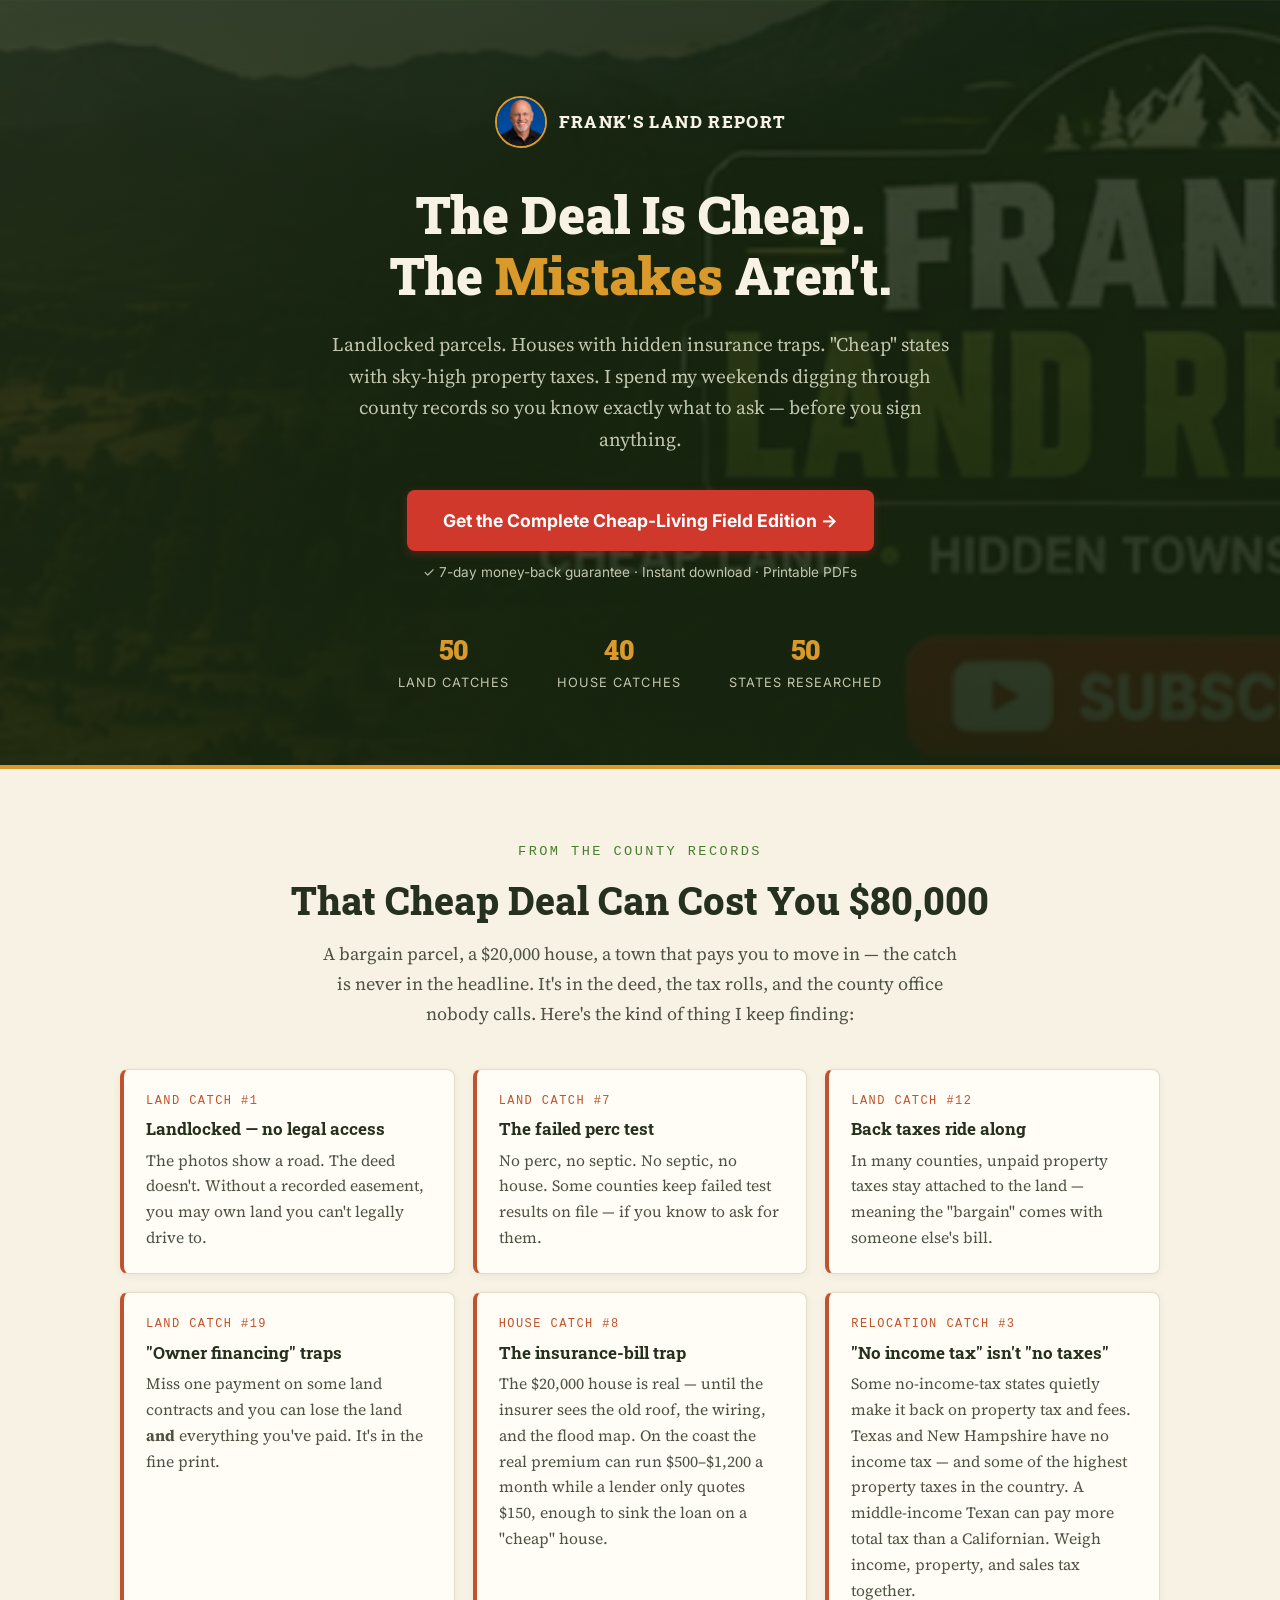
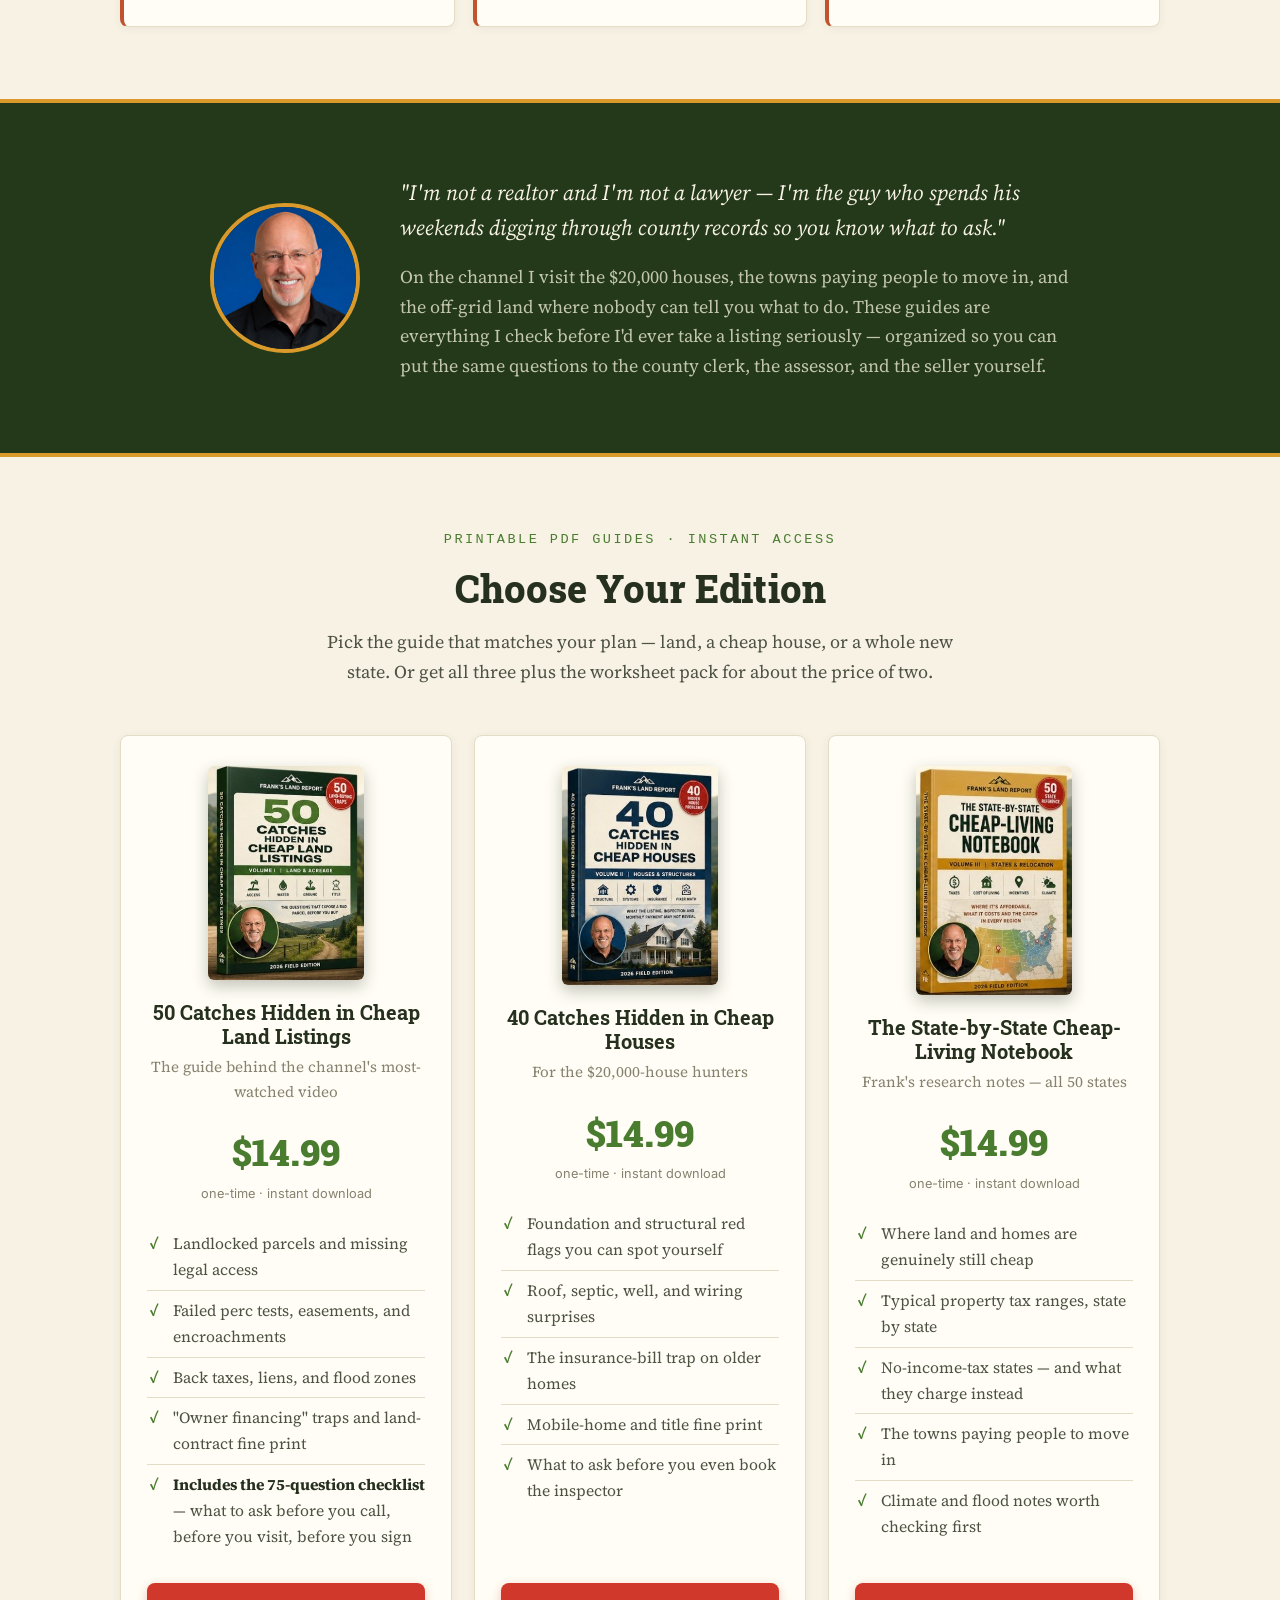
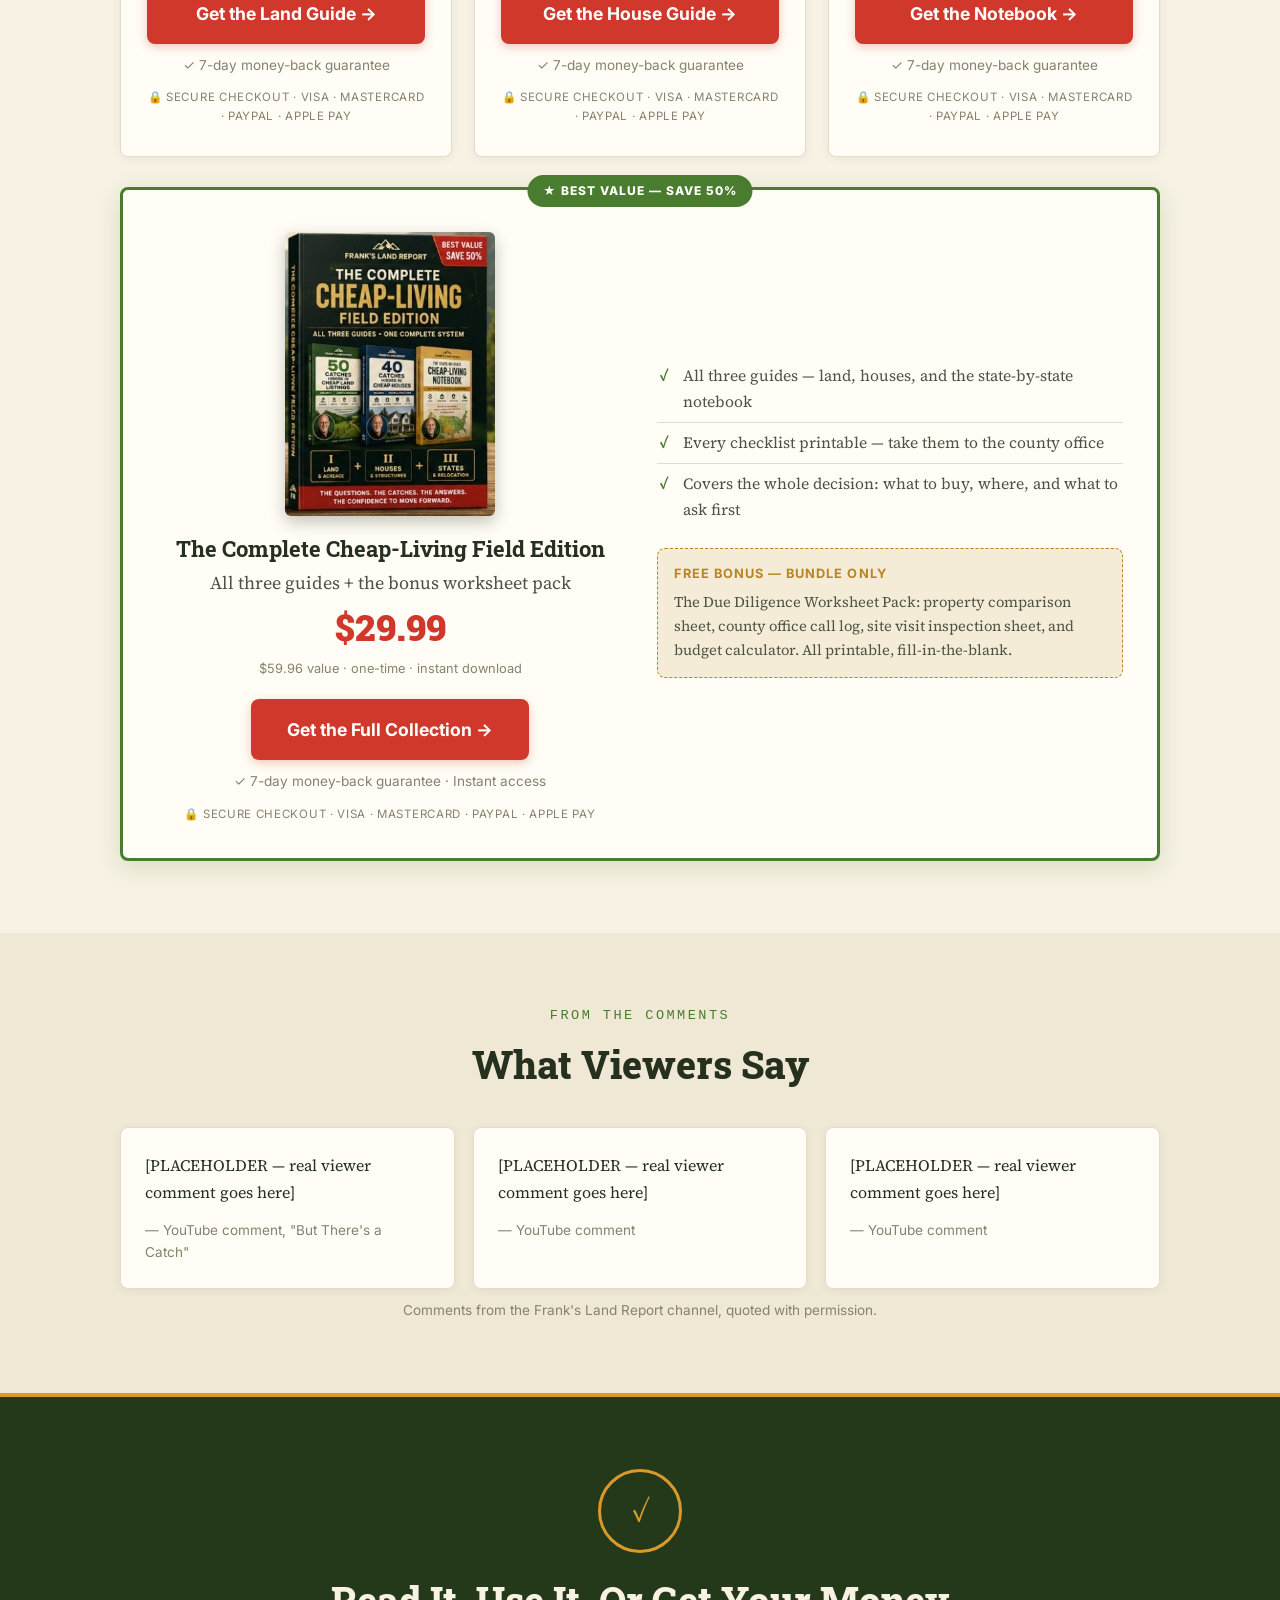
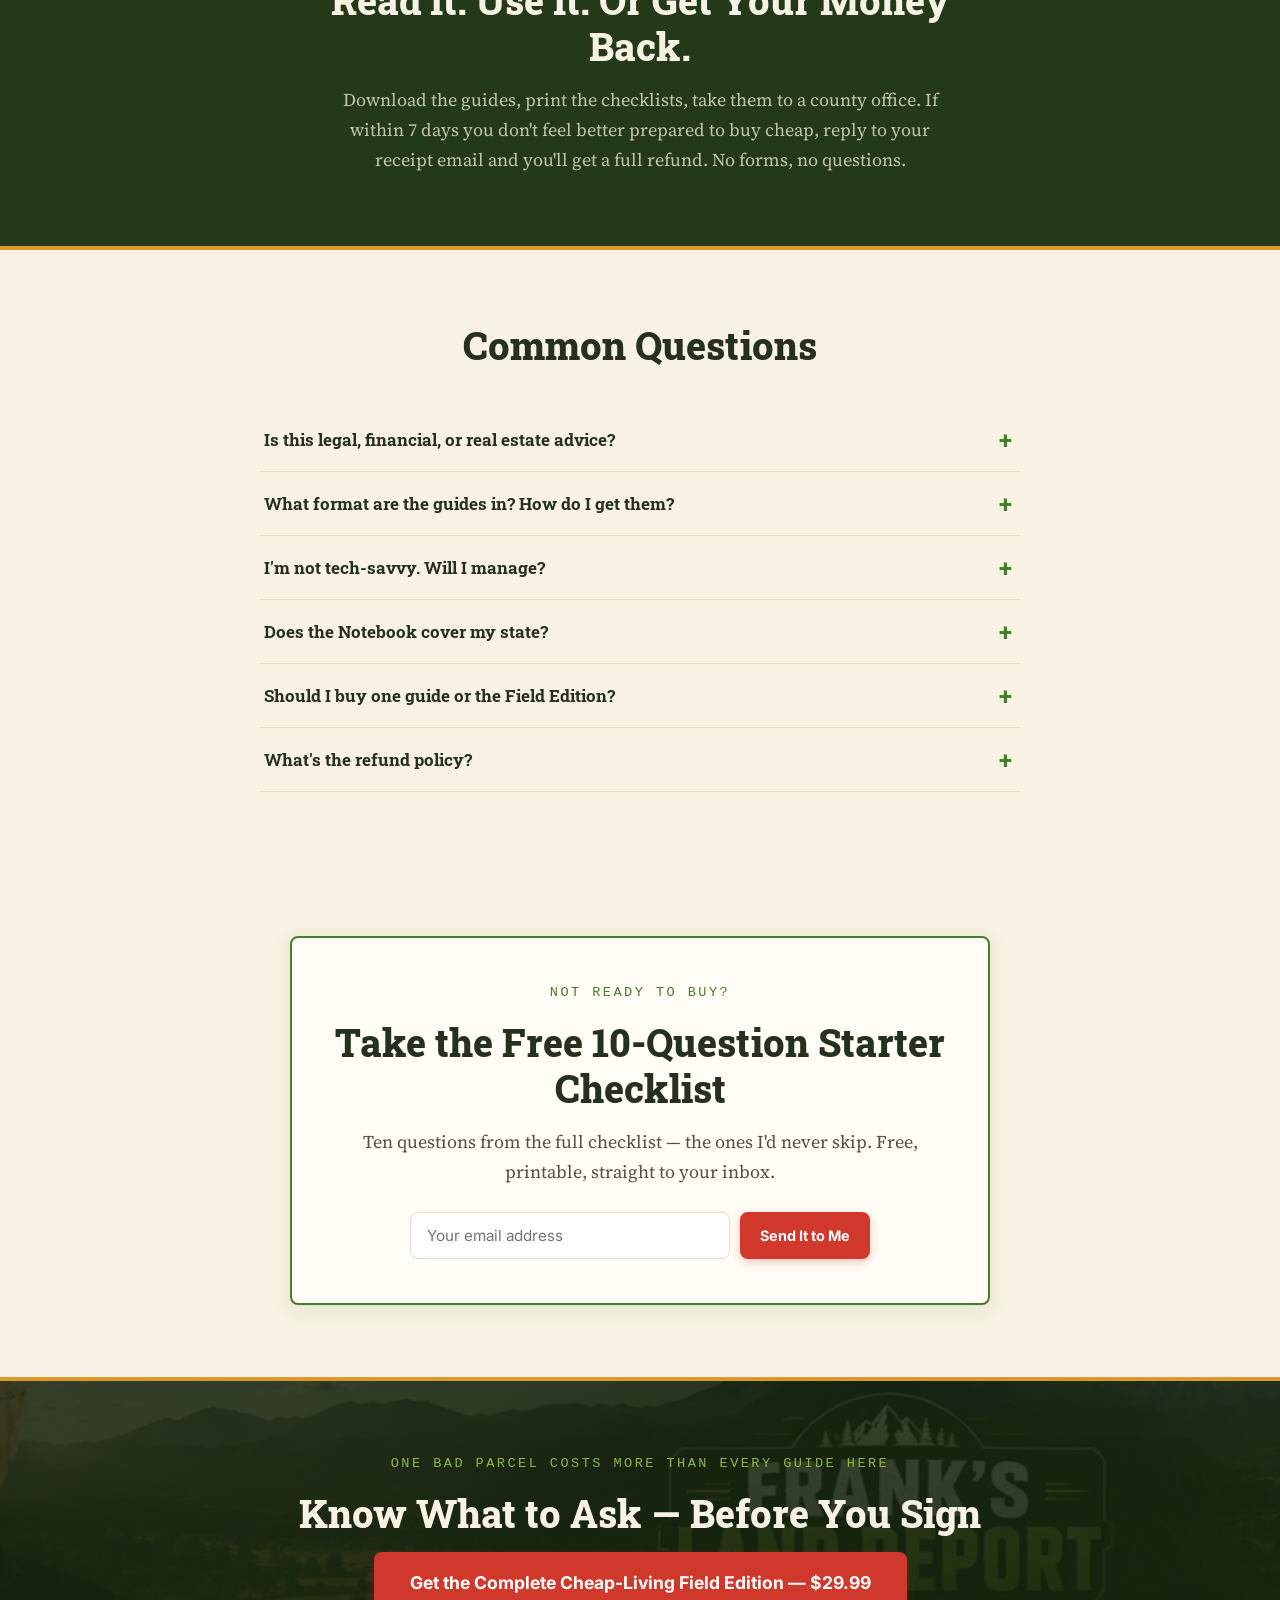
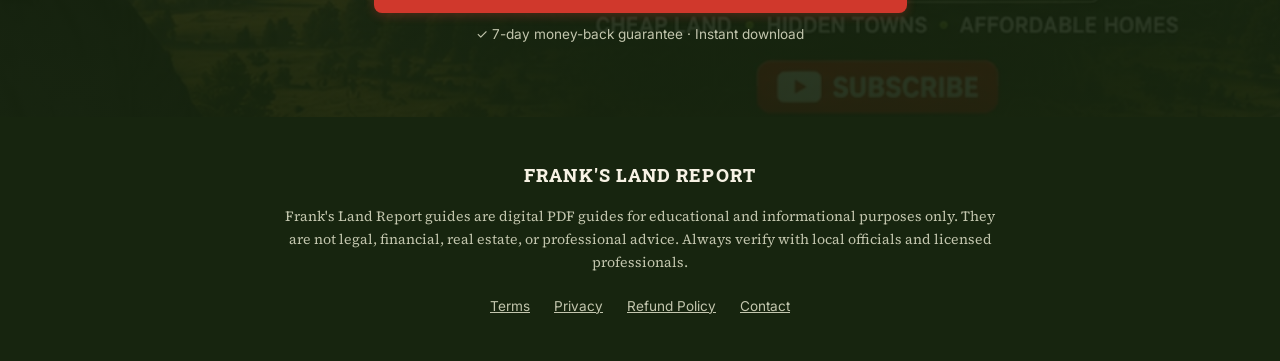
==== index.html @ f6ef0ee5 "Rename bundle to The Complete Cheap-Living Field Edition Matches the updated cover art and the Gumro" ====
<!DOCTYPE html>
<html lang="en">
<head>
  <meta charset="UTF-8">
  <meta name="viewport" content="width=device-width, initial-scale=1.0">
  <title>The Complete Cheap-Living Field Edition — Frank's Land Report</title>
  <meta name="description" content="50 land catches, 40 house catches, and a state-by-state cheap-living notebook — everything Frank digs out of county records so you know what to ask before you buy cheap.">
  <link rel="preconnect" href="https://fonts.googleapis.com">
  <link rel="preconnect" href="https://fonts.gstatic.com" crossorigin>
  <link href="https://fonts.googleapis.com/css2?family=Roboto+Slab:wght@700;800;900&family=Source+Serif+4:ital,wght@0,400;0,600;1,400&family=Inter:wght@400;700;800&display=swap" rel="stylesheet">
  <link rel="stylesheet" href="css/styles.css">
</head>
<body>

  <!-- Launch-promo strip. Hidden until a REAL deadline is set in js/main.js
       (PROMO_ENDS_AT). One fixed deadline for everyone, tied to an actual
       Gumroad discount — never a fake per-visitor timer. -->
  <div class="promo-strip" id="promo-strip" hidden>
    ⏳ Launch pricing ends in <strong id="promo-timer">--:--:--</strong>
  </div>

  <!-- Sticky bar (appears on scroll) -->
  <div class="topbar" id="topbar">
    <div class="topbar-inner">
      <a class="topbar-brand" href="#top">FRANK'S LAND REPORT</a>
      <a class="btn btn-cta btn-small" href="#pricing">Get the Field Edition — <span class="topbar-price">$29.99</span></a>
    </div>
  </div>

  <!-- ============================ HERO ============================ -->
  <header class="hero dark-section" id="top">
    <div class="container">
      <div class="hero-brand">
        <div class="avatar"><img src="assets/avatar.jpg" alt="Frank"></div>
        <div class="hero-brand-name">FRANK'S LAND REPORT</div>
      </div>

      <h1>The Deal Is Cheap.<br>The <em>Mistakes</em> Aren't.</h1>

      <p class="hero-sub">
        Landlocked parcels. Houses with hidden insurance traps. "Cheap" states
        with sky-high property taxes. I spend my weekends digging through county
        records so you know exactly what to ask — before you sign anything.
      </p>

      <a class="btn btn-cta" href="#pricing">Get the Complete Cheap-Living Field Edition →</a>
      <div class="guarantee-note">✓ 7-day money-back guarantee · Instant download · Printable PDFs</div>

      <div class="stats-bar">
        <div class="stat">
          <div class="stat-num">50</div>
          <div class="stat-label">Land catches</div>
        </div>
        <div class="stat">
          <div class="stat-num">40</div>
          <div class="stat-label">House catches</div>
        </div>
        <div class="stat">
          <div class="stat-num">50</div>
          <div class="stat-label">States researched</div>
        </div>
      </div>
    </div>
  </header>

  <!-- ============================ THE CATCHES ============================ -->
  <section id="catches">
    <div class="container center">
      <div class="eyebrow">From the county records</div>
      <h2 class="section-title">That Cheap Deal Can Cost You $80,000</h2>
      <p class="section-sub">
        A bargain parcel, a $20,000 house, a town that pays you to move in —
        the catch is never in the headline. It's in the deed, the tax rolls,
        and the county office nobody calls. Here's the kind of thing I keep finding:
      </p>

      <div class="catches-grid">
        <div class="catch-card">
          <span class="catch-tag">Land catch #1</span>
          <h3>Landlocked — no legal access</h3>
          <p>The photos show a road. The deed doesn't. Without a recorded easement, you may own land you can't legally drive to.</p>
        </div>
        <div class="catch-card">
          <span class="catch-tag">Land catch #7</span>
          <h3>The failed perc test</h3>
          <p>No perc, no septic. No septic, no house. Some counties keep failed test results on file — if you know to ask for them.</p>
        </div>
        <div class="catch-card">
          <span class="catch-tag">Land catch #12</span>
          <h3>Back taxes ride along</h3>
          <p>In many counties, unpaid property taxes stay attached to the land — meaning the "bargain" comes with someone else's bill.</p>
        </div>
        <div class="catch-card">
          <span class="catch-tag">Land catch #19</span>
          <h3>"Owner financing" traps</h3>
          <p>Miss one payment on some land contracts and you can lose the land <strong>and</strong> everything you've paid. It's in the fine print.</p>
        </div>
        <div class="catch-card">
          <span class="catch-tag">House catch #8</span>
          <h3>The insurance-bill trap</h3>
          <p>The $20,000 house is real — until the insurer sees the old roof, the wiring, and the flood map. On the coast the real premium can run $500–$1,200 a month while a lender only quotes $150, enough to sink the loan on a "cheap" house.</p>
        </div>
        <div class="catch-card">
          <span class="catch-tag">Relocation catch #3</span>
          <h3>"No income tax" isn't "no taxes"</h3>
          <p>Some no-income-tax states quietly make it back on property tax and fees. Texas and New Hampshire have no income tax — and some of the highest property taxes in the country. A middle-income Texan can pay more total tax than a Californian. Weigh income, property, and sales tax together.</p>
        </div>
      </div>
    </div>
  </section>

  <!-- ============================ MEET FRANK ============================ -->
  <section class="frank dark-section">
    <div class="container">
      <div class="frank-inner">
        <div class="avatar frank-avatar"><img src="assets/avatar.jpg" alt="Frank"></div>
        <div>
          <p class="frank-quote">
            "I'm not a realtor and I'm not a lawyer — I'm the guy who spends
            his weekends digging through county records so you know what to ask."
          </p>
          <p class="frank-text">
            On the channel I visit the $20,000 houses, the towns paying people to move in,
            and the off-grid land where nobody can tell you what to do. These guides are
            everything I check before I'd ever take a listing seriously — organized so
            you can put the same questions to the county clerk, the assessor, and the
            seller yourself.
          </p>
        </div>
      </div>
    </div>
  </section>

  <!-- ============================ PRICING ============================ -->
  <section id="pricing">
    <div class="container center">
      <div class="eyebrow">Printable PDF guides · Instant access</div>
      <h2 class="section-title">Choose Your Edition</h2>
      <p class="section-sub">Pick the guide that matches your plan — land, a cheap house, or a whole new state. Or get all three plus the worksheet pack for about the price of two.</p>

      <div class="pricing-grid">

        <!-- Card 1 — land -->
        <div class="price-card">
          <img class="cover-img" src="assets/covers/land.jpg" alt="50 Catches Hidden in Cheap Land Listings — book cover">
          <h3>50 Catches Hidden in Cheap Land Listings</h3>
          <p class="card-sub">The guide behind the channel's most-watched video</p>
          <div class="price-line">
            <span class="price">$14.99</span>
            <span class="price-note">one-time · instant download</span>
          </div>
          <ul class="feature-list">
            <li>Landlocked parcels and missing legal access</li>
            <li>Failed perc tests, easements, and encroachments</li>
            <li>Back taxes, liens, and flood zones</li>
            <li>"Owner financing" traps and land-contract fine print</li>
            <li><strong>Includes the 75-question checklist</strong> — what to ask before you call, before you visit, before you sign</li>
          </ul>
          <a class="btn btn-cta" href="https://rickscontentforge.gumroad.com/l/cheap-land-catches" data-checkout="land">Get the Land Guide →</a>
          <div class="guarantee-note">✓ 7-day money-back guarantee</div>
          <div class="payment-row">🔒 SECURE CHECKOUT · VISA · MASTERCARD · PAYPAL · APPLE PAY</div>
        </div>

        <!-- Card 2 — houses -->
        <div class="price-card">
          <img class="cover-img" src="assets/covers/houses.jpg" alt="40 Catches Hidden in Cheap Houses — book cover">
          <h3>40 Catches Hidden in Cheap Houses</h3>
          <p class="card-sub">For the $20,000-house hunters</p>
          <div class="price-line">
            <span class="price">$14.99</span>
            <span class="price-note">one-time · instant download</span>
          </div>
          <ul class="feature-list">
            <li>Foundation and structural red flags you can spot yourself</li>
            <li>Roof, septic, well, and wiring surprises</li>
            <li>The insurance-bill trap on older homes</li>
            <li>Mobile-home and title fine print</li>
            <li>What to ask before you even book the inspector</li>
          </ul>
          <a class="btn btn-cta" href="https://rickscontentforge.gumroad.com/l/cheap-house-catches" data-checkout="houses">Get the House Guide →</a>
          <div class="guarantee-note">✓ 7-day money-back guarantee</div>
          <div class="payment-row">🔒 SECURE CHECKOUT · VISA · MASTERCARD · PAYPAL · APPLE PAY</div>
        </div>

        <!-- Card 3 — notebook -->
        <div class="price-card">
          <img class="cover-img" src="assets/covers/notebook.jpg" alt="The State-by-State Cheap-Living Notebook — book cover">
          <h3>The State-by-State Cheap-Living Notebook</h3>
          <p class="card-sub">Frank's research notes — all 50 states</p>
          <div class="price-line">
            <span class="price">$14.99</span>
            <span class="price-note">one-time · instant download</span>
          </div>
          <ul class="feature-list">
            <li>Where land and homes are genuinely still cheap</li>
            <li>Typical property tax ranges, state by state</li>
            <li>No-income-tax states — and what they charge instead</li>
            <li>The towns paying people to move in</li>
            <li>Climate and flood notes worth checking first</li>
          </ul>
          <a class="btn btn-cta" href="https://rickscontentforge.gumroad.com/l/cheap-living-notebook" data-checkout="notebook">Get the Notebook →</a>
          <div class="guarantee-note">✓ 7-day money-back guarantee</div>
          <div class="payment-row">🔒 SECURE CHECKOUT · VISA · MASTERCARD · PAYPAL · APPLE PAY</div>
        </div>

      </div>

      <!-- Bundle — wide featured card -->
      <div class="bundle-card">
        <div class="featured-badge">★ Best value — save 50%</div>
        <div class="bundle-cols">
          <div class="bundle-left">
            <img class="cover-img cover-img-bundle" src="assets/covers/bundle.jpg" alt="The Complete Cheap-Living Field Edition — all three guides in one edition">
            <h3>The Complete Cheap-Living Field Edition</h3>
            <p class="card-sub">All three guides + the bonus worksheet pack</p>
            <div class="price-line">
              <span class="price">$29.99</span>
              <span class="price-note">$59.96 value · one-time · instant download</span>
            </div>
            <a class="btn btn-cta" href="https://rickscontentforge.gumroad.com/l/cheap-living-collection" data-checkout="bundle">Get the Full Collection →</a>
            <div class="guarantee-note">✓ 7-day money-back guarantee · Instant access</div>
            <div class="payment-row">🔒 SECURE CHECKOUT · VISA · MASTERCARD · PAYPAL · APPLE PAY</div>
          </div>
          <div class="bundle-right">
            <ul class="feature-list">
              <li>All three guides — land, houses, and the state-by-state notebook</li>
              <li>Every checklist printable — take them to the county office</li>
              <li>Covers the whole decision: what to buy, where, and what to ask first</li>
            </ul>
            <div class="bonus-box">
              <strong>Free bonus — bundle only</strong>
              The Due Diligence Worksheet Pack: property comparison sheet, county
              office call log, site visit inspection sheet, and budget calculator.
              All printable, fill-in-the-blank.
            </div>
          </div>
        </div>
      </div>
    </div>
  </section>

  <!-- ============================ PROOF ============================ -->
  <section class="proof" id="proof">
    <div class="container center">
      <div class="eyebrow">From the comments</div>
      <h2 class="section-title">What Viewers Say</h2>
      <!-- TODO: replace all three quotes with REAL viewer comments (client to approve).
           Do not invent testimonials — placeholders below are visibly marked. -->
      <div class="quotes-grid">
        <div class="quote-card">
          <p>[PLACEHOLDER — real viewer comment goes here]</p>
          <div class="quote-attr">— YouTube comment, "But There's a Catch"</div>
        </div>
        <div class="quote-card">
          <p>[PLACEHOLDER — real viewer comment goes here]</p>
          <div class="quote-attr">— YouTube comment</div>
        </div>
        <div class="quote-card">
          <p>[PLACEHOLDER — real viewer comment goes here]</p>
          <div class="quote-attr">— YouTube comment</div>
        </div>
      </div>
      <p class="proof-note">Comments from the Frank's Land Report channel, quoted with permission.</p>
    </div>
  </section>

  <!-- ============================ GUARANTEE ============================ -->
  <section class="guarantee dark-section">
    <div class="container">
      <div class="guarantee-inner">
        <div class="guarantee-seal">✓</div>
        <h2 class="section-title">Read It. Use It. Or Get Your Money Back.</h2>
        <p class="section-sub" style="margin: 0 auto;">
          Download the guides, print the checklists, take them to a county office.
          If within 7 days you don't feel better prepared to buy cheap,
          reply to your receipt email and you'll get a full refund. No forms, no questions.
        </p>
      </div>
    </div>
  </section>

  <!-- ============================ FAQ ============================ -->
  <section id="faq">
    <div class="container center">
      <h2 class="section-title">Common Questions</h2>

      <div class="faq-list">
        <div class="faq-item">
          <button class="faq-q">Is this legal, financial, or real estate advice?</button>
          <div class="faq-a">No. These are educational guides — questions, checklists, and compiled research. They exist to help you ask better questions of the professionals and officials who can actually advise you: county clerks, assessors, licensed agents, and attorneys.</div>
        </div>
        <div class="faq-item">
          <button class="faq-q">What format are the guides in? How do I get them?</button>
          <div class="faq-a">Digital PDF files, delivered instantly after checkout. Every checklist and worksheet is designed to print cleanly on regular letter paper — no special software needed beyond a free PDF reader.</div>
        </div>
        <div class="faq-item">
          <button class="faq-q">I'm not tech-savvy. Will I manage?</button>
          <div class="faq-a">If you can open an email, you can use these. You'll get a download link right after purchase; click it, save the files, print what you need. And if anything goes wrong, email support and a human will sort it out.</div>
        </div>
        <div class="faq-item">
          <button class="faq-q">Does the Notebook cover my state?</button>
          <div class="faq-a">The State-by-State Cheap-Living Notebook covers all 50 states — where land and homes are genuinely still cheap, typical property tax ranges, which states have no state income tax (and what they charge instead), towns with relocation incentives, and climate and flood considerations worth checking.</div>
        </div>
        <div class="faq-item">
          <button class="faq-q">Should I buy one guide or the Field Edition?</button>
          <div class="faq-a">If only one topic applies to you — say you're strictly land, or strictly houses — start with that guide. If you're actually planning a move or a purchase this year, the Field Edition costs about the same as two single guides and adds the third guide plus the worksheet pack, which isn't sold separately.</div>
        </div>
        <div class="faq-item">
          <button class="faq-q">What's the refund policy?</button>
          <div class="faq-a">7 days, full refund, no questions. Reply to your receipt email and it's done.</div>
        </div>
      </div>
    </div>
  </section>

  <!-- ============================ EMAIL CAPTURE ============================ -->
  <section>
    <div class="container">
      <div class="email-capture">
        <div class="eyebrow">Not ready to buy?</div>
        <h2 class="section-title">Take the Free 10-Question Starter Checklist</h2>
        <p class="section-sub" style="margin: 0 auto;">
          Ten questions from the full checklist — the ones I'd never skip.
          Free, printable, straight to your inbox.
        </p>
        <!-- TODO: wire to email service (Kit / MailerLite) -->
        <form class="email-form" action="#" method="post">
          <input type="email" name="email" placeholder="Your email address" required>
          <button class="btn btn-cta btn-small" type="submit">Send It to Me</button>
        </form>
      </div>
    </div>
  </section>

  <!-- ============================ FINAL CTA ============================ -->
  <section class="final-cta dark-section">
    <div class="container">
      <div class="eyebrow">One bad parcel costs more than every guide here</div>
      <h2 class="section-title">Know What to Ask — Before You Sign</h2>
      <a class="btn btn-cta" href="#pricing">Get the Complete Cheap-Living Field Edition — $29.99</a>
      <div class="guarantee-note">✓ 7-day money-back guarantee · Instant download</div>
    </div>
  </section>

  <!-- ============================ FOOTER ============================ -->
  <footer>
    <div class="container">
      <div class="footer-brand">FRANK'S LAND REPORT</div>
      <p class="disclaimer">
        Frank's Land Report guides are digital PDF guides for educational and
        informational purposes only. They are not legal, financial, real estate,
        or professional advice. Always verify with local officials and licensed
        professionals.
      </p>
      <div class="footer-links">
        <a href="terms.html">Terms</a>
        <a href="privacy.html">Privacy</a>
        <a href="refund.html">Refund Policy</a>
        <!-- TODO: real support email -->
        <a href="mailto:support@example.com">Contact</a>
      </div>
    </div>
  </footer>

  <!-- ============================ EXIT-INTENT (lead magnet) ============================ -->
  <div class="modal-overlay" id="exit-modal">
    <div class="modal">
      <button class="modal-close" data-close>&times;</button>
      <div class="eyebrow">Before you go</div>
      <h3>Grab the Free 10-Question Starter Checklist</h3>
      <p>The ten questions I'd never skip on any cheap parcel — free, printable, in your inbox in a minute.</p>
      <!-- TODO: wire to email service -->
      <form class="email-form" action="#" method="post">
        <input type="email" name="email" placeholder="Your email address" required>
        <button class="btn btn-cta btn-small" type="submit">Send It</button>
      </form>
      <button class="modal-dismiss" data-close>No thanks, I'll keep browsing</button>
    </div>
  </div>

  <script src="js/main.js"></script>
</body>
</html>
---- css/styles.css ----
/* ==========================================================================
   THEME — the single re-skin point for a new niche.
   Palette derived from the Frank's Land Report YouTube branding:
   dark forest-green badge, cream text, golden-hour amber, red subscribe CTA.
   To adapt to another channel: change the variables below + swap assets/.
   ========================================================================== */
:root {
  /* Light sections */
  --bg-page: #f7f2e4;         /* warm cream body */
  --bg-card: #fffdf5;         /* cards on cream */
  --text-dark: #26301f;       /* near-black green — headings on light */
  --text-body: #4d5243;       /* body text on light */
  --text-soft: #85826f;       /* muted on light */

  /* Dark sections (hero, Frank, guarantee, footer) */
  --bg-deep: #17250f;         /* darkest forest green */
  --bg-forest: #24391a;       /* badge green */
  --bg-forest-card: #2e4722;
  --text-cream: #f7f2e4;
  --text-cream-muted: #c3c6ae;

  /* Brand accents */
  --green: #4a7c2f;           /* primary brand green */
  --green-leaf: #8db943;      /* bright leafy green from the logo */
  --gold: #d99a2b;            /* golden-hour amber — prices, highlights */
  --gold-soft: #b98424;

  /* Action colors */
  --cta: #d0382c;             /* subscribe-button red */
  --cta-hover: #b52c21;
  --text-on-cta: #ffffff;
  --alert: #c0532e;           /* rust — "catch" highlights */

  /* Borders */
  --border-light: #e3dcc6;
  --border-forest: #3c5530;

  /* Fonts */
  --font-display: 'Roboto Slab', Georgia, serif;
  --font-body: 'Source Serif 4', Georgia, serif;
  --font-ui: 'Inter', Arial, sans-serif;
  --font-record: 'Courier New', monospace; /* "county record" flavor accents */

  --radius: 8px;
  --maxw: 1080px;
}

/* ==========================================================================
   Base
   ========================================================================== */
* { margin: 0; padding: 0; box-sizing: border-box; }

html { scroll-behavior: smooth; }

body {
  background: var(--bg-page);
  color: var(--text-body);
  font-family: var(--font-body);
  font-size: 1.125rem;
  line-height: 1.65;
}

img { max-width: 100%; display: block; }

h1, h2, h3 { font-family: var(--font-display); line-height: 1.2; color: var(--text-dark); }

a { color: var(--green); }

.container { max-width: var(--maxw); margin: 0 auto; padding: 0 20px; }

section { padding: 72px 0; }

.eyebrow {
  font-family: var(--font-record);
  font-size: 0.85rem;
  letter-spacing: 0.18em;
  text-transform: uppercase;
  color: var(--green);
  margin-bottom: 14px;
}

.section-title {
  font-size: clamp(1.7rem, 4vw, 2.4rem);
  font-weight: 800;
  margin-bottom: 16px;
}

.section-sub { color: var(--text-body); max-width: 640px; }

.center { text-align: center; }
.center .section-sub { margin: 0 auto; }

/* Dark sections share these overrides */
.dark-section h1, .dark-section h2, .dark-section h3 { color: var(--text-cream); }
.dark-section { color: var(--text-cream-muted); }
.dark-section .eyebrow { color: var(--green-leaf); }
.dark-section .section-sub { color: var(--text-cream-muted); }

/* ==========================================================================
   Buttons
   ========================================================================== */
.btn {
  display: inline-block;
  font-family: var(--font-ui);
  font-weight: 700;
  text-decoration: none;
  text-align: center;
  border-radius: var(--radius);
  cursor: pointer;
  border: none;
  transition: background 0.15s ease, transform 0.15s ease;
}

.btn-cta {
  background: var(--cta);
  color: var(--text-on-cta);
  font-size: 1.1rem;
  padding: 16px 36px;
  box-shadow: 0 3px 10px rgba(208, 56, 44, 0.28);
}
.btn-cta:hover { background: var(--cta-hover); transform: translateY(-1px); }

.btn-small { font-size: 0.9rem; padding: 10px 20px; }

.guarantee-note {
  font-family: var(--font-ui);
  font-size: 0.85rem;
  color: var(--text-soft);
  margin-top: 10px;
}
.dark-section .guarantee-note { color: var(--text-cream-muted); }

/* ==========================================================================
   Launch-promo strip (hidden unless a real deadline is configured in main.js)
   ========================================================================== */
.promo-strip {
  background: var(--gold);
  color: var(--bg-deep);
  font-family: var(--font-ui);
  font-weight: 700;
  font-size: 0.95rem;
  text-align: center;
  padding: 10px 16px;
}

/* ==========================================================================
   Sticky top bar
   ========================================================================== */
.topbar {
  position: fixed;
  top: 0; left: 0; right: 0;
  z-index: 100;
  background: rgba(23, 37, 15, 0.95);
  backdrop-filter: blur(6px);
  border-bottom: 1px solid var(--border-forest);
  transform: translateY(-100%);
  transition: transform 0.25s ease;
}
.topbar.visible { transform: translateY(0); }

.topbar-inner {
  max-width: var(--maxw);
  margin: 0 auto;
  padding: 10px 20px;
  display: flex;
  align-items: center;
  justify-content: space-between;
  gap: 16px;
}

.topbar-brand {
  font-family: var(--font-display);
  font-weight: 800;
  font-size: 1rem;
  letter-spacing: 0.04em;
  color: var(--text-cream);
  text-decoration: none;
  white-space: nowrap;
}

.topbar-price { color: #ffd98a; font-weight: 800; }

/* ==========================================================================
   Hero — channel banner landscape behind a forest-green overlay
   ========================================================================== */
.hero {
  background:
    linear-gradient(rgba(23, 37, 15, 0.82), rgba(23, 37, 15, 0.92)),
    url('../assets/banner.jpg') center 30% / cover no-repeat;
  border-bottom: 4px solid var(--gold);
  padding: 96px 0 72px;
  text-align: center;
}

.hero-brand {
  display: flex;
  align-items: center;
  justify-content: center;
  gap: 12px;
  margin-bottom: 36px;
}

.avatar {
  width: 52px; height: 52px;
  border-radius: 50%;
  border: 2px solid var(--gold);
  background: var(--bg-forest);
  display: flex;
  align-items: center;
  justify-content: center;
  font-family: var(--font-display);
  font-weight: 900;
  font-size: 1.4rem;
  color: var(--gold);
  overflow: hidden;
}
.avatar img { width: 100%; height: 100%; object-fit: cover; }

.hero-brand-name {
  font-family: var(--font-display);
  font-weight: 800;
  letter-spacing: 0.08em;
  font-size: 1.05rem;
  color: var(--text-cream);
}

.hero h1 {
  font-size: clamp(2rem, 5.5vw, 3.2rem);
  font-weight: 900;
  max-width: 820px;
  margin: 0 auto 22px;
}

.hero h1 em { font-style: normal; color: var(--gold); }

.hero-sub {
  font-size: 1.2rem;
  max-width: 640px;
  margin: 0 auto 34px;
}

.stats-bar {
  display: flex;
  justify-content: center;
  gap: 48px;
  margin: 44px auto 0;
  flex-wrap: wrap;
}

.stat { text-align: center; }
.stat-num {
  font-family: var(--font-display);
  font-weight: 900;
  font-size: 1.7rem;
  color: var(--gold);
}
.stat-label {
  font-family: var(--font-ui);
  font-size: 0.8rem;
  text-transform: uppercase;
  letter-spacing: 0.08em;
  color: var(--text-cream-muted);
}

/* ==========================================================================
   Catches (problem section) — light
   ========================================================================== */
.catches-grid {
  display: grid;
  grid-template-columns: repeat(auto-fit, minmax(280px, 1fr));
  gap: 18px;
  margin-top: 40px;
  text-align: left;
}

.catch-card {
  background: var(--bg-card);
  border: 1px solid var(--border-light);
  border-left: 4px solid var(--alert);
  border-radius: var(--radius);
  padding: 22px;
  box-shadow: 0 2px 8px rgba(60, 55, 35, 0.06);
}

.catch-card h3 { font-size: 1.05rem; margin-bottom: 8px; }

.catch-card p { font-size: 0.98rem; color: var(--text-body); }

.catch-tag {
  font-family: var(--font-record);
  font-size: 0.75rem;
  letter-spacing: 0.12em;
  color: var(--alert);
  text-transform: uppercase;
  display: block;
  margin-bottom: 8px;
}

/* ==========================================================================
   Meet Frank — forest green band
   ========================================================================== */
.frank {
  background: var(--bg-forest);
  border-top: 4px solid var(--gold);
  border-bottom: 4px solid var(--gold);
}

.frank-inner {
  display: flex;
  gap: 40px;
  align-items: center;
  max-width: 860px;
  margin: 0 auto;
}

.frank-avatar {
  flex-shrink: 0;
  width: 150px; height: 150px;
  font-size: 3.4rem;
  border-width: 4px;
}

.frank-quote {
  font-size: 1.35rem;
  font-style: italic;
  color: var(--text-cream);
  margin-bottom: 16px;
}

.frank-text { color: var(--text-cream-muted); }

/* ==========================================================================
   Pricing — light
   ========================================================================== */
.pricing-grid {
  display: grid;
  grid-template-columns: repeat(auto-fit, minmax(300px, 1fr));
  gap: 22px;
  margin-top: 48px;
  align-items: stretch;
  text-align: left;
}

.price-card {
  background: var(--bg-card);
  border: 1px solid var(--border-light);
  border-radius: var(--radius);
  padding: 30px 26px;
  display: flex;
  flex-direction: column;
  text-align: center;
  box-shadow: 0 2px 10px rgba(60, 55, 35, 0.07);
}

.price-card.featured {
  border: 3px solid var(--green);
  position: relative;
  box-shadow: 0 6px 24px rgba(74, 124, 47, 0.18);
}

.featured-badge {
  position: absolute;
  top: -15px; left: 50%;
  transform: translateX(-50%);
  background: var(--green);
  color: #fff;
  font-family: var(--font-ui);
  font-weight: 800;
  font-size: 0.75rem;
  letter-spacing: 0.08em;
  text-transform: uppercase;
  padding: 6px 16px;
  border-radius: 99px;
  white-space: nowrap;
}

.bundle-card {
  margin-top: 30px;
  background: var(--bg-card);
  border: 3px solid var(--green);
  border-radius: var(--radius);
  padding: 42px 34px 34px;
  position: relative;
  box-shadow: 0 6px 24px rgba(74, 124, 47, 0.18);
  text-align: center;
}

.bundle-cols {
  display: grid;
  grid-template-columns: 1fr 1fr;
  gap: 34px;
  align-items: center;
}

.bundle-right { text-align: left; }

.bundle-card .price { color: var(--cta); }
.bundle-card .feature-list { margin-bottom: 18px; }
.bundle-card h3 { font-size: 1.35rem; margin-bottom: 6px; }

@media (max-width: 820px) {
  .bundle-cols { grid-template-columns: 1fr; }
}

.cover-img {
  width: 156px;
  margin: 0 auto 20px;
  border-radius: 6px;
  box-shadow: 0 6px 16px rgba(38, 48, 31, 0.28);
  display: block;
}

.cover-img-bundle { width: 210px; }

/* CSS mock covers — fallback for niches that don't have cover art yet */
.book-cover {
  width: 92px;
  height: 122px;
  margin: 0 auto 20px;
  border-radius: 4px;
  background: linear-gradient(160deg, var(--bg-forest), var(--bg-deep));
  border-left: 5px solid var(--gold);
  display: flex;
  flex-direction: column;
  align-items: center;
  justify-content: center;
  gap: 6px;
  font-family: var(--font-display);
  color: var(--gold);
  text-align: center;
  padding: 8px;
}
.book-cover .vol { font-size: 1.5rem; font-weight: 900; }
.book-cover .vol-label { font-family: var(--font-record); font-size: 0.6rem; letter-spacing: 0.1em; text-transform: uppercase; color: var(--text-cream-muted); }

.book-stack { display: flex; justify-content: center; gap: 8px; margin-bottom: 20px; }
.book-stack .book-cover { width: 66px; height: 92px; margin: 0; }
.book-stack .vol { font-size: 1.1rem; }

.price-card h3 { font-size: 1.25rem; margin-bottom: 6px; }

.price-card .card-sub {
  font-size: 0.95rem;
  color: var(--text-soft);
  margin-bottom: 18px;
}

.price-line { margin-bottom: 20px; }
.price {
  font-family: var(--font-display);
  font-weight: 900;
  font-size: 2.3rem;
  color: var(--green);
}
.price-card.featured .price { color: var(--cta); }
.price-note {
  font-family: var(--font-ui);
  font-size: 0.8rem;
  color: var(--text-soft);
  display: block;
}

.feature-list { list-style: none; margin-bottom: 26px; flex-grow: 1; text-align: left; }
.feature-list li {
  font-size: 0.98rem;
  color: var(--text-body);
  padding: 7px 0 7px 26px;
  position: relative;
  border-bottom: 1px solid var(--border-light);
}
.feature-list li:last-child { border-bottom: none; }
.feature-list li::before {
  content: "✓";
  position: absolute;
  left: 2px;
  color: var(--green);
  font-weight: 700;
}
.feature-list li.exclusive::before { content: "★"; color: var(--gold); }
.feature-list li strong { color: var(--text-dark); }

.bonus-box {
  background: #f4ecd7;
  border: 1px dashed var(--gold-soft);
  border-radius: var(--radius);
  padding: 14px 16px;
  margin-bottom: 22px;
  font-size: 0.92rem;
  color: var(--text-body);
  text-align: left;
}
.bonus-box strong { color: var(--gold-soft); display: block; font-family: var(--font-ui); font-size: 0.8rem; letter-spacing: 0.08em; text-transform: uppercase; margin-bottom: 6px; }

.payment-row {
  margin-top: 12px;
  font-family: var(--font-ui);
  font-size: 0.72rem;
  letter-spacing: 0.06em;
  color: var(--text-soft);
}

/* ==========================================================================
   Proof / testimonials — light
   ========================================================================== */
.proof { background: #efe8d5; }

.proof-note {
  font-family: var(--font-ui);
  font-size: 0.85rem;
  color: var(--text-soft);
  margin-top: 10px;
}

.quotes-grid {
  display: grid;
  grid-template-columns: repeat(auto-fit, minmax(280px, 1fr));
  gap: 18px;
  margin-top: 40px;
  text-align: left;
}

.quote-card {
  background: var(--bg-card);
  border: 1px solid var(--border-light);
  border-radius: var(--radius);
  padding: 24px;
  box-shadow: 0 2px 8px rgba(60, 55, 35, 0.06);
}

.quote-card p { font-size: 1rem; color: var(--text-dark); margin-bottom: 14px; }

.quote-attr {
  font-family: var(--font-ui);
  font-size: 0.85rem;
  color: var(--text-soft);
}

/* ==========================================================================
   Guarantee — forest band
   ========================================================================== */
.guarantee {
  background: var(--bg-forest);
  border-top: 4px solid var(--gold);
  border-bottom: 4px solid var(--gold);
}

.guarantee-inner {
  max-width: 700px;
  margin: 0 auto;
  text-align: center;
}

.guarantee-seal {
  width: 84px; height: 84px;
  margin: 0 auto 24px;
  border-radius: 50%;
  border: 3px solid var(--gold);
  display: flex;
  align-items: center;
  justify-content: center;
  font-size: 2rem;
  color: var(--gold);
}

/* ==========================================================================
   FAQ — light
   ========================================================================== */
.faq-list { max-width: 760px; margin: 40px auto 0; text-align: left; }

.faq-item { border-bottom: 1px solid var(--border-light); }

.faq-q {
  width: 100%;
  background: none;
  border: none;
  color: var(--text-dark);
  font-family: var(--font-display);
  font-weight: 700;
  font-size: 1.08rem;
  text-align: left;
  padding: 20px 40px 20px 4px;
  cursor: pointer;
  position: relative;
}

.faq-q::after {
  content: "+";
  position: absolute;
  right: 8px;
  top: 50%;
  transform: translateY(-50%);
  font-size: 1.5rem;
  color: var(--green);
}

.faq-item.open .faq-q::after { content: "–"; }

.faq-a {
  display: none;
  padding: 0 4px 22px;
  color: var(--text-body);
  font-size: 1rem;
}

.faq-item.open .faq-a { display: block; }

/* ==========================================================================
   Email capture — light card
   ========================================================================== */
.email-capture {
  background: var(--bg-card);
  border: 2px solid var(--green);
  border-radius: var(--radius);
  max-width: 700px;
  margin: 0 auto;
  padding: 44px 36px;
  text-align: center;
  box-shadow: 0 4px 18px rgba(74, 124, 47, 0.12);
}

.email-form {
  display: flex;
  gap: 10px;
  max-width: 460px;
  margin: 26px auto 0;
}

.email-form input {
  flex-grow: 1;
  background: #fff;
  border: 1px solid var(--border-light);
  border-radius: var(--radius);
  color: var(--text-dark);
  font-family: var(--font-ui);
  font-size: 0.95rem;
  padding: 13px 16px;
}
.email-form input:focus { outline: 2px solid var(--green); }

/* ==========================================================================
   Final CTA — banner landscape again
   ========================================================================== */
.final-cta {
  background:
    linear-gradient(rgba(23, 37, 15, 0.85), rgba(23, 37, 15, 0.93)),
    url('../assets/banner.jpg') center 55% / cover no-repeat;
  border-top: 4px solid var(--gold);
  text-align: center;
}

/* ==========================================================================
   Footer — deep forest
   ========================================================================== */
footer {
  background: var(--bg-deep);
  padding: 44px 0;
  text-align: center;
  color: var(--text-cream-muted);
}

.footer-brand {
  font-family: var(--font-display);
  font-weight: 800;
  letter-spacing: 0.06em;
  margin-bottom: 14px;
  color: var(--text-cream);
}

.disclaimer {
  max-width: 720px;
  margin: 0 auto 20px;
  font-size: 0.88rem;
  color: var(--text-cream-muted);
}

.footer-links {
  font-family: var(--font-ui);
  font-size: 0.85rem;
}
.footer-links a { color: var(--text-cream-muted); margin: 0 10px; }

/* ==========================================================================
   Exit-intent modal (lead magnet)
   ========================================================================== */
.modal-overlay {
  position: fixed;
  inset: 0;
  background: rgba(20, 28, 12, 0.72);
  z-index: 200;
  display: none;
  align-items: center;
  justify-content: center;
  padding: 20px;
}
.modal-overlay.visible { display: flex; }

.modal {
  background: var(--bg-card);
  border: 2px solid var(--green);
  border-radius: var(--radius);
  max-width: 480px;
  padding: 40px 34px;
  text-align: center;
  position: relative;
}

.modal-close {
  position: absolute;
  top: 10px; right: 16px;
  background: none;
  border: none;
  color: var(--text-soft);
  font-size: 1.5rem;
  cursor: pointer;
}

.modal h3 { font-size: 1.4rem; margin-bottom: 12px; }
.modal p { color: var(--text-body); font-size: 1rem; }

.modal-dismiss {
  display: block;
  margin: 16px auto 0;
  background: none;
  border: none;
  color: var(--text-soft);
  font-family: var(--font-ui);
  font-size: 0.85rem;
  cursor: pointer;
  text-decoration: underline;
}

/* ==========================================================================
   Responsive
   ========================================================================== */
@media (max-width: 720px) {
  section { padding: 52px 0; }
  .hero { padding: 72px 0 52px; }
  .stats-bar { gap: 28px; }
  .frank-inner { flex-direction: column; text-align: center; }
  .email-form { flex-direction: column; }
}
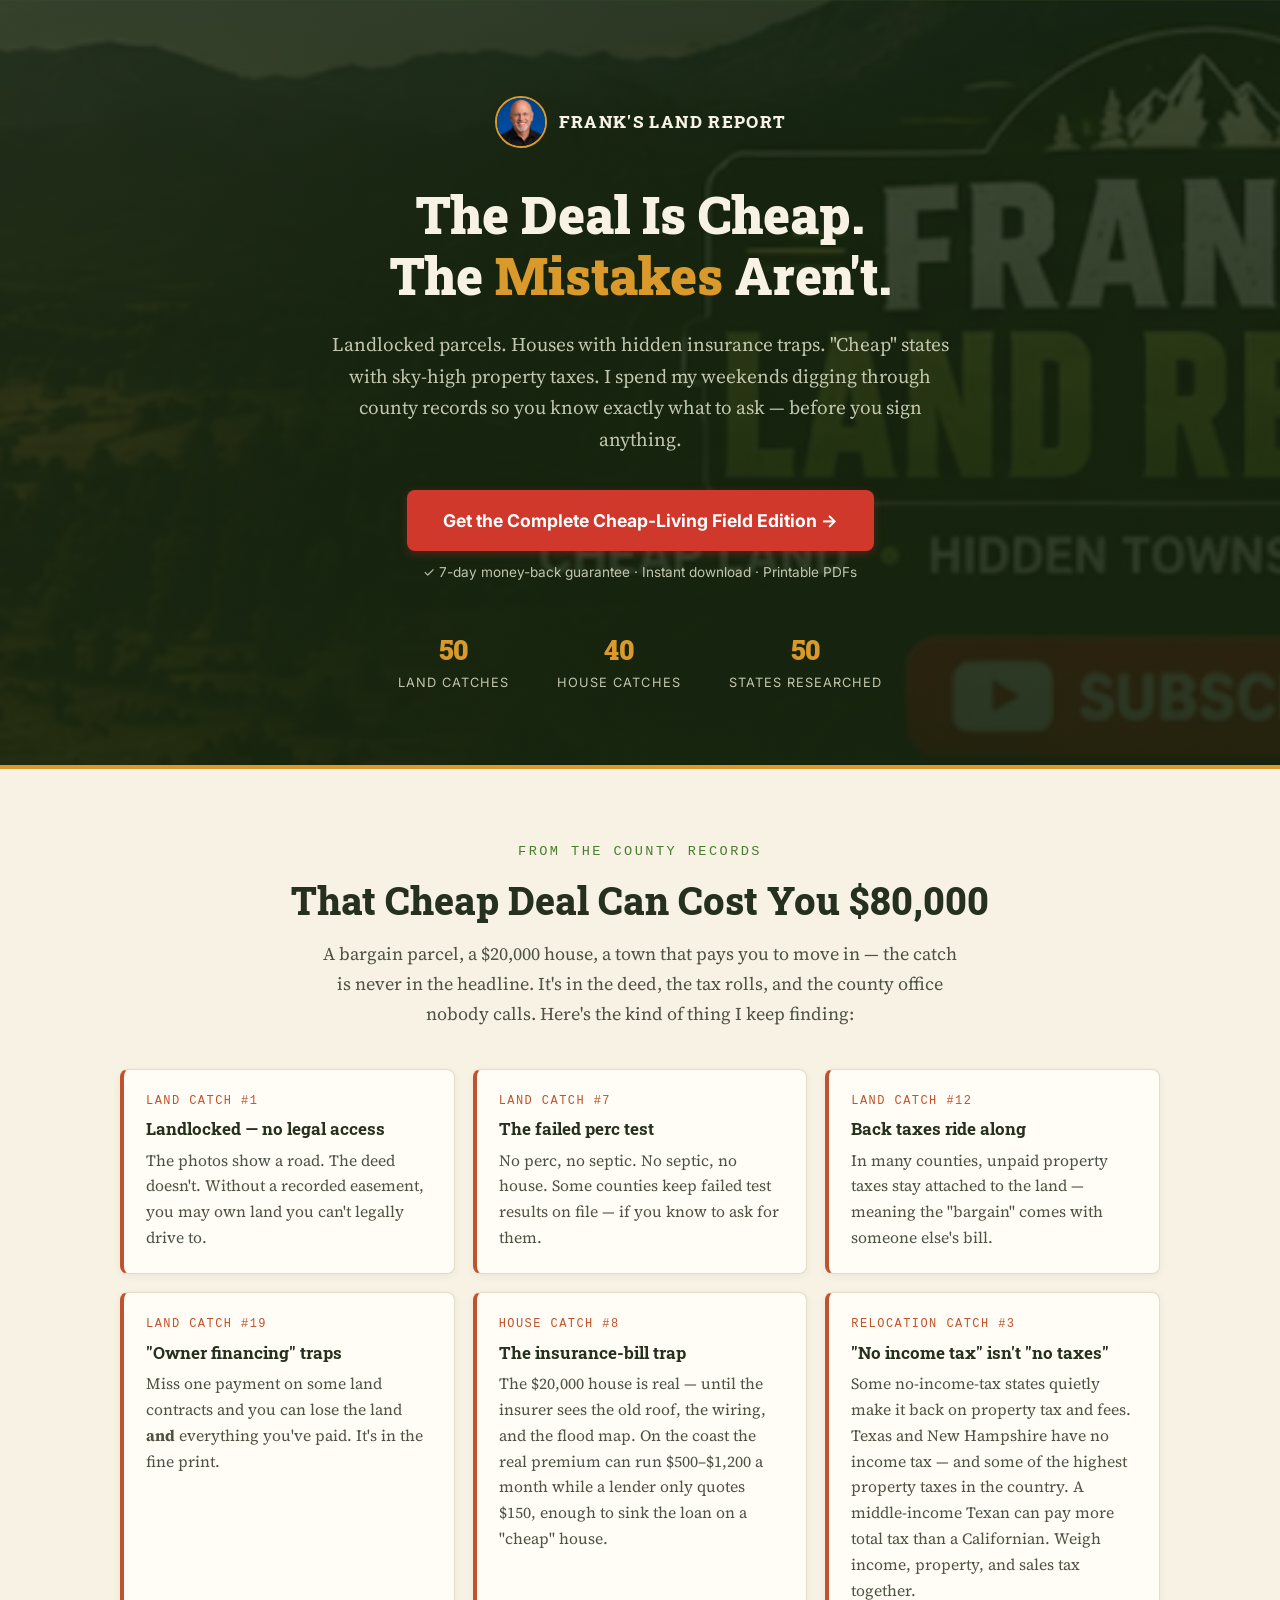
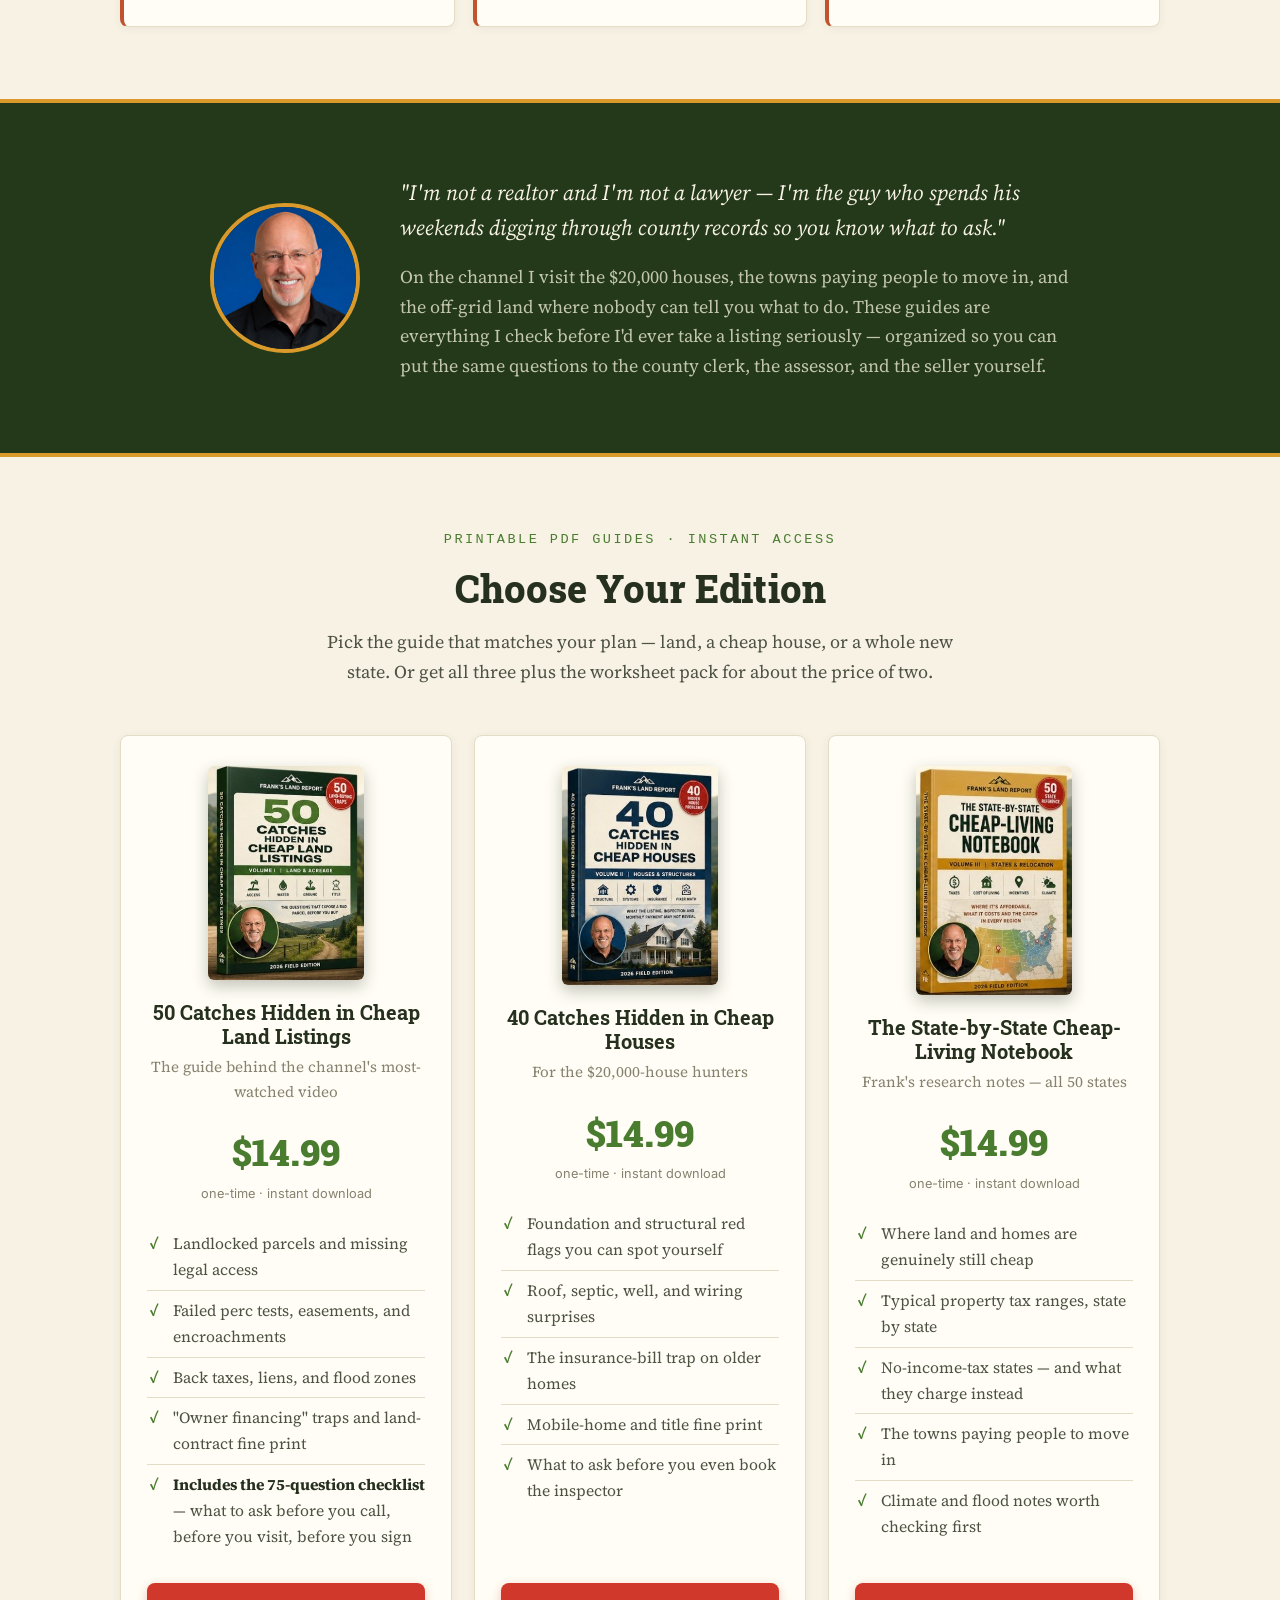
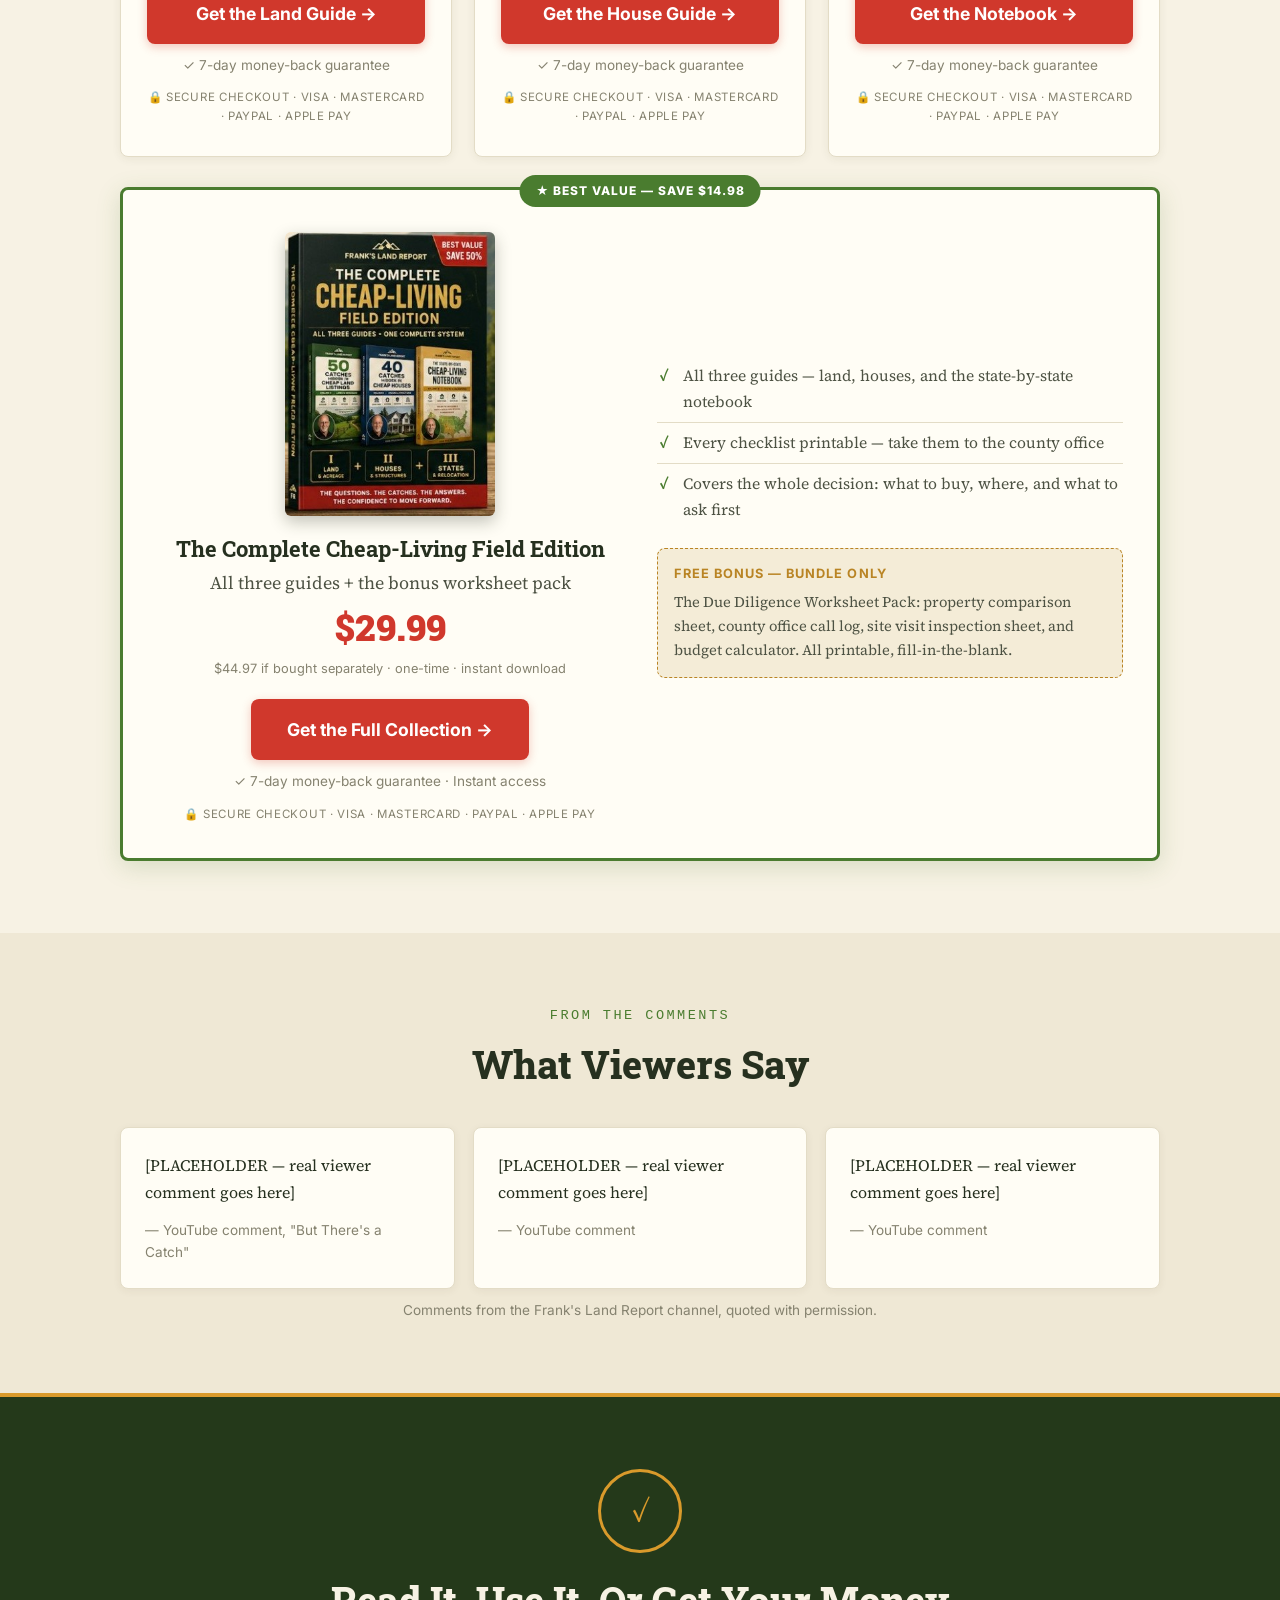
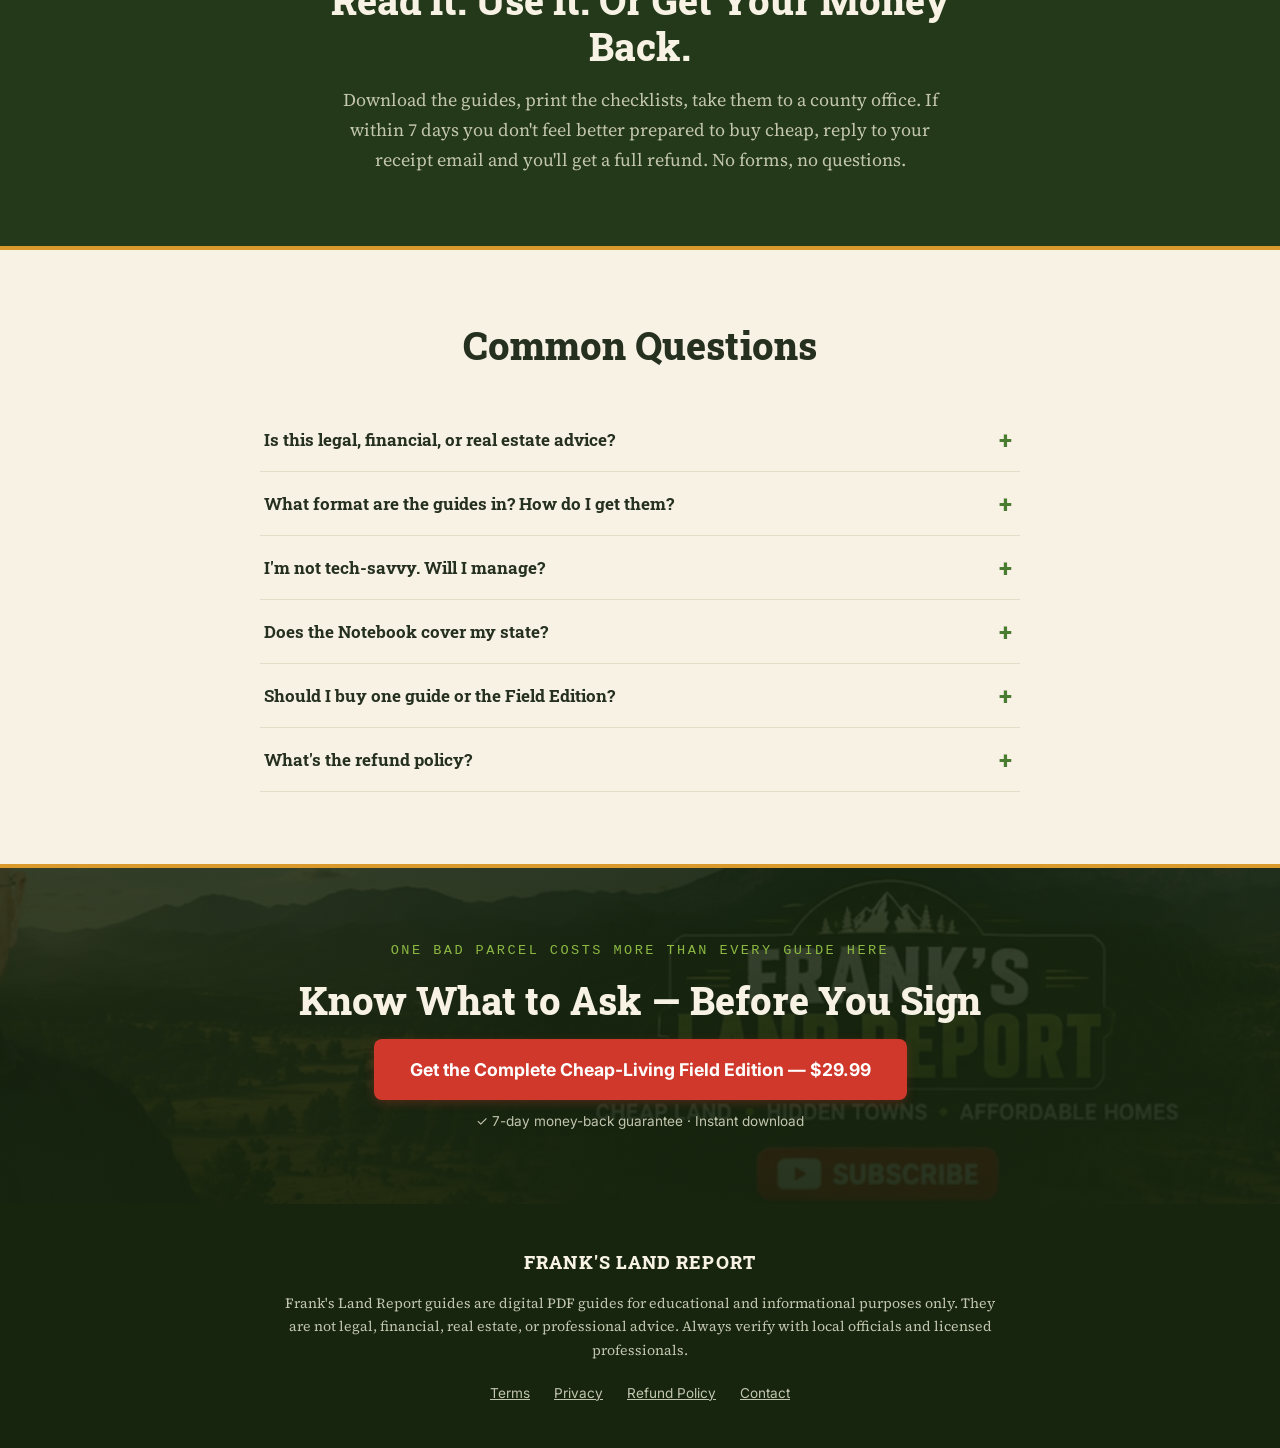
==== commit 64a54226: "Launch-promo pricing, honest value math, hide email capture for launch - Promo mode (PROMO_ENDS_AT):" ====
--- a/index.html
+++ b/index.html
@@ -23,7 +23,7 @@
   <div class="topbar" id="topbar">
     <div class="topbar-inner">
       <a class="topbar-brand" href="#top">FRANK'S LAND REPORT</a>
-      <a class="btn btn-cta btn-small" href="#pricing">Get the Field Edition — <span class="topbar-price">$29.99</span></a>
+      <a class="btn btn-cta btn-small" href="#pricing">Get the Field Edition — <span class="topbar-price bundle-price-text">$29.99</span></a>
     </div>
   </div>
 
@@ -207,15 +207,16 @@
 
       <!-- Bundle — wide featured card -->
       <div class="bundle-card">
-        <div class="featured-badge">★ Best value — save 50%</div>
+        <div class="featured-badge" id="bundle-badge">★ Best value — save $14.98</div>
         <div class="bundle-cols">
           <div class="bundle-left">
             <img class="cover-img cover-img-bundle" src="assets/covers/bundle.jpg" alt="The Complete Cheap-Living Field Edition — all three guides in one edition">
             <h3>The Complete Cheap-Living Field Edition</h3>
             <p class="card-sub">All three guides + the bonus worksheet pack</p>
             <div class="price-line">
-              <span class="price">$29.99</span>
-              <span class="price-note">$59.96 value · one-time · instant download</span>
+              <span class="price-old" id="bundle-price-old" hidden>$44.97</span>
+              <span class="price" id="bundle-price">$29.99</span>
+              <span class="price-note" id="bundle-price-note">$44.97 if bought separately · one-time · instant download</span>
             </div>
             <a class="btn btn-cta" href="https://rickscontentforge.gumroad.com/l/cheap-living-collection" data-checkout="bundle">Get the Full Collection →</a>
             <div class="guarantee-note">✓ 7-day money-back guarantee · Instant access</div>
@@ -313,8 +314,11 @@
     </div>
   </section>
 
-  <!-- ============================ EMAIL CAPTURE ============================ -->
-  <section>
+  <!-- ============================ EMAIL CAPTURE ============================
+       Hidden for launch (client decision 2026-07-27: email backend not ready).
+       To re-enable: remove the `hidden` attribute below and set
+       LEAD_MAGNET_ENABLED = true in js/main.js, then wire the form action. -->
+  <section hidden>
     <div class="container">
       <div class="email-capture">
         <div class="eyebrow">Not ready to buy?</div>
@@ -337,7 +341,7 @@
     <div class="container">
       <div class="eyebrow">One bad parcel costs more than every guide here</div>
       <h2 class="section-title">Know What to Ask — Before You Sign</h2>
-      <a class="btn btn-cta" href="#pricing">Get the Complete Cheap-Living Field Edition — $29.99</a>
+      <a class="btn btn-cta" href="#pricing">Get the Complete Cheap-Living Field Edition — <span class="bundle-price-text">$29.99</span></a>
       <div class="guarantee-note">✓ 7-day money-back guarantee · Instant download</div>
     </div>
   </section>
@@ -356,8 +360,7 @@
         <a href="terms.html">Terms</a>
         <a href="privacy.html">Privacy</a>
         <a href="refund.html">Refund Policy</a>
-        <!-- TODO: real support email -->
-        <a href="mailto:support@example.com">Contact</a>
+        <a href="mailto:support@frankslandreport.com">Contact</a>
       </div>
     </div>
   </footer>
--- a/css/styles.css
+++ b/css/styles.css
@@ -446,6 +446,14 @@
 }
 
 .price-line { margin-bottom: 20px; }
+.price-old {
+  font-family: var(--font-display);
+  font-weight: 700;
+  font-size: 1.35rem;
+  color: var(--text-soft);
+  text-decoration: line-through;
+  margin-right: 10px;
+}
 .price {
   font-family: var(--font-display);
   font-weight: 900;
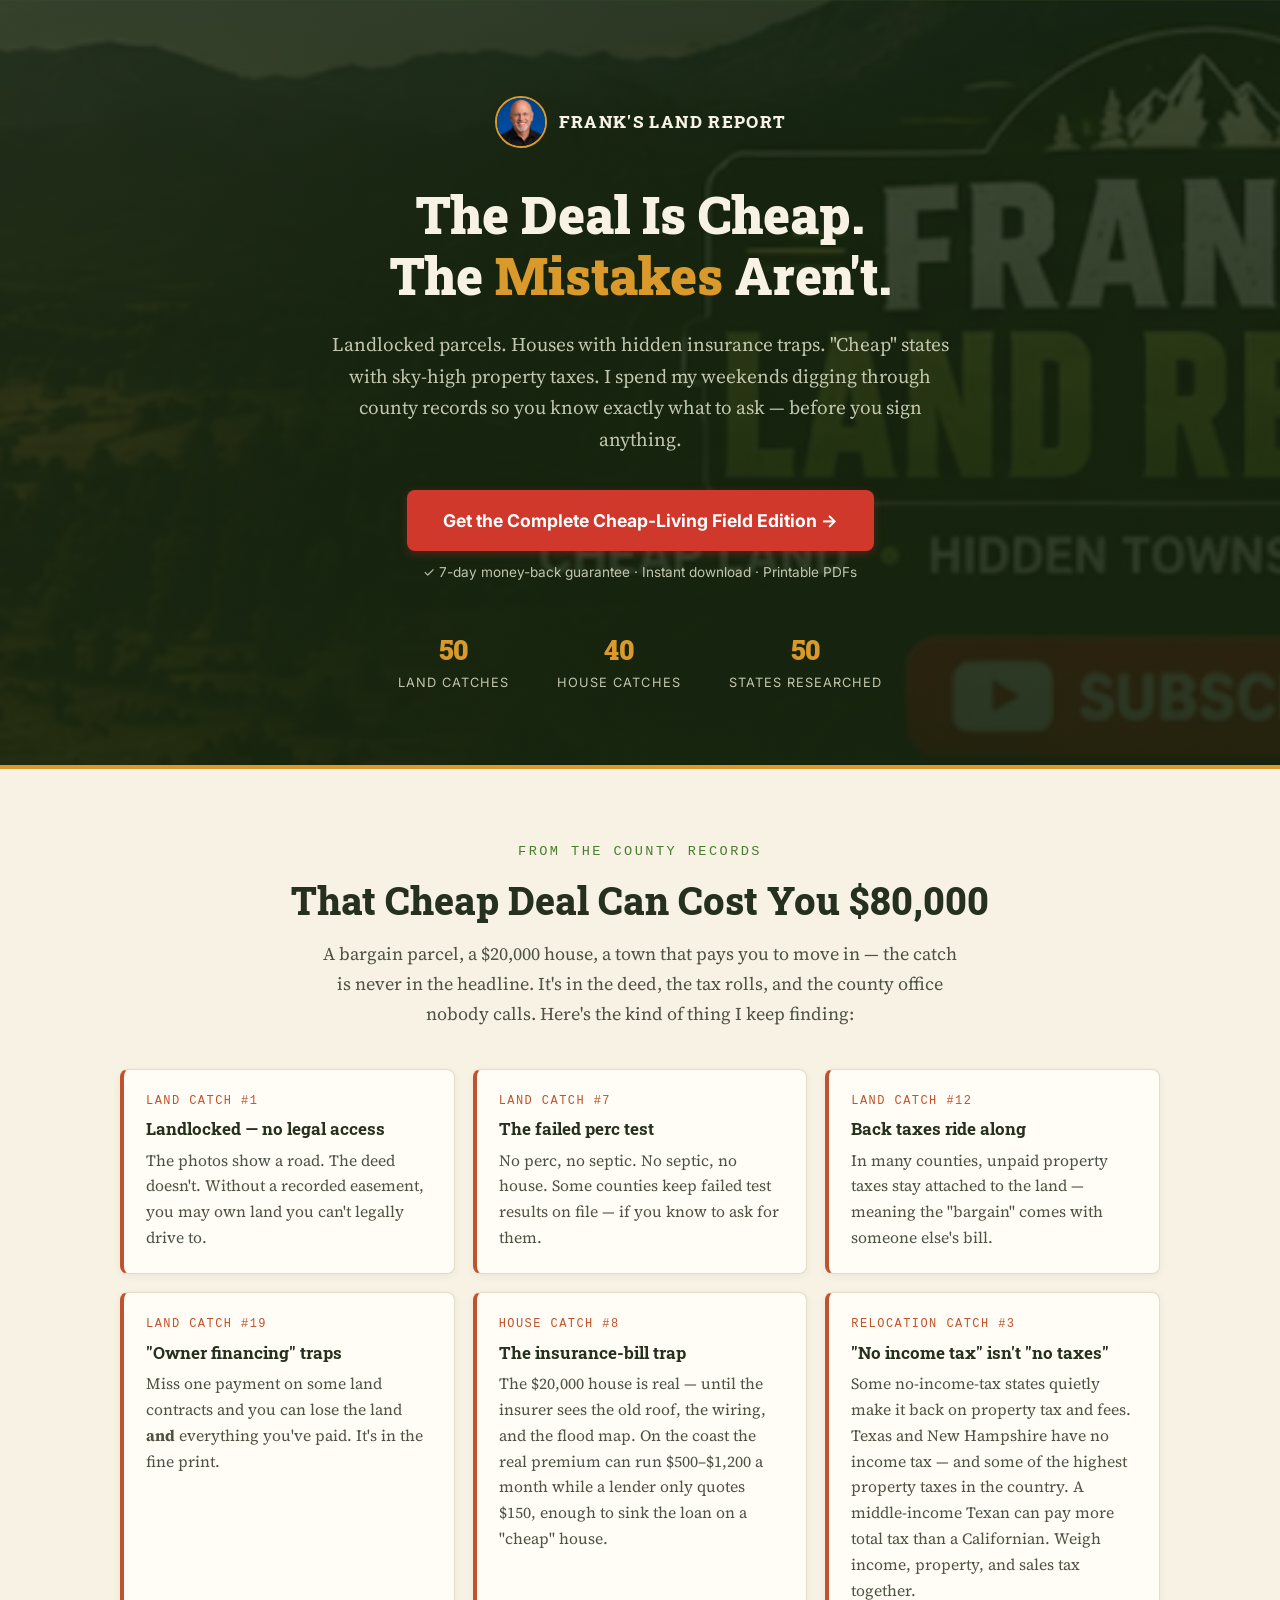
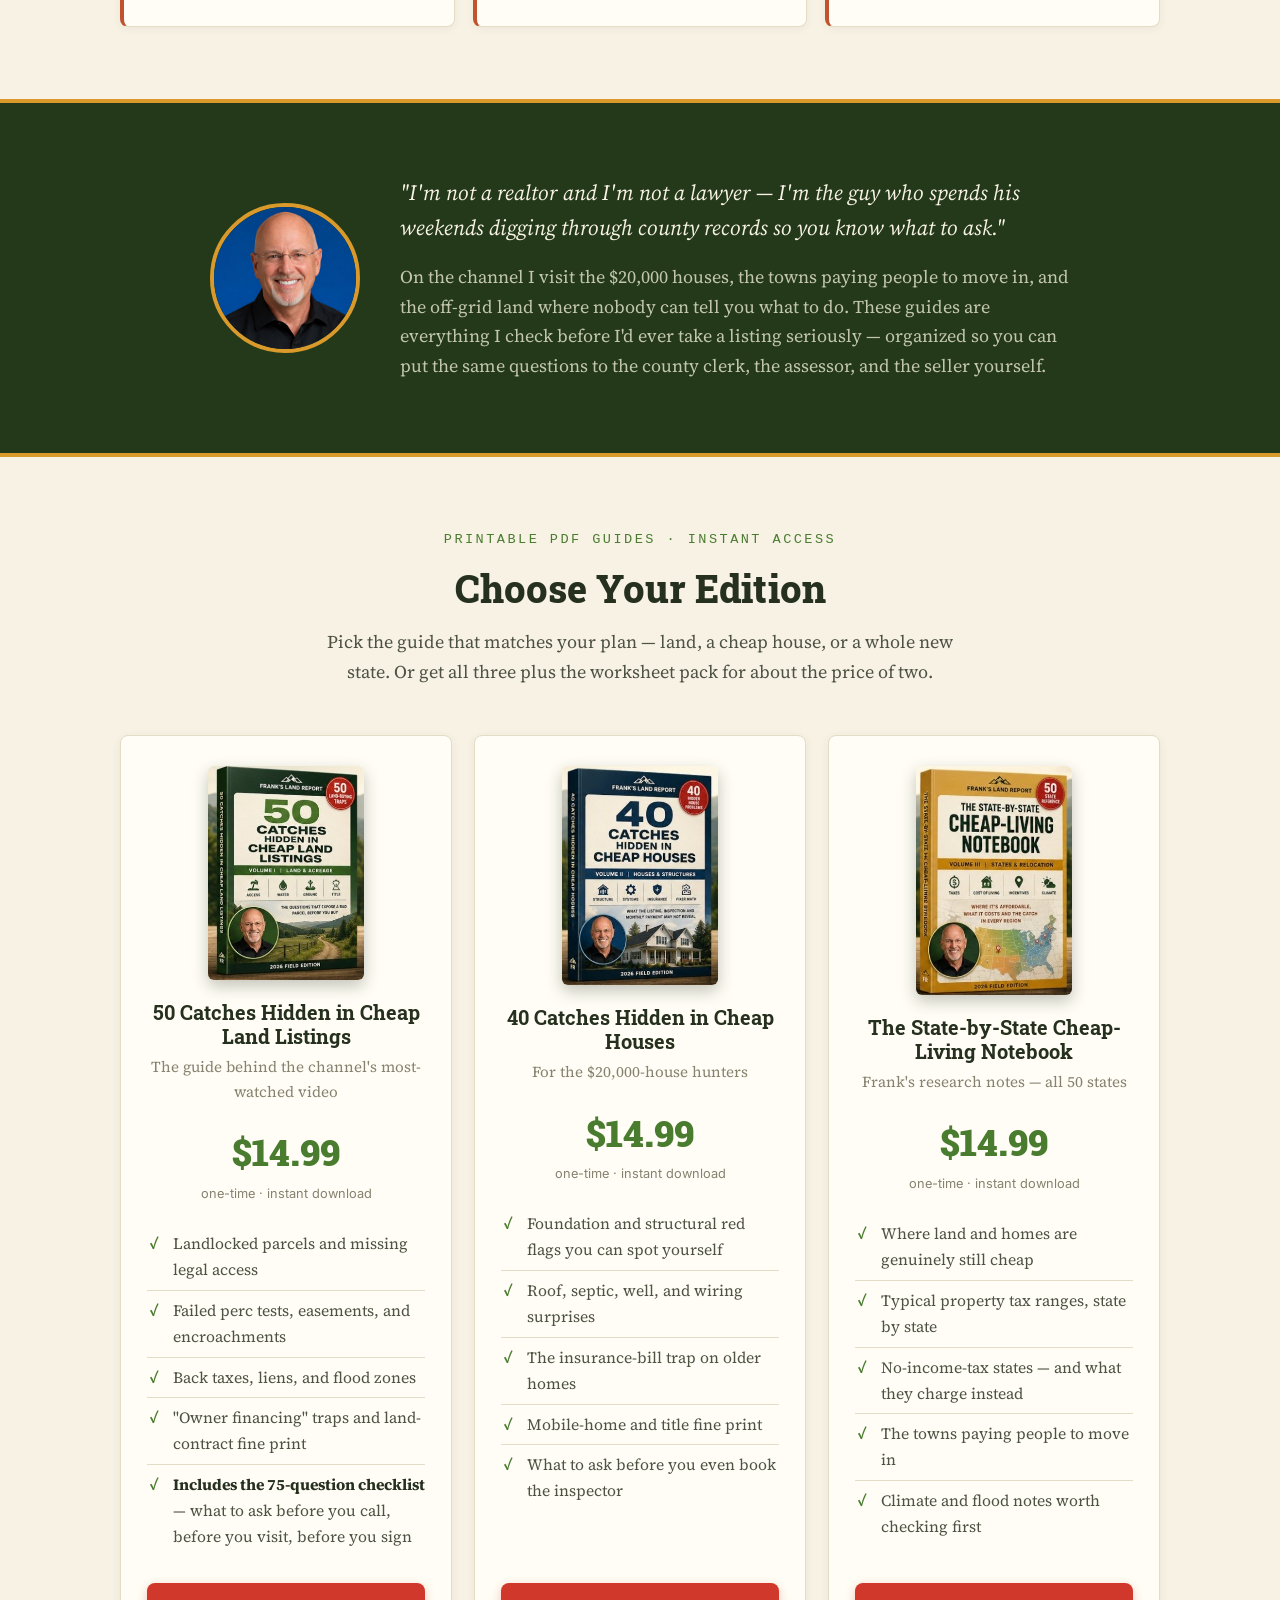
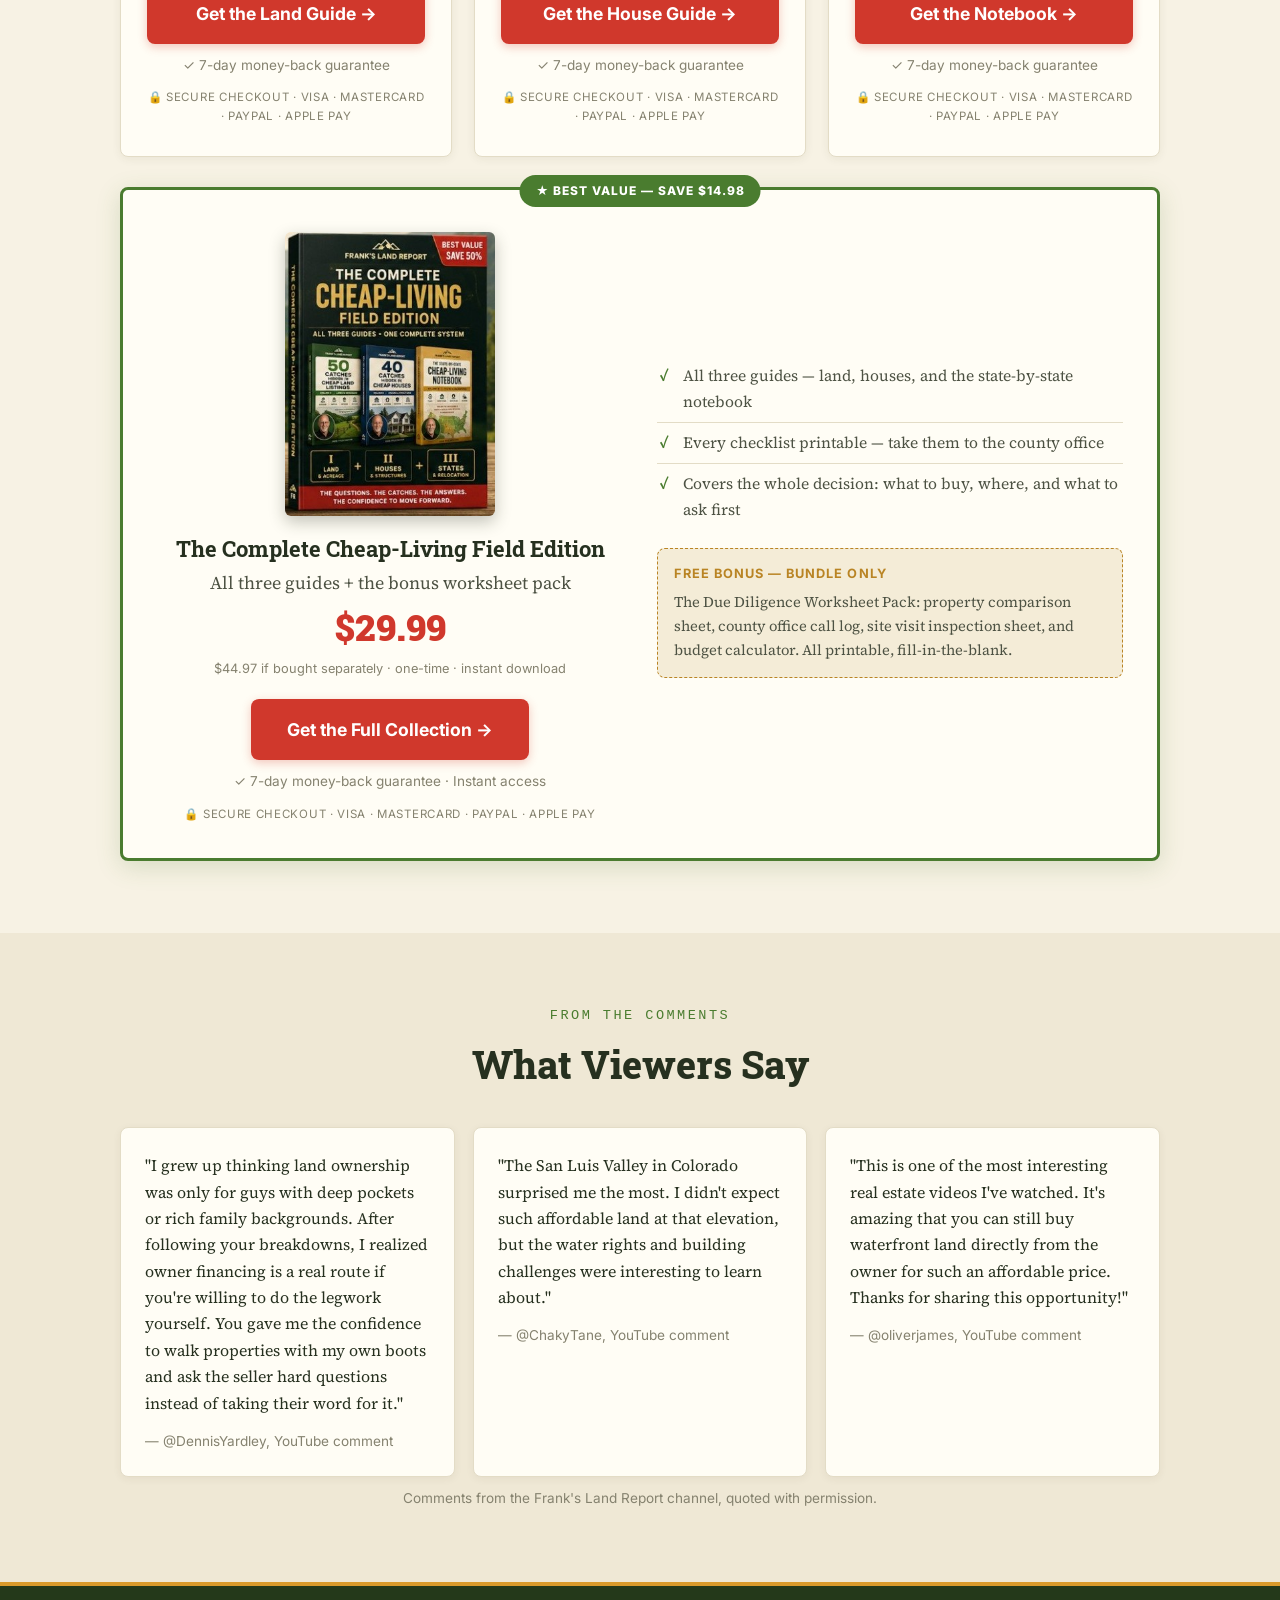
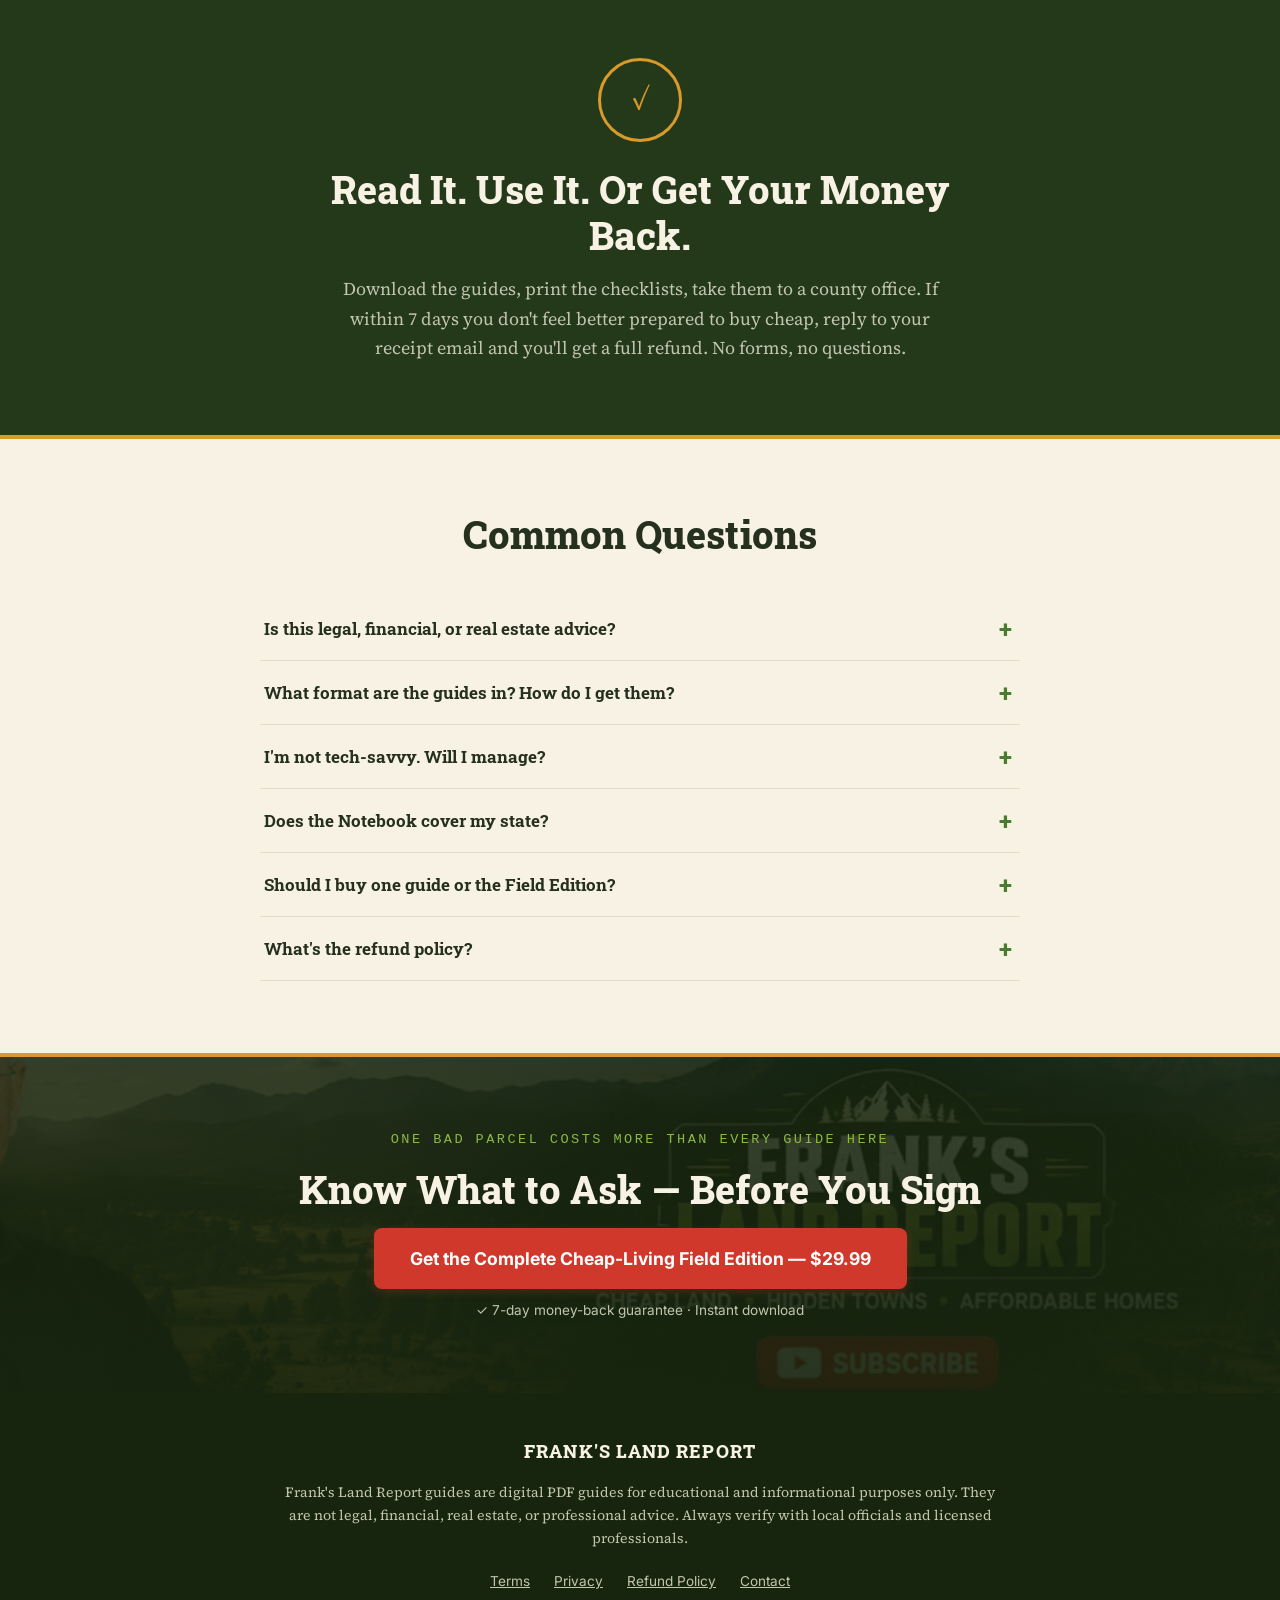
==== commit b96b552d: "Add real viewer quotes to the proof section (verbatim from client screenshots)" ====
--- a/index.html
+++ b/index.html
@@ -245,20 +245,19 @@
     <div class="container center">
       <div class="eyebrow">From the comments</div>
       <h2 class="section-title">What Viewers Say</h2>
-      <!-- TODO: replace all three quotes with REAL viewer comments (client to approve).
-           Do not invent testimonials — placeholders below are visibly marked. -->
+      <!-- Real viewer comments supplied by the client 2026-07-30 — quoted verbatim. -->
       <div class="quotes-grid">
         <div class="quote-card">
-          <p>[PLACEHOLDER — real viewer comment goes here]</p>
-          <div class="quote-attr">— YouTube comment, "But There's a Catch"</div>
+          <p>"I grew up thinking land ownership was only for guys with deep pockets or rich family backgrounds. After following your breakdowns, I realized owner financing is a real route if you're willing to do the legwork yourself. You gave me the confidence to walk properties with my own boots and ask the seller hard questions instead of taking their word for it."</p>
+          <div class="quote-attr">— @DennisYardley, YouTube comment</div>
         </div>
         <div class="quote-card">
-          <p>[PLACEHOLDER — real viewer comment goes here]</p>
-          <div class="quote-attr">— YouTube comment</div>
+          <p>"The San Luis Valley in Colorado surprised me the most. I didn't expect such affordable land at that elevation, but the water rights and building challenges were interesting to learn about."</p>
+          <div class="quote-attr">— @ChakyTane, YouTube comment</div>
         </div>
         <div class="quote-card">
-          <p>[PLACEHOLDER — real viewer comment goes here]</p>
-          <div class="quote-attr">— YouTube comment</div>
+          <p>"This is one of the most interesting real estate videos I've watched. It's amazing that you can still buy waterfront land directly from the owner for such an affordable price. Thanks for sharing this opportunity!"</p>
+          <div class="quote-attr">— @oliverjames, YouTube comment</div>
         </div>
       </div>
       <p class="proof-note">Comments from the Frank's Land Report channel, quoted with permission.</p>
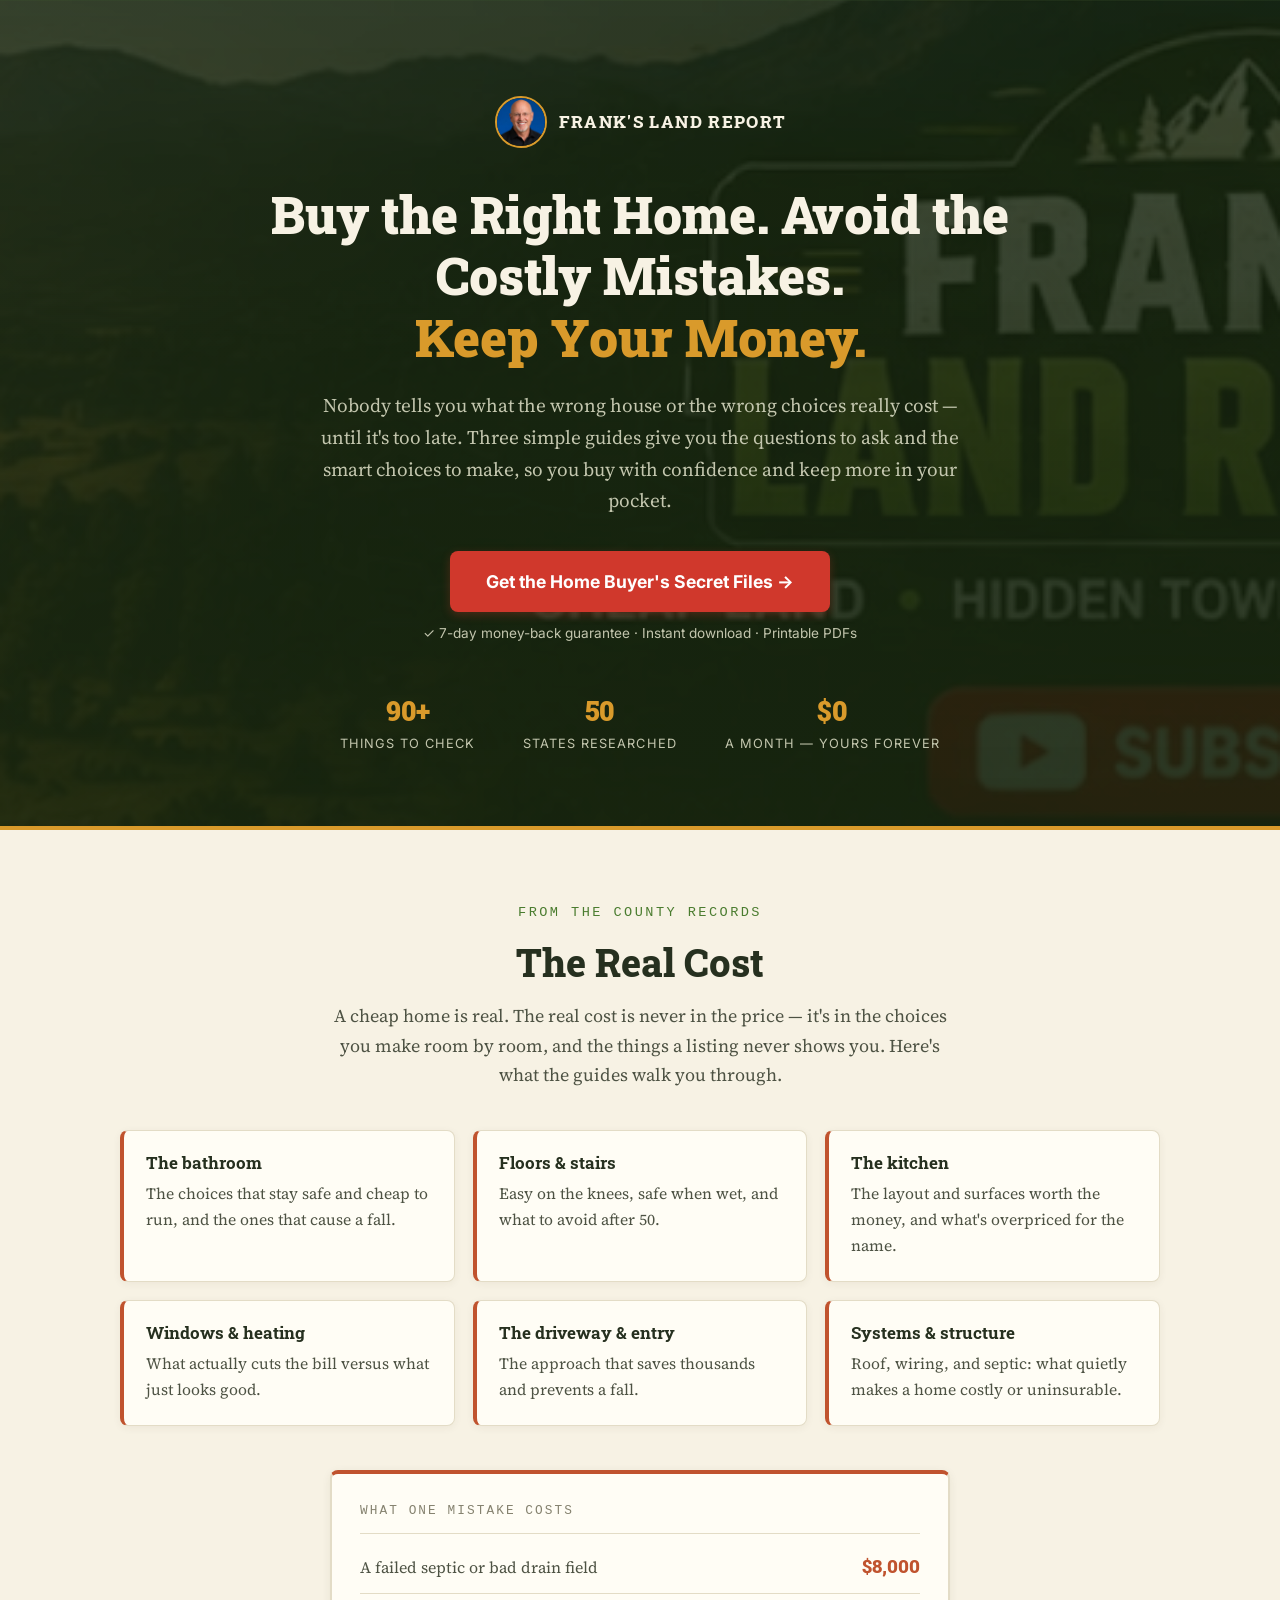
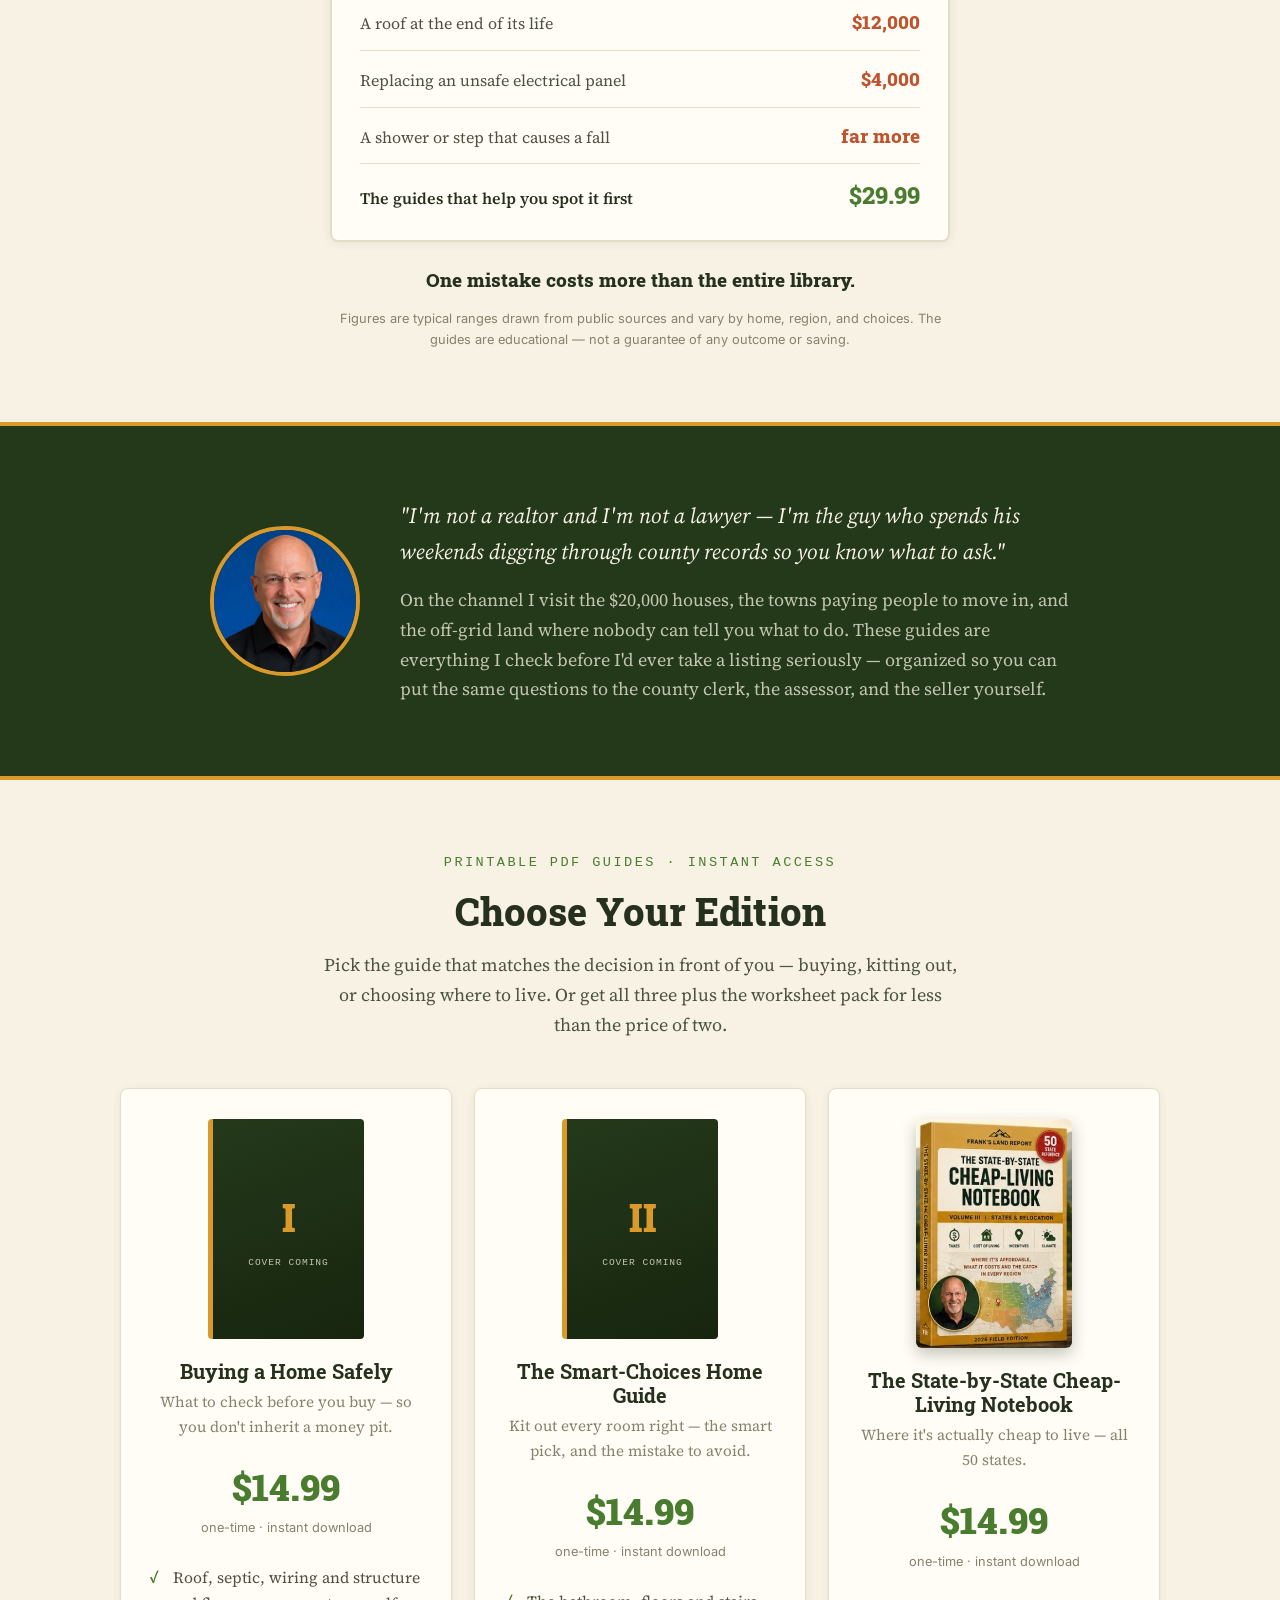
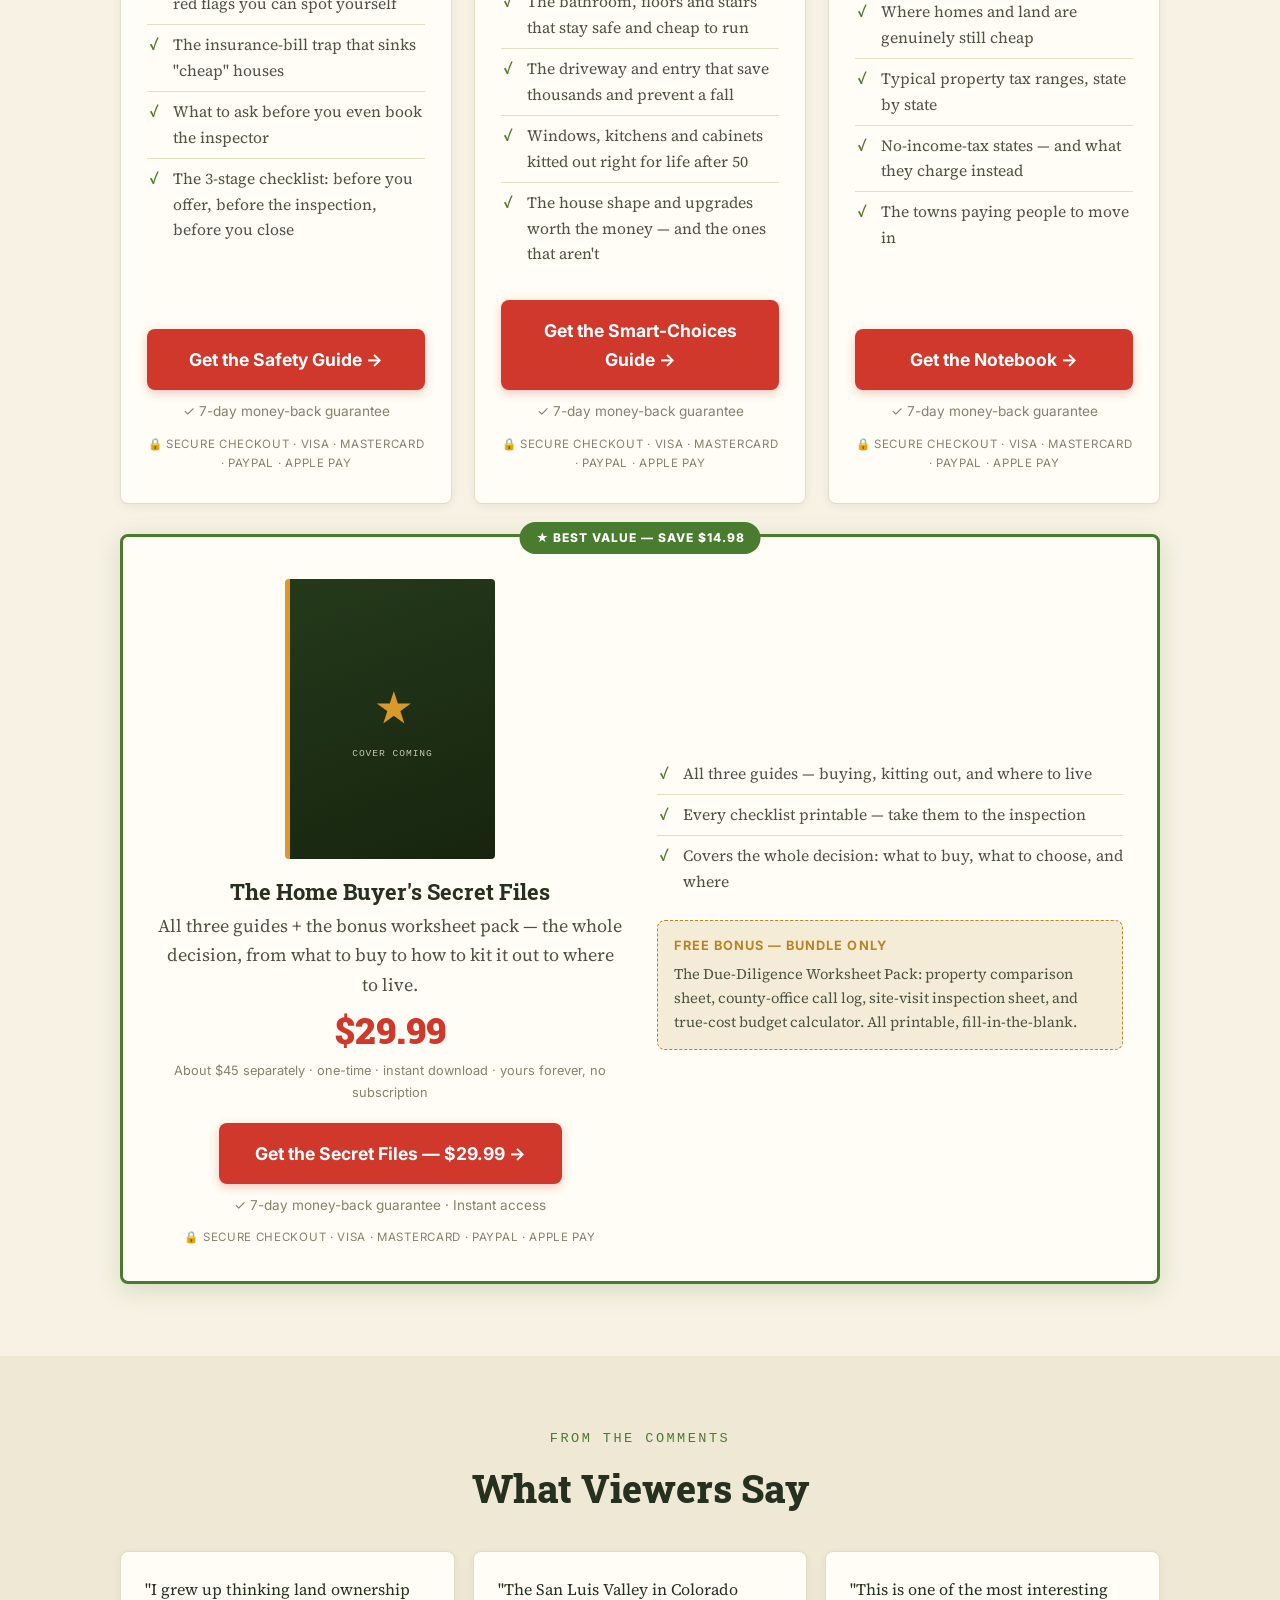
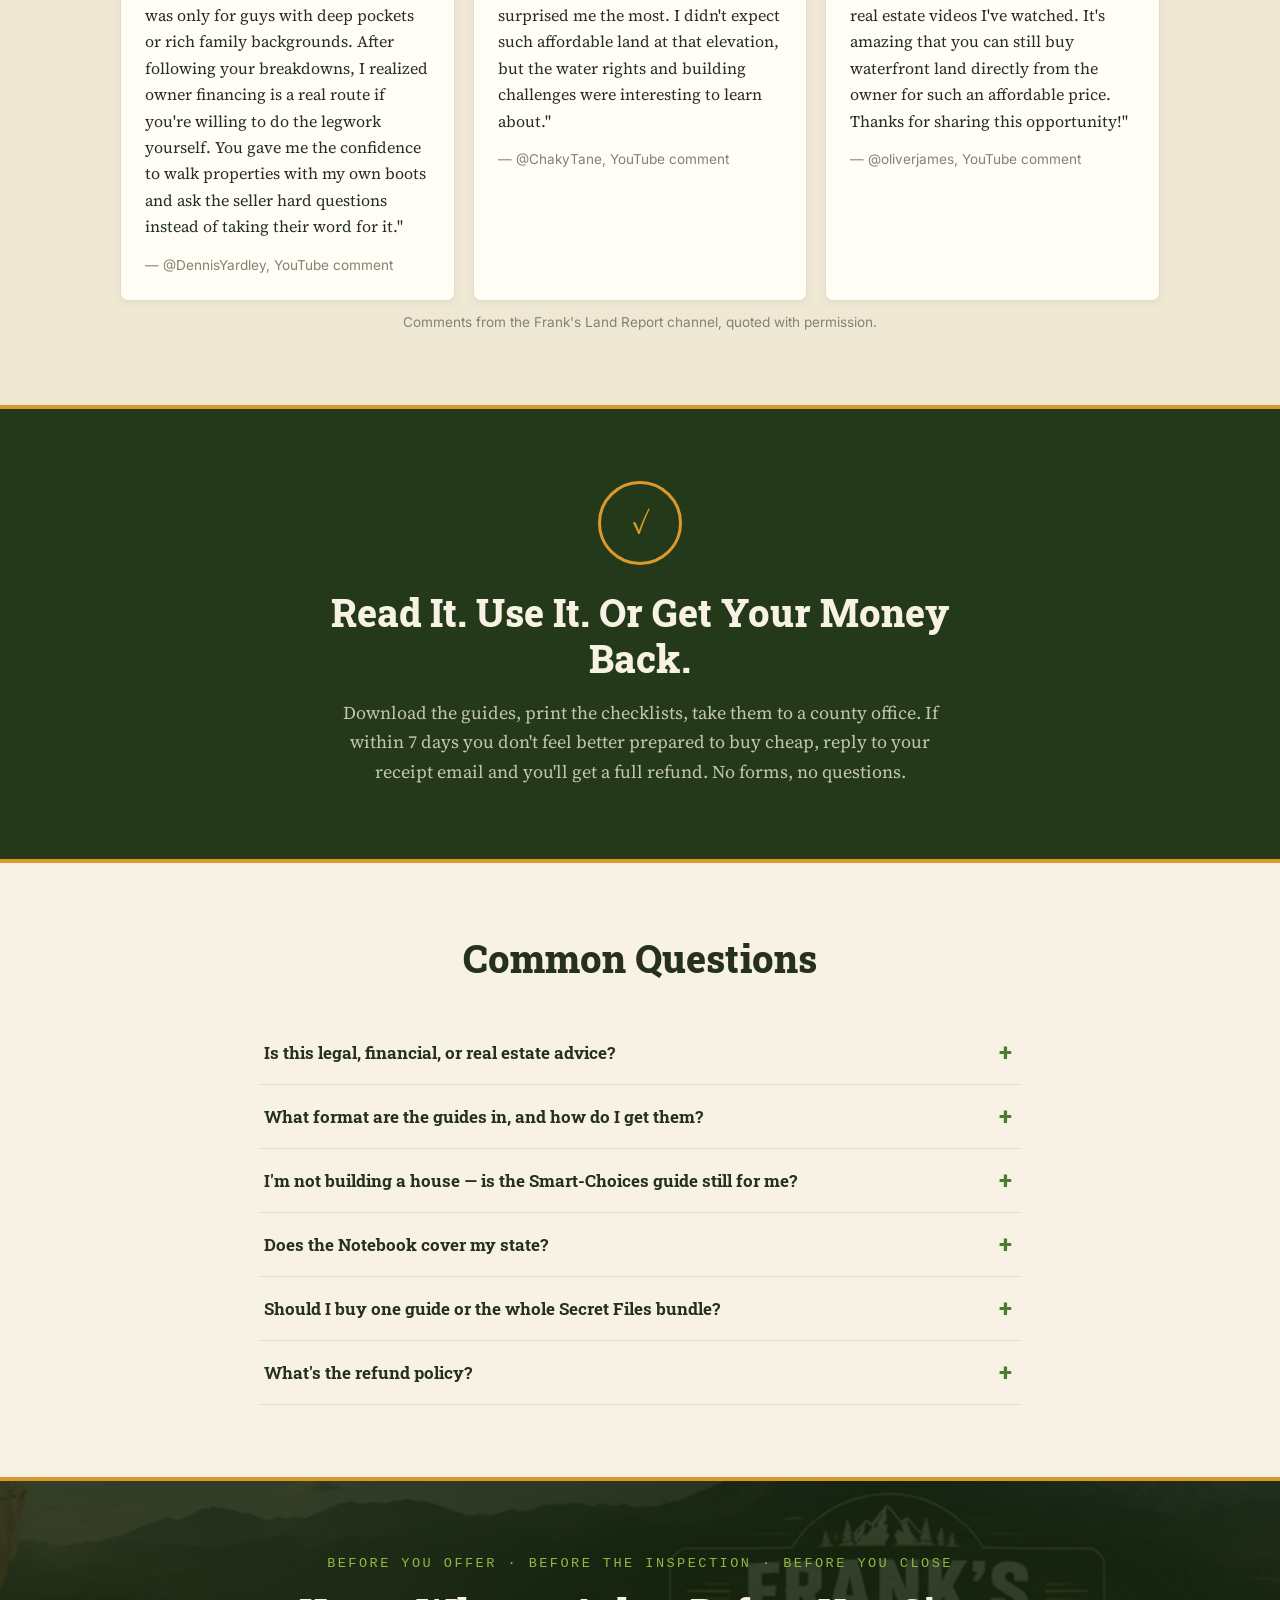
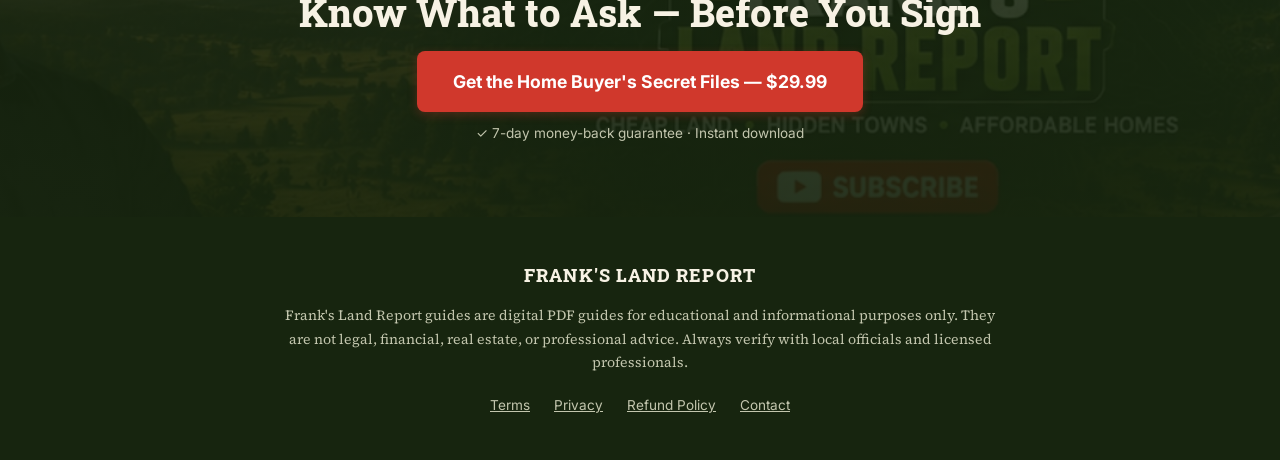
==== commit 53e01bd6: "Rebuild the page to the client's conversion brief (2026-09-02) The first version sold three copies i" ====
--- a/index.html
+++ b/index.html
@@ -3,8 +3,8 @@
 <head>
   <meta charset="UTF-8">
   <meta name="viewport" content="width=device-width, initial-scale=1.0">
-  <title>The Complete Cheap-Living Field Edition — Frank's Land Report</title>
-  <meta name="description" content="50 land catches, 40 house catches, and a state-by-state cheap-living notebook — everything Frank digs out of county records so you know what to ask before you buy cheap.">
+  <title>The Home Buyer's Secret Files — Frank's Land Report</title>
+  <meta name="description" content="Three printable field guides: what to check before you buy a home, how to kit out every room right, and where it's actually cheap to live in all 50 states.">
   <link rel="preconnect" href="https://fonts.googleapis.com">
   <link rel="preconnect" href="https://fonts.gstatic.com" crossorigin>
   <link href="https://fonts.googleapis.com/css2?family=Roboto+Slab:wght@700;800;900&family=Source+Serif+4:ital,wght@0,400;0,600;1,400&family=Inter:wght@400;700;800&display=swap" rel="stylesheet">
@@ -23,7 +23,7 @@
   <div class="topbar" id="topbar">
     <div class="topbar-inner">
       <a class="topbar-brand" href="#top">FRANK'S LAND REPORT</a>
-      <a class="btn btn-cta btn-small" href="#pricing">Get the Field Edition — <span class="topbar-price bundle-price-text">$29.99</span></a>
+      <a class="btn btn-cta btn-small" href="#pricing">Get the Secret Files — <span class="topbar-price bundle-price-text">$29.99</span></a>
     </div>
   </div>
 
@@ -35,29 +35,30 @@
         <div class="hero-brand-name">FRANK'S LAND REPORT</div>
       </div>
 
-      <h1>The Deal Is Cheap.<br>The <em>Mistakes</em> Aren't.</h1>
+      <h1>Buy the Right Home. Avoid the Costly Mistakes.<br><em>Keep Your Money.</em></h1>
 
       <p class="hero-sub">
-        Landlocked parcels. Houses with hidden insurance traps. "Cheap" states
-        with sky-high property taxes. I spend my weekends digging through county
-        records so you know exactly what to ask — before you sign anything.
+        Nobody tells you what the wrong house or the wrong choices really cost —
+        until it's too late. Three simple guides give you the questions to ask
+        and the smart choices to make, so you buy with confidence and keep more
+        in your pocket.
       </p>
 
-      <a class="btn btn-cta" href="#pricing">Get the Complete Cheap-Living Field Edition →</a>
+      <a class="btn btn-cta" href="#pricing">Get the Home Buyer's Secret Files →</a>
       <div class="guarantee-note">✓ 7-day money-back guarantee · Instant download · Printable PDFs</div>
 
       <div class="stats-bar">
         <div class="stat">
-          <div class="stat-num">50</div>
-          <div class="stat-label">Land catches</div>
-        </div>
-        <div class="stat">
-          <div class="stat-num">40</div>
-          <div class="stat-label">House catches</div>
+          <div class="stat-num">90+</div>
+          <div class="stat-label">Things to check</div>
         </div>
         <div class="stat">
           <div class="stat-num">50</div>
           <div class="stat-label">States researched</div>
+        </div>
+        <div class="stat">
+          <div class="stat-num">$0</div>
+          <div class="stat-label">A month — yours forever</div>
         </div>
       </div>
     </div>
@@ -67,45 +68,70 @@
   <section id="catches">
     <div class="container center">
       <div class="eyebrow">From the county records</div>
-      <h2 class="section-title">That Cheap Deal Can Cost You $80,000</h2>
+      <h2 class="section-title">The Real Cost</h2>
       <p class="section-sub">
-        A bargain parcel, a $20,000 house, a town that pays you to move in —
-        the catch is never in the headline. It's in the deed, the tax rolls,
-        and the county office nobody calls. Here's the kind of thing I keep finding:
+        A cheap home is real. The real cost is never in the price — it's in the
+        choices you make room by room, and the things a listing never shows you.
+        Here's what the guides walk you through.
       </p>
 
       <div class="catches-grid">
         <div class="catch-card">
-          <span class="catch-tag">Land catch #1</span>
-          <h3>Landlocked — no legal access</h3>
-          <p>The photos show a road. The deed doesn't. Without a recorded easement, you may own land you can't legally drive to.</p>
-        </div>
-        <div class="catch-card">
-          <span class="catch-tag">Land catch #7</span>
-          <h3>The failed perc test</h3>
-          <p>No perc, no septic. No septic, no house. Some counties keep failed test results on file — if you know to ask for them.</p>
-        </div>
-        <div class="catch-card">
-          <span class="catch-tag">Land catch #12</span>
-          <h3>Back taxes ride along</h3>
-          <p>In many counties, unpaid property taxes stay attached to the land — meaning the "bargain" comes with someone else's bill.</p>
-        </div>
-        <div class="catch-card">
-          <span class="catch-tag">Land catch #19</span>
-          <h3>"Owner financing" traps</h3>
-          <p>Miss one payment on some land contracts and you can lose the land <strong>and</strong> everything you've paid. It's in the fine print.</p>
-        </div>
-        <div class="catch-card">
-          <span class="catch-tag">House catch #8</span>
-          <h3>The insurance-bill trap</h3>
-          <p>The $20,000 house is real — until the insurer sees the old roof, the wiring, and the flood map. On the coast the real premium can run $500–$1,200 a month while a lender only quotes $150, enough to sink the loan on a "cheap" house.</p>
-        </div>
-        <div class="catch-card">
-          <span class="catch-tag">Relocation catch #3</span>
-          <h3>"No income tax" isn't "no taxes"</h3>
-          <p>Some no-income-tax states quietly make it back on property tax and fees. Texas and New Hampshire have no income tax — and some of the highest property taxes in the country. A middle-income Texan can pay more total tax than a Californian. Weigh income, property, and sales tax together.</p>
-        </div>
-      </div>
+          <h3>The bathroom</h3>
+          <p>The choices that stay safe and cheap to run, and the ones that cause a fall.</p>
+        </div>
+        <div class="catch-card">
+          <h3>Floors &amp; stairs</h3>
+          <p>Easy on the knees, safe when wet, and what to avoid after 50.</p>
+        </div>
+        <div class="catch-card">
+          <h3>The kitchen</h3>
+          <p>The layout and surfaces worth the money, and what's overpriced for the name.</p>
+        </div>
+        <div class="catch-card">
+          <h3>Windows &amp; heating</h3>
+          <p>What actually cuts the bill versus what just looks good.</p>
+        </div>
+        <div class="catch-card">
+          <h3>The driveway &amp; entry</h3>
+          <p>The approach that saves thousands and prevents a fall.</p>
+        </div>
+        <div class="catch-card">
+          <h3>Systems &amp; structure</h3>
+          <p>Roof, wiring, and septic: what quietly makes a home costly or uninsurable.</p>
+        </div>
+      </div>
+
+      <div class="cost-box">
+        <div class="cost-box-title">What one mistake costs</div>
+        <div class="cost-row">
+          <span class="cost-label">A failed septic or bad drain field</span>
+          <span class="cost-amount">$8,000</span>
+        </div>
+        <div class="cost-row">
+          <span class="cost-label">A roof at the end of its life</span>
+          <span class="cost-amount">$12,000</span>
+        </div>
+        <div class="cost-row">
+          <span class="cost-label">Replacing an unsafe electrical panel</span>
+          <span class="cost-amount">$4,000</span>
+        </div>
+        <div class="cost-row">
+          <span class="cost-label">A shower or step that causes a fall</span>
+          <span class="cost-amount">far more</span>
+        </div>
+        <div class="cost-row cost-row-total">
+          <span class="cost-label">The guides that help you spot it first</span>
+          <span class="cost-amount"><span class="bundle-price-text">$29.99</span></span>
+        </div>
+      </div>
+
+      <p class="cost-closing">One mistake costs more than the entire library.</p>
+      <p class="cost-smallprint">
+        Figures are typical ranges drawn from public sources and vary by home,
+        region, and choices. The guides are educational — not a guarantee of any
+        outcome or saving.
+      </p>
     </div>
   </section>
 
@@ -136,67 +162,78 @@
     <div class="container center">
       <div class="eyebrow">Printable PDF guides · Instant access</div>
       <h2 class="section-title">Choose Your Edition</h2>
-      <p class="section-sub">Pick the guide that matches your plan — land, a cheap house, or a whole new state. Or get all three plus the worksheet pack for about the price of two.</p>
-
+      <p class="section-sub">Pick the guide that matches the decision in front of you — buying, kitting out, or choosing where to live. Or get all three plus the worksheet pack for less than the price of two.</p>
+
+      <!-- COVER ART TODO (2026-09-02): the client is sending the new covers as
+           image files. The old artwork for the renamed products contradicts the
+           new titles, so those cards fall back to the CSS mock cover for now.
+           Only the notebook keeps its real cover (its title didn't change).
+           Drop safety.jpg, smart-choices.jpg and bundle.jpg into assets/covers/
+           and swap each .book-cover block back to an <img class="cover-img">. -->
       <div class="pricing-grid">
 
-        <!-- Card 1 — land -->
+        <!-- Card 1 — buying safely (was "40 Catches Hidden in Cheap Houses") -->
         <div class="price-card">
-          <img class="cover-img" src="assets/covers/land.jpg" alt="50 Catches Hidden in Cheap Land Listings — book cover">
-          <h3>50 Catches Hidden in Cheap Land Listings</h3>
-          <p class="card-sub">The guide behind the channel's most-watched video</p>
+          <div class="book-cover cover-placeholder">
+            <span class="vol">I</span>
+            <span class="vol-label">Cover coming</span>
+          </div>
+          <h3>Buying a Home Safely</h3>
+          <p class="card-sub">What to check before you buy — so you don't inherit a money pit.</p>
           <div class="price-line">
             <span class="price">$14.99</span>
             <span class="price-note">one-time · instant download</span>
           </div>
           <ul class="feature-list">
-            <li>Landlocked parcels and missing legal access</li>
-            <li>Failed perc tests, easements, and encroachments</li>
-            <li>Back taxes, liens, and flood zones</li>
-            <li>"Owner financing" traps and land-contract fine print</li>
-            <li><strong>Includes the 75-question checklist</strong> — what to ask before you call, before you visit, before you sign</li>
+            <li>Roof, septic, wiring and structure red flags you can spot yourself</li>
+            <li>The insurance-bill trap that sinks "cheap" houses</li>
+            <li>What to ask before you even book the inspector</li>
+            <li>The 3-stage checklist: before you offer, before the inspection, before you close</li>
           </ul>
-          <a class="btn btn-cta" href="https://rickscontentforge.gumroad.com/l/cheap-land-catches" data-checkout="land">Get the Land Guide →</a>
+          <a class="btn btn-cta" href="https://rickscontentforge.gumroad.com/l/cheap-house-catches" data-checkout="safety">Get the Safety Guide →</a>
           <div class="guarantee-note">✓ 7-day money-back guarantee</div>
           <div class="payment-row">🔒 SECURE CHECKOUT · VISA · MASTERCARD · PAYPAL · APPLE PAY</div>
         </div>
 
-        <!-- Card 2 — houses -->
+        <!-- Card 2 — smart choices (NEW product)
+             TODO before deploy: the client must create this product in Gumroad and
+             send the link. The href below is a placeholder and does nothing. -->
         <div class="price-card">
-          <img class="cover-img" src="assets/covers/houses.jpg" alt="40 Catches Hidden in Cheap Houses — book cover">
-          <h3>40 Catches Hidden in Cheap Houses</h3>
-          <p class="card-sub">For the $20,000-house hunters</p>
+          <div class="book-cover cover-placeholder">
+            <span class="vol">II</span>
+            <span class="vol-label">Cover coming</span>
+          </div>
+          <h3>The Smart-Choices Home Guide</h3>
+          <p class="card-sub">Kit out every room right — the smart pick, and the mistake to avoid.</p>
           <div class="price-line">
             <span class="price">$14.99</span>
             <span class="price-note">one-time · instant download</span>
           </div>
           <ul class="feature-list">
-            <li>Foundation and structural red flags you can spot yourself</li>
-            <li>Roof, septic, well, and wiring surprises</li>
-            <li>The insurance-bill trap on older homes</li>
-            <li>Mobile-home and title fine print</li>
-            <li>What to ask before you even book the inspector</li>
+            <li>The bathroom, floors and stairs that stay safe and cheap to run</li>
+            <li>The driveway and entry that save thousands and prevent a fall</li>
+            <li>Windows, kitchens and cabinets kitted out right for life after 50</li>
+            <li>The house shape and upgrades worth the money — and the ones that aren't</li>
           </ul>
-          <a class="btn btn-cta" href="https://rickscontentforge.gumroad.com/l/cheap-house-catches" data-checkout="houses">Get the House Guide →</a>
+          <a class="btn btn-cta" href="#" data-checkout="smart">Get the Smart-Choices Guide →</a>
           <div class="guarantee-note">✓ 7-day money-back guarantee</div>
           <div class="payment-row">🔒 SECURE CHECKOUT · VISA · MASTERCARD · PAYPAL · APPLE PAY</div>
         </div>
 
-        <!-- Card 3 — notebook -->
+        <!-- Card 3 — notebook (content unchanged) -->
         <div class="price-card">
           <img class="cover-img" src="assets/covers/notebook.jpg" alt="The State-by-State Cheap-Living Notebook — book cover">
           <h3>The State-by-State Cheap-Living Notebook</h3>
-          <p class="card-sub">Frank's research notes — all 50 states</p>
+          <p class="card-sub">Where it's actually cheap to live — all 50 states.</p>
           <div class="price-line">
             <span class="price">$14.99</span>
             <span class="price-note">one-time · instant download</span>
           </div>
           <ul class="feature-list">
-            <li>Where land and homes are genuinely still cheap</li>
+            <li>Where homes and land are genuinely still cheap</li>
             <li>Typical property tax ranges, state by state</li>
             <li>No-income-tax states — and what they charge instead</li>
             <li>The towns paying people to move in</li>
-            <li>Climate and flood notes worth checking first</li>
           </ul>
           <a class="btn btn-cta" href="https://rickscontentforge.gumroad.com/l/cheap-living-notebook" data-checkout="notebook">Get the Notebook →</a>
           <div class="guarantee-note">✓ 7-day money-back guarantee</div>
@@ -210,29 +247,32 @@
         <div class="featured-badge" id="bundle-badge">★ Best value — save $14.98</div>
         <div class="bundle-cols">
           <div class="bundle-left">
-            <img class="cover-img cover-img-bundle" src="assets/covers/bundle.jpg" alt="The Complete Cheap-Living Field Edition — all three guides in one edition">
-            <h3>The Complete Cheap-Living Field Edition</h3>
-            <p class="card-sub">All three guides + the bonus worksheet pack</p>
+            <div class="book-cover cover-placeholder cover-placeholder-bundle">
+              <span class="vol">★</span>
+              <span class="vol-label">Cover coming</span>
+            </div>
+            <h3>The Home Buyer's Secret Files</h3>
+            <p class="card-sub">All three guides + the bonus worksheet pack — the whole decision, from what to buy to how to kit it out to where to live.</p>
             <div class="price-line">
               <span class="price-old" id="bundle-price-old" hidden>$44.97</span>
               <span class="price" id="bundle-price">$29.99</span>
-              <span class="price-note" id="bundle-price-note">$44.97 if bought separately · one-time · instant download</span>
+              <span class="price-note" id="bundle-price-note">About $45 separately · one-time · instant download · yours forever, no subscription</span>
             </div>
-            <a class="btn btn-cta" href="https://rickscontentforge.gumroad.com/l/cheap-living-collection" data-checkout="bundle">Get the Full Collection →</a>
+            <a class="btn btn-cta" href="https://rickscontentforge.gumroad.com/l/cheap-living-collection" data-checkout="bundle">Get the Secret Files — <span class="bundle-price-text">$29.99</span> →</a>
             <div class="guarantee-note">✓ 7-day money-back guarantee · Instant access</div>
             <div class="payment-row">🔒 SECURE CHECKOUT · VISA · MASTERCARD · PAYPAL · APPLE PAY</div>
           </div>
           <div class="bundle-right">
             <ul class="feature-list">
-              <li>All three guides — land, houses, and the state-by-state notebook</li>
-              <li>Every checklist printable — take them to the county office</li>
-              <li>Covers the whole decision: what to buy, where, and what to ask first</li>
+              <li>All three guides — buying, kitting out, and where to live</li>
+              <li>Every checklist printable — take them to the inspection</li>
+              <li>Covers the whole decision: what to buy, what to choose, and where</li>
             </ul>
             <div class="bonus-box">
               <strong>Free bonus — bundle only</strong>
-              The Due Diligence Worksheet Pack: property comparison sheet, county
-              office call log, site visit inspection sheet, and budget calculator.
-              All printable, fill-in-the-blank.
+              The Due-Diligence Worksheet Pack: property comparison sheet,
+              county-office call log, site-visit inspection sheet, and true-cost
+              budget calculator. All printable, fill-in-the-blank.
             </div>
           </div>
         </div>
@@ -287,27 +327,27 @@
       <div class="faq-list">
         <div class="faq-item">
           <button class="faq-q">Is this legal, financial, or real estate advice?</button>
-          <div class="faq-a">No. These are educational guides — questions, checklists, and compiled research. They exist to help you ask better questions of the professionals and officials who can actually advise you: county clerks, assessors, licensed agents, and attorneys.</div>
-        </div>
-        <div class="faq-item">
-          <button class="faq-q">What format are the guides in? How do I get them?</button>
-          <div class="faq-a">Digital PDF files, delivered instantly after checkout. Every checklist and worksheet is designed to print cleanly on regular letter paper — no special software needed beyond a free PDF reader.</div>
-        </div>
-        <div class="faq-item">
-          <button class="faq-q">I'm not tech-savvy. Will I manage?</button>
-          <div class="faq-a">If you can open an email, you can use these. You'll get a download link right after purchase; click it, save the files, print what you need. And if anything goes wrong, email support and a human will sort it out.</div>
+          <div class="faq-a">No. These are educational field guides that gather the questions worth asking and the choices worth weighing. They don't replace a licensed inspector, agent, attorney, or contractor — always confirm the details for your own home with the right professional before you spend a dollar or sign anything.</div>
+        </div>
+        <div class="faq-item">
+          <button class="faq-q">What format are the guides in, and how do I get them?</button>
+          <div class="faq-a">Printable PDFs. The moment you pay, they land in your inbox as instant downloads — read them on any device or print them and take them with you. Nothing ships; nothing to wait for.</div>
+        </div>
+        <div class="faq-item">
+          <button class="faq-q">I'm not building a house — is the Smart-Choices guide still for me?</button>
+          <div class="faq-a">Yes. It's for anyone deciding what goes into a home, whether you're buying, renovating, or building. If you're choosing a bathroom, a floor, windows, or a kitchen — or just want to avoid an expensive or unsafe pick — it's written for you.</div>
         </div>
         <div class="faq-item">
           <button class="faq-q">Does the Notebook cover my state?</button>
-          <div class="faq-a">The State-by-State Cheap-Living Notebook covers all 50 states — where land and homes are genuinely still cheap, typical property tax ranges, which states have no state income tax (and what they charge instead), towns with relocation incentives, and climate and flood considerations worth checking.</div>
-        </div>
-        <div class="faq-item">
-          <button class="faq-q">Should I buy one guide or the Field Edition?</button>
-          <div class="faq-a">If only one topic applies to you — say you're strictly land, or strictly houses — start with that guide. If you're actually planning a move or a purchase this year, the Field Edition costs about the same as two single guides and adds the third guide plus the worksheet pack, which isn't sold separately.</div>
+          <div class="faq-a">Yes — all 50 states are in there, with the tax notes, cost-of-living angle, and the honest catch for each region, so you can check your own state against the rest before you commit.</div>
+        </div>
+        <div class="faq-item">
+          <button class="faq-q">Should I buy one guide or the whole Secret Files bundle?</button>
+          <div class="faq-a">If you've got one decision in front of you, a single guide does the job. If you're weighing a home from buying it to kitting it out to picking where to live, the bundle is every guide plus the printable worksheet pack for less than buying two separately — and it's yours forever.</div>
         </div>
         <div class="faq-item">
           <button class="faq-q">What's the refund policy?</button>
-          <div class="faq-a">7 days, full refund, no questions. Reply to your receipt email and it's done.</div>
+          <div class="faq-a">Read them, use them, take the checklists to a viewing. If within 7 days you don't feel better prepared, reply to your receipt email and you'll get a full refund. No forms, no questions.</div>
         </div>
       </div>
     </div>
@@ -338,9 +378,9 @@
   <!-- ============================ FINAL CTA ============================ -->
   <section class="final-cta dark-section">
     <div class="container">
-      <div class="eyebrow">One bad parcel costs more than every guide here</div>
+      <div class="eyebrow">Before you offer · Before the inspection · Before you close</div>
       <h2 class="section-title">Know What to Ask — Before You Sign</h2>
-      <a class="btn btn-cta" href="#pricing">Get the Complete Cheap-Living Field Edition — <span class="bundle-price-text">$29.99</span></a>
+      <a class="btn btn-cta" href="#pricing">Get the Home Buyer's Secret Files — <span class="bundle-price-text">$29.99</span></a>
       <div class="guarantee-note">✓ 7-day money-back guarantee · Instant download</div>
     </div>
   </section>
--- a/css/styles.css
+++ b/css/styles.css
@@ -296,6 +296,75 @@
   margin-bottom: 8px;
 }
 
+/* Itemised "what one mistake costs" box, under the cards */
+.cost-box {
+  max-width: 620px;
+  margin: 44px auto 0;
+  background: var(--bg-card);
+  border: 2px solid var(--border-light);
+  border-top: 4px solid var(--alert);
+  border-radius: var(--radius);
+  padding: 26px 28px 20px;
+  text-align: left;
+  box-shadow: 0 2px 10px rgba(60, 55, 35, 0.07);
+}
+
+.cost-box-title {
+  font-family: var(--font-record);
+  font-size: 0.8rem;
+  letter-spacing: 0.16em;
+  text-transform: uppercase;
+  color: var(--text-soft);
+  padding-bottom: 12px;
+  margin-bottom: 4px;
+  border-bottom: 1px solid var(--border-light);
+}
+
+.cost-row {
+  display: flex;
+  align-items: baseline;
+  justify-content: space-between;
+  gap: 18px;
+  padding: 12px 0;
+  border-bottom: 1px solid var(--border-light);
+}
+
+.cost-label { font-size: 1rem; color: var(--text-body); }
+
+.cost-amount {
+  font-family: var(--font-display);
+  font-weight: 800;
+  font-size: 1.2rem;
+  color: var(--alert);
+  white-space: nowrap;
+}
+
+.cost-row-total { border-bottom: none; padding-bottom: 4px; }
+.cost-row-total .cost-label { color: var(--text-dark); font-weight: 600; }
+.cost-row-total .cost-amount { color: var(--green); font-size: 1.5rem; }
+
+.cost-closing {
+  font-family: var(--font-display);
+  font-weight: 800;
+  font-size: 1.2rem;
+  color: var(--text-dark);
+  max-width: 620px;
+  margin: 22px auto 0;
+}
+
+.cost-smallprint {
+  font-family: var(--font-ui);
+  font-size: 0.8rem;
+  color: var(--text-soft);
+  max-width: 620px;
+  margin: 12px auto 0;
+}
+
+@media (max-width: 480px) {
+  .cost-row { flex-direction: column; gap: 2px; }
+  .cost-amount { align-self: flex-start; }
+}
+
 /* ==========================================================================
    Meet Frank — forest green band
    ========================================================================== */
@@ -432,6 +501,11 @@
 }
 .book-cover .vol { font-size: 1.5rem; font-weight: 900; }
 .book-cover .vol-label { font-family: var(--font-record); font-size: 0.6rem; letter-spacing: 0.1em; text-transform: uppercase; color: var(--text-cream-muted); }
+
+/* Same footprint as .cover-img, for a product whose art hasn't arrived yet */
+.book-cover.cover-placeholder { width: 156px; height: 220px; }
+.book-cover.cover-placeholder .vol { font-size: 2.4rem; }
+.book-cover.cover-placeholder-bundle { width: 210px; height: 280px; }
 
 .book-stack { display: flex; justify-content: center; gap: 8px; margin-bottom: 20px; }
 .book-stack .book-cover { width: 66px; height: 92px; margin: 0; }
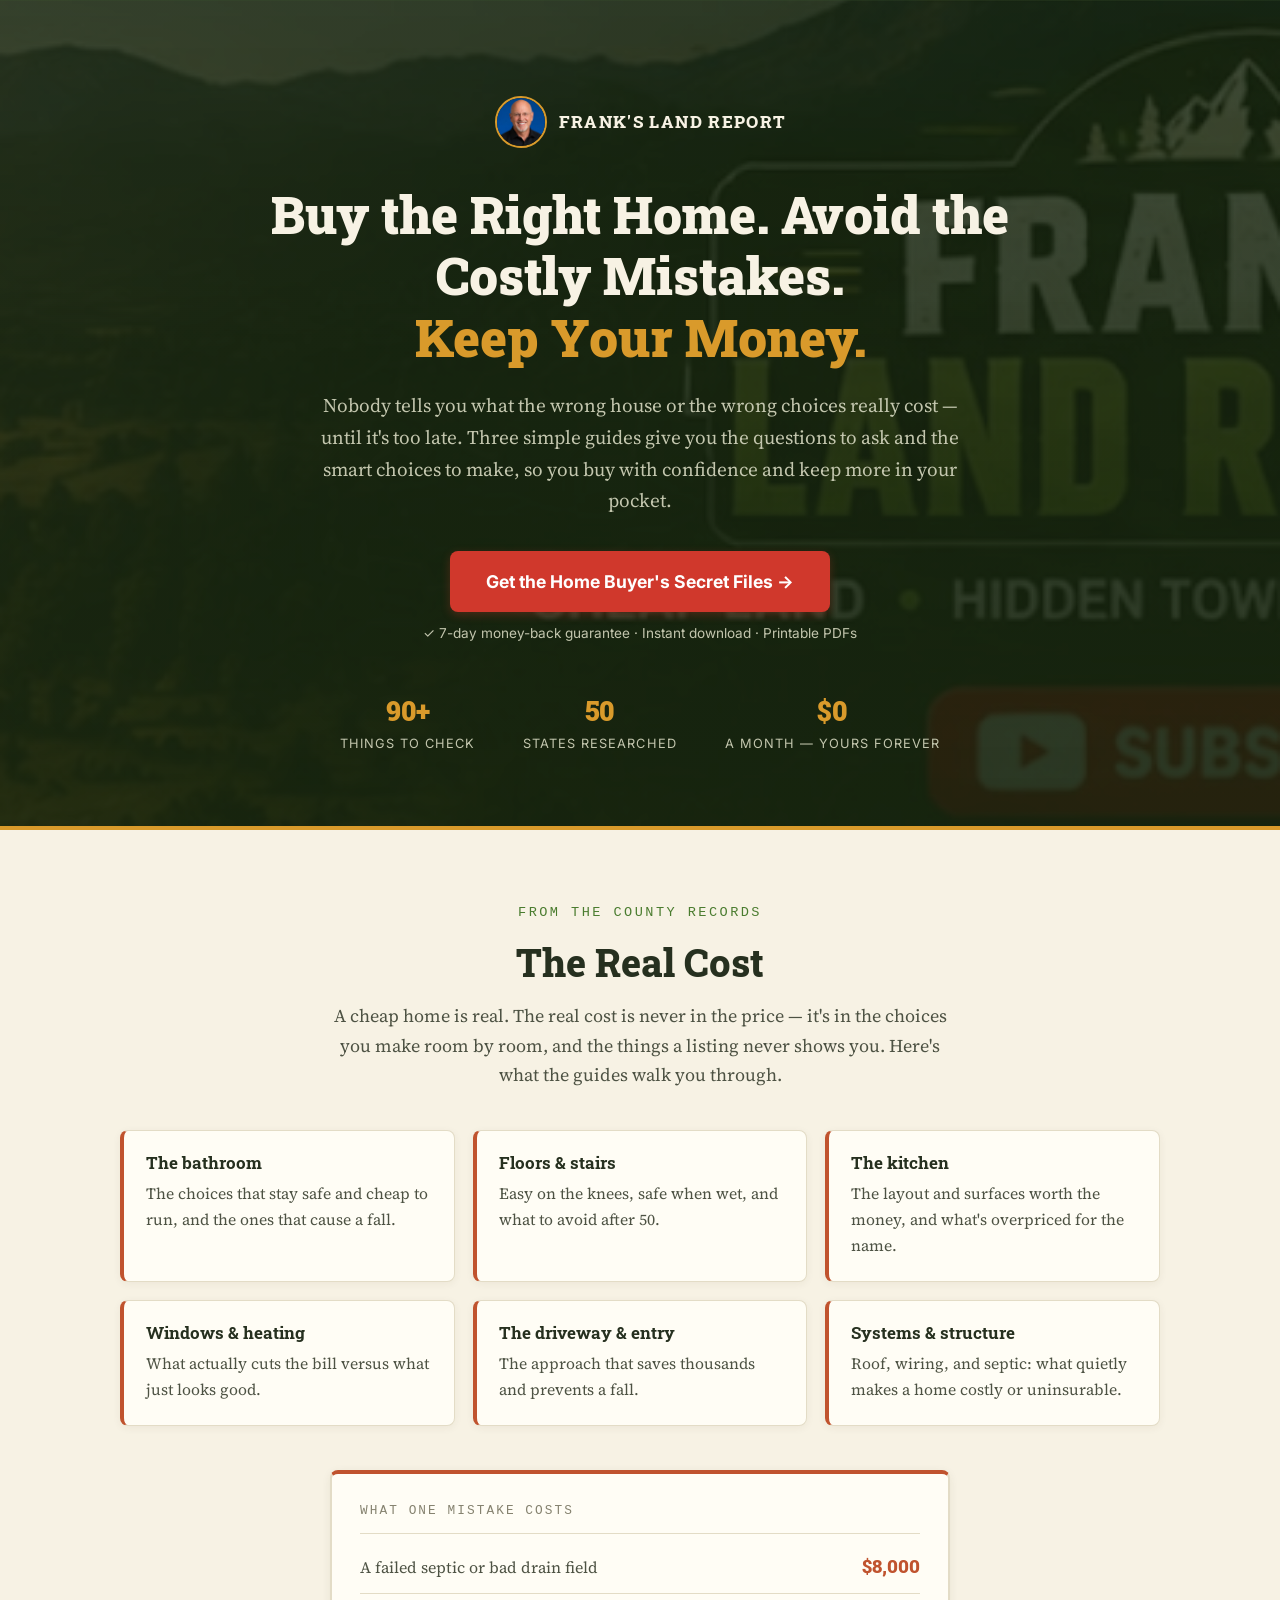
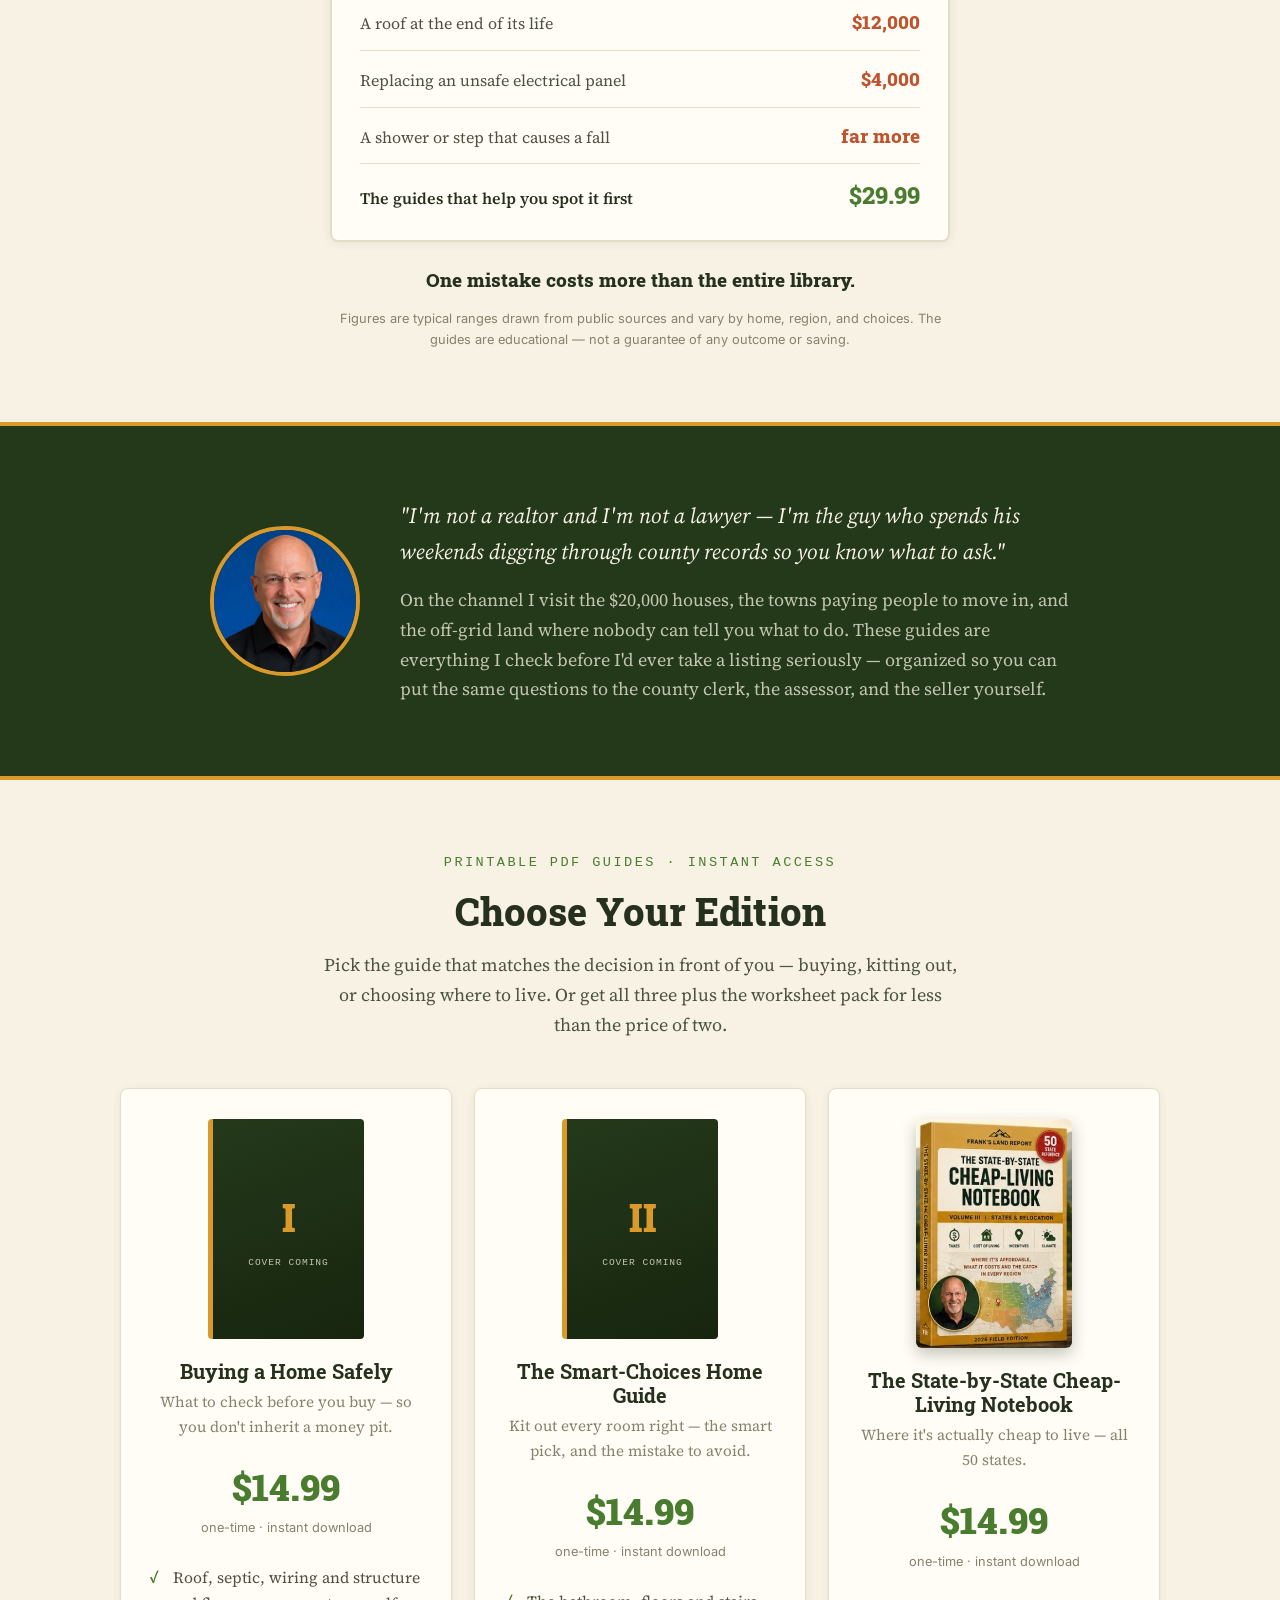
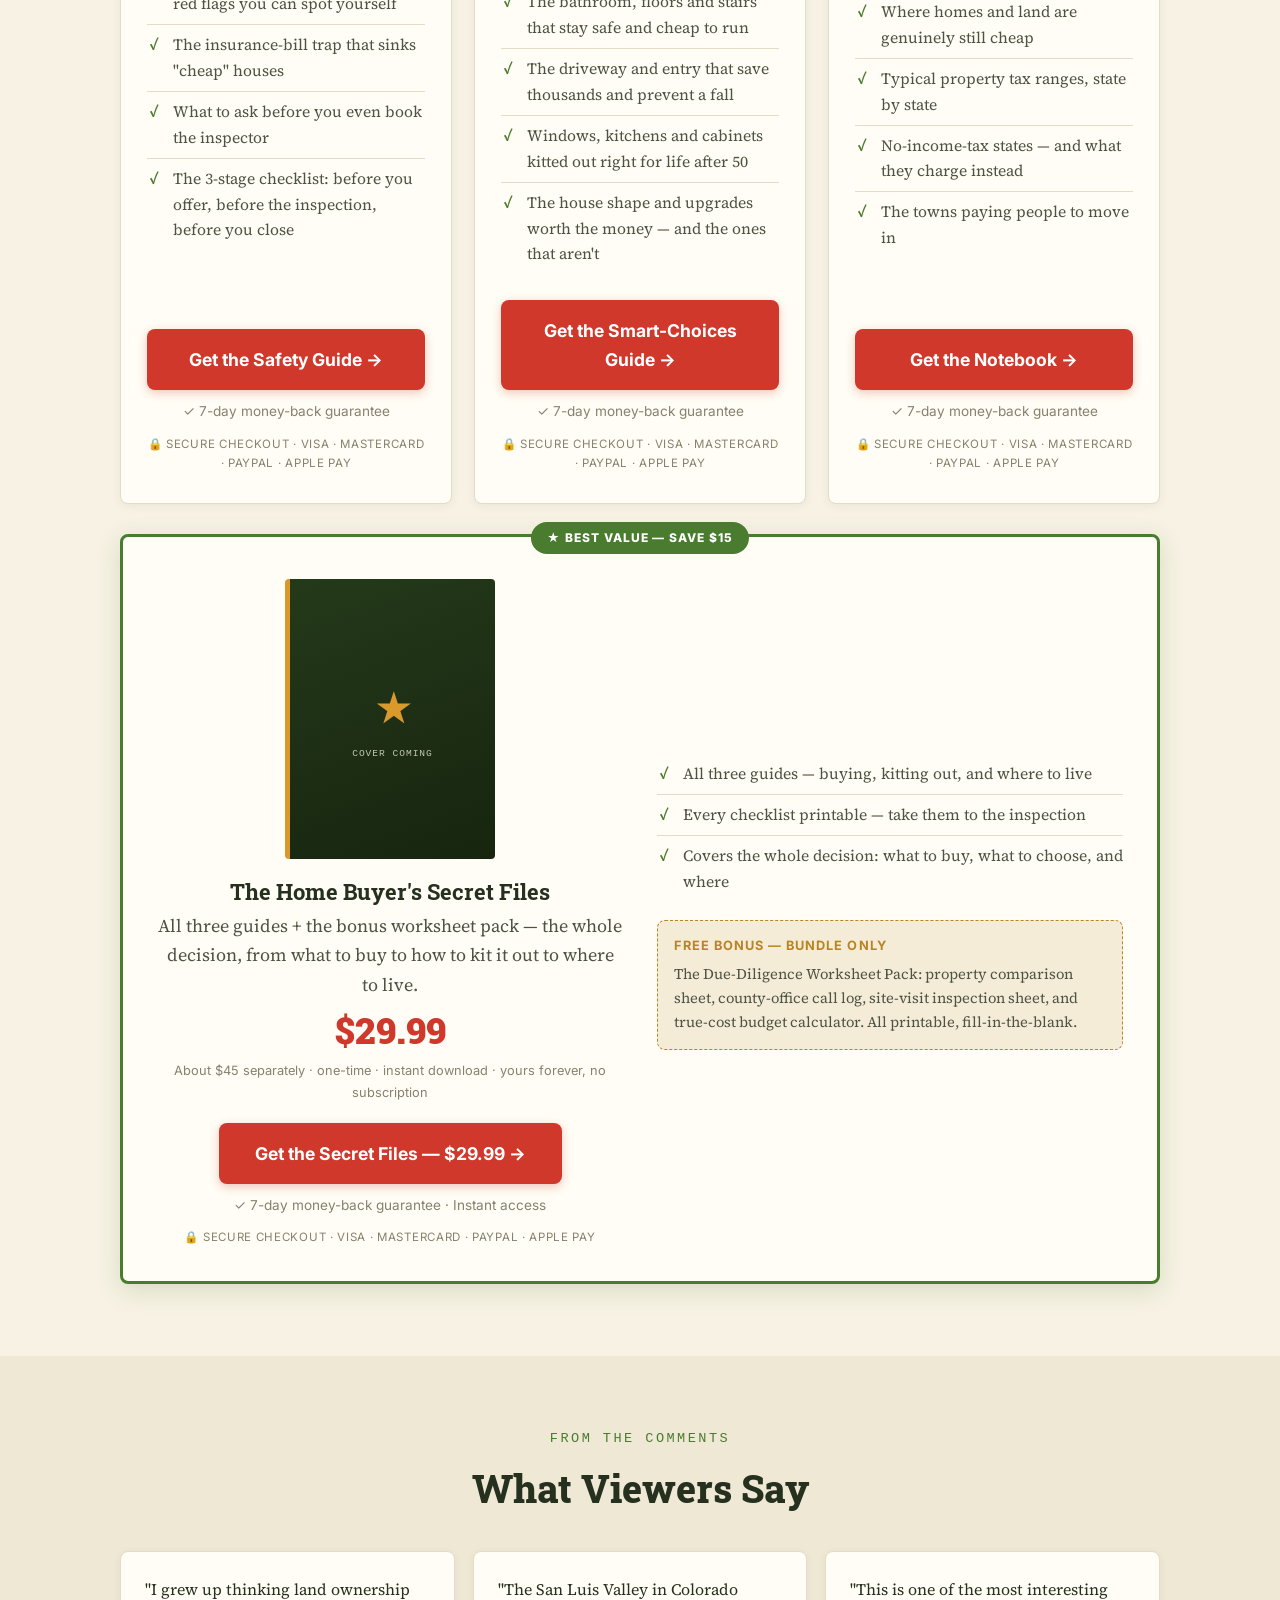
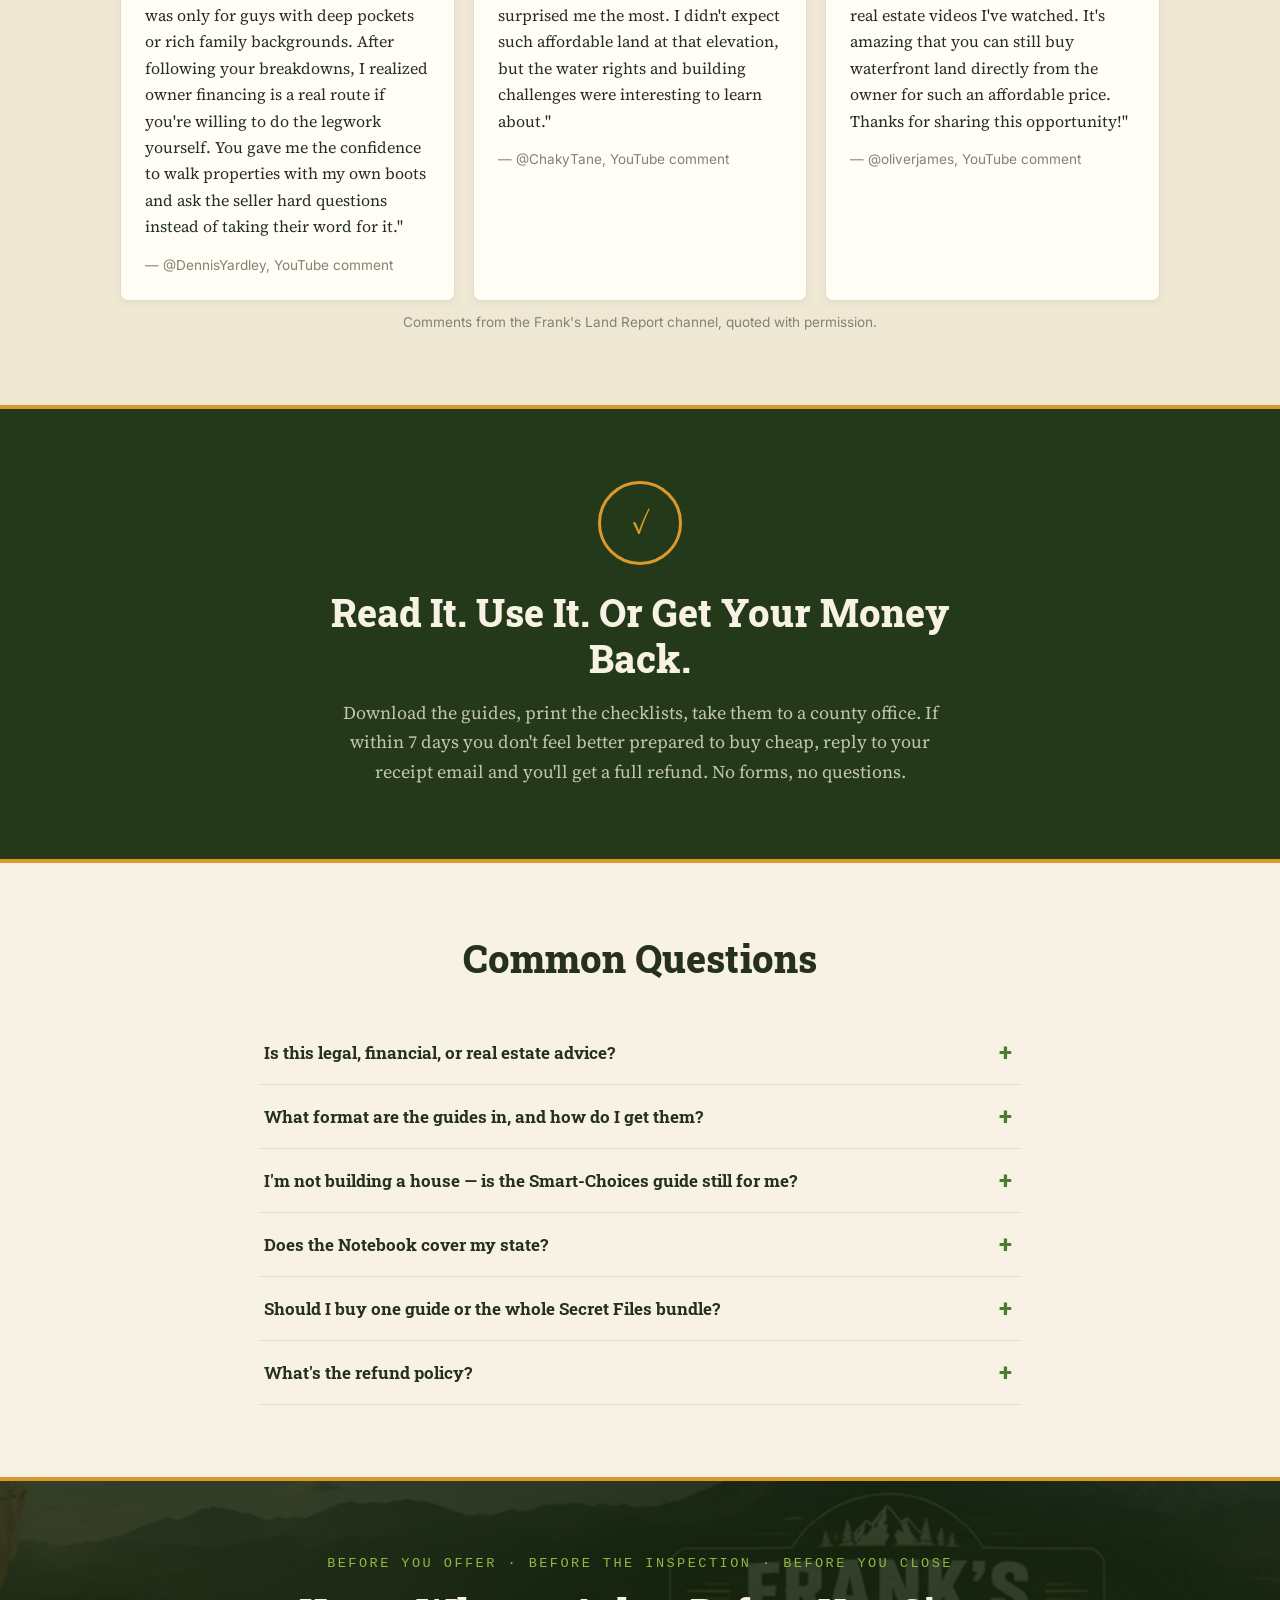
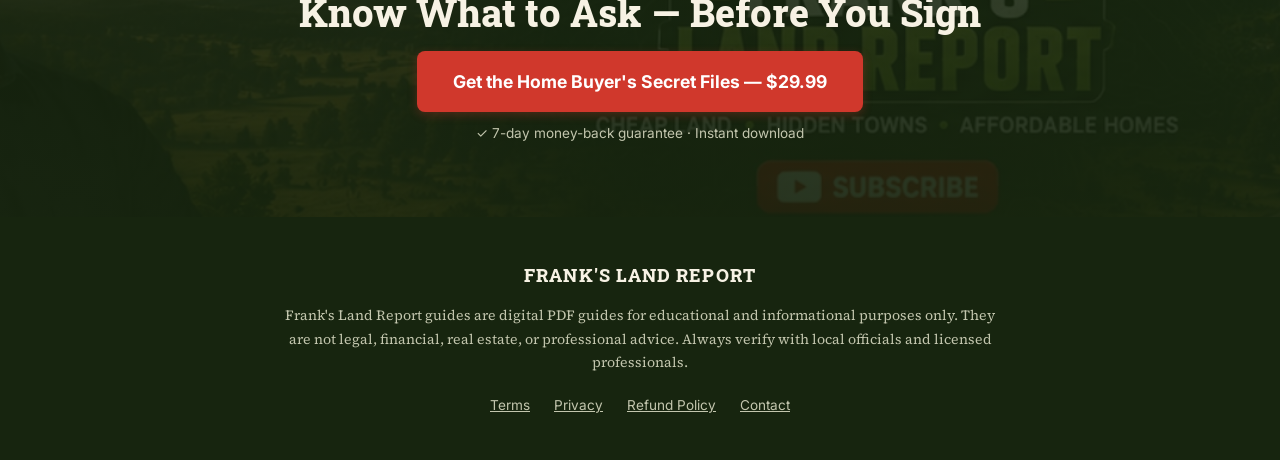
==== commit a14ef1e5: "Bundle badge reads 'save $15' (client kept the pricing as it is)" ====
--- a/index.html
+++ b/index.html
@@ -244,7 +244,7 @@
 
       <!-- Bundle — wide featured card -->
       <div class="bundle-card">
-        <div class="featured-badge" id="bundle-badge">★ Best value — save $14.98</div>
+        <div class="featured-badge" id="bundle-badge">★ Best value — save $15</div>
         <div class="bundle-cols">
           <div class="bundle-left">
             <div class="book-cover cover-placeholder cover-placeholder-bundle">
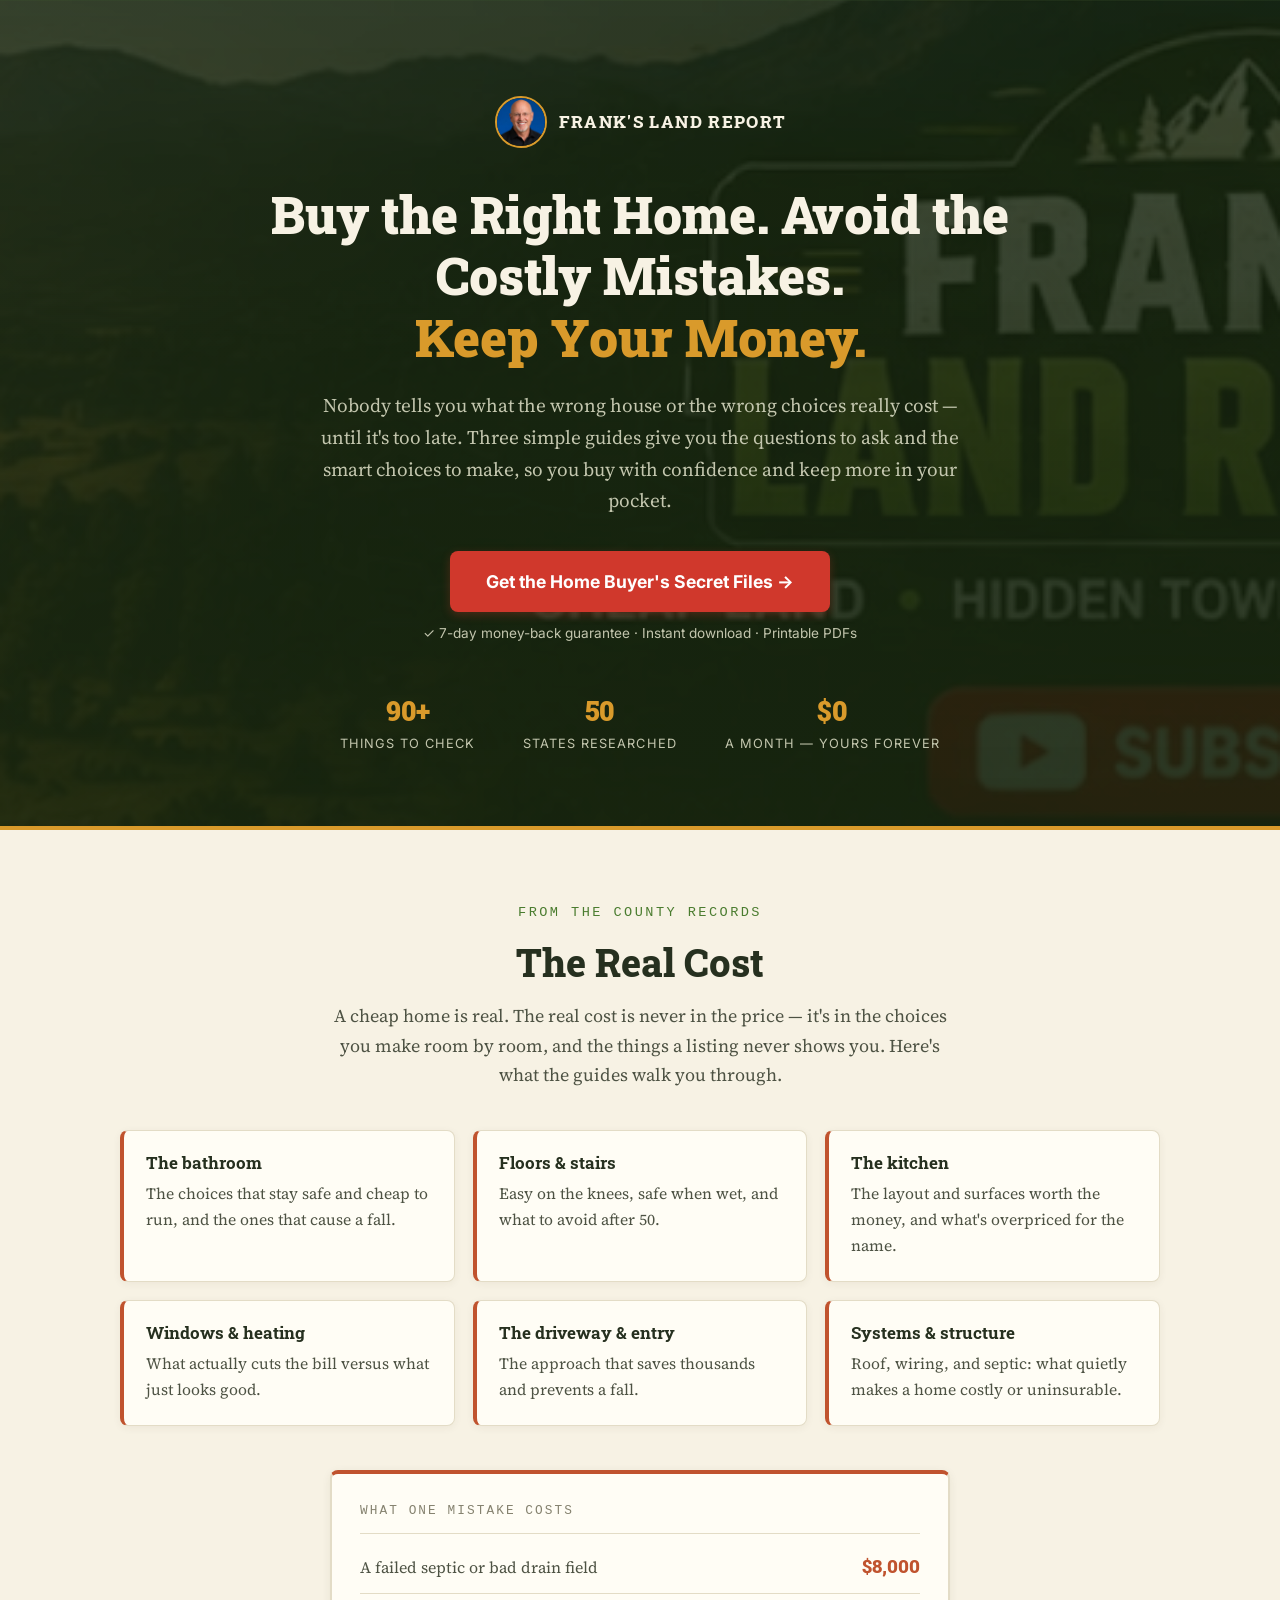
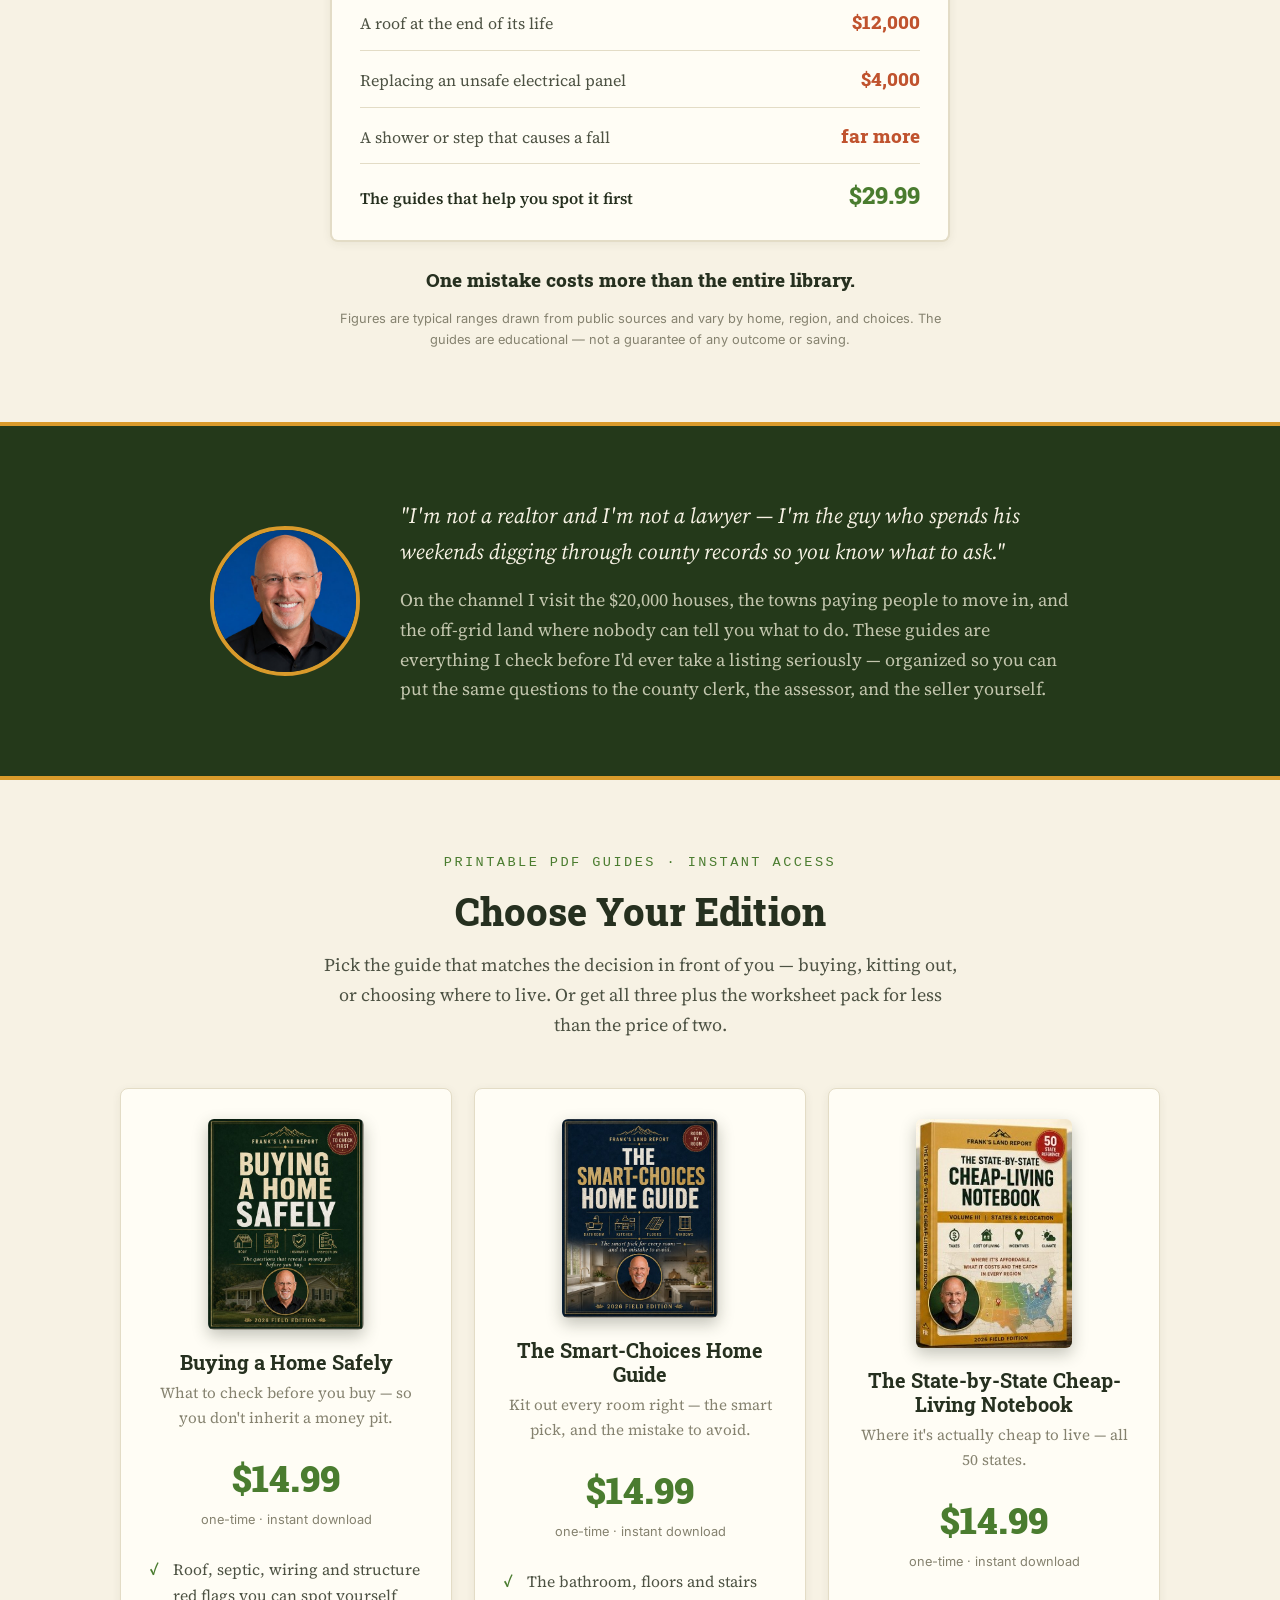
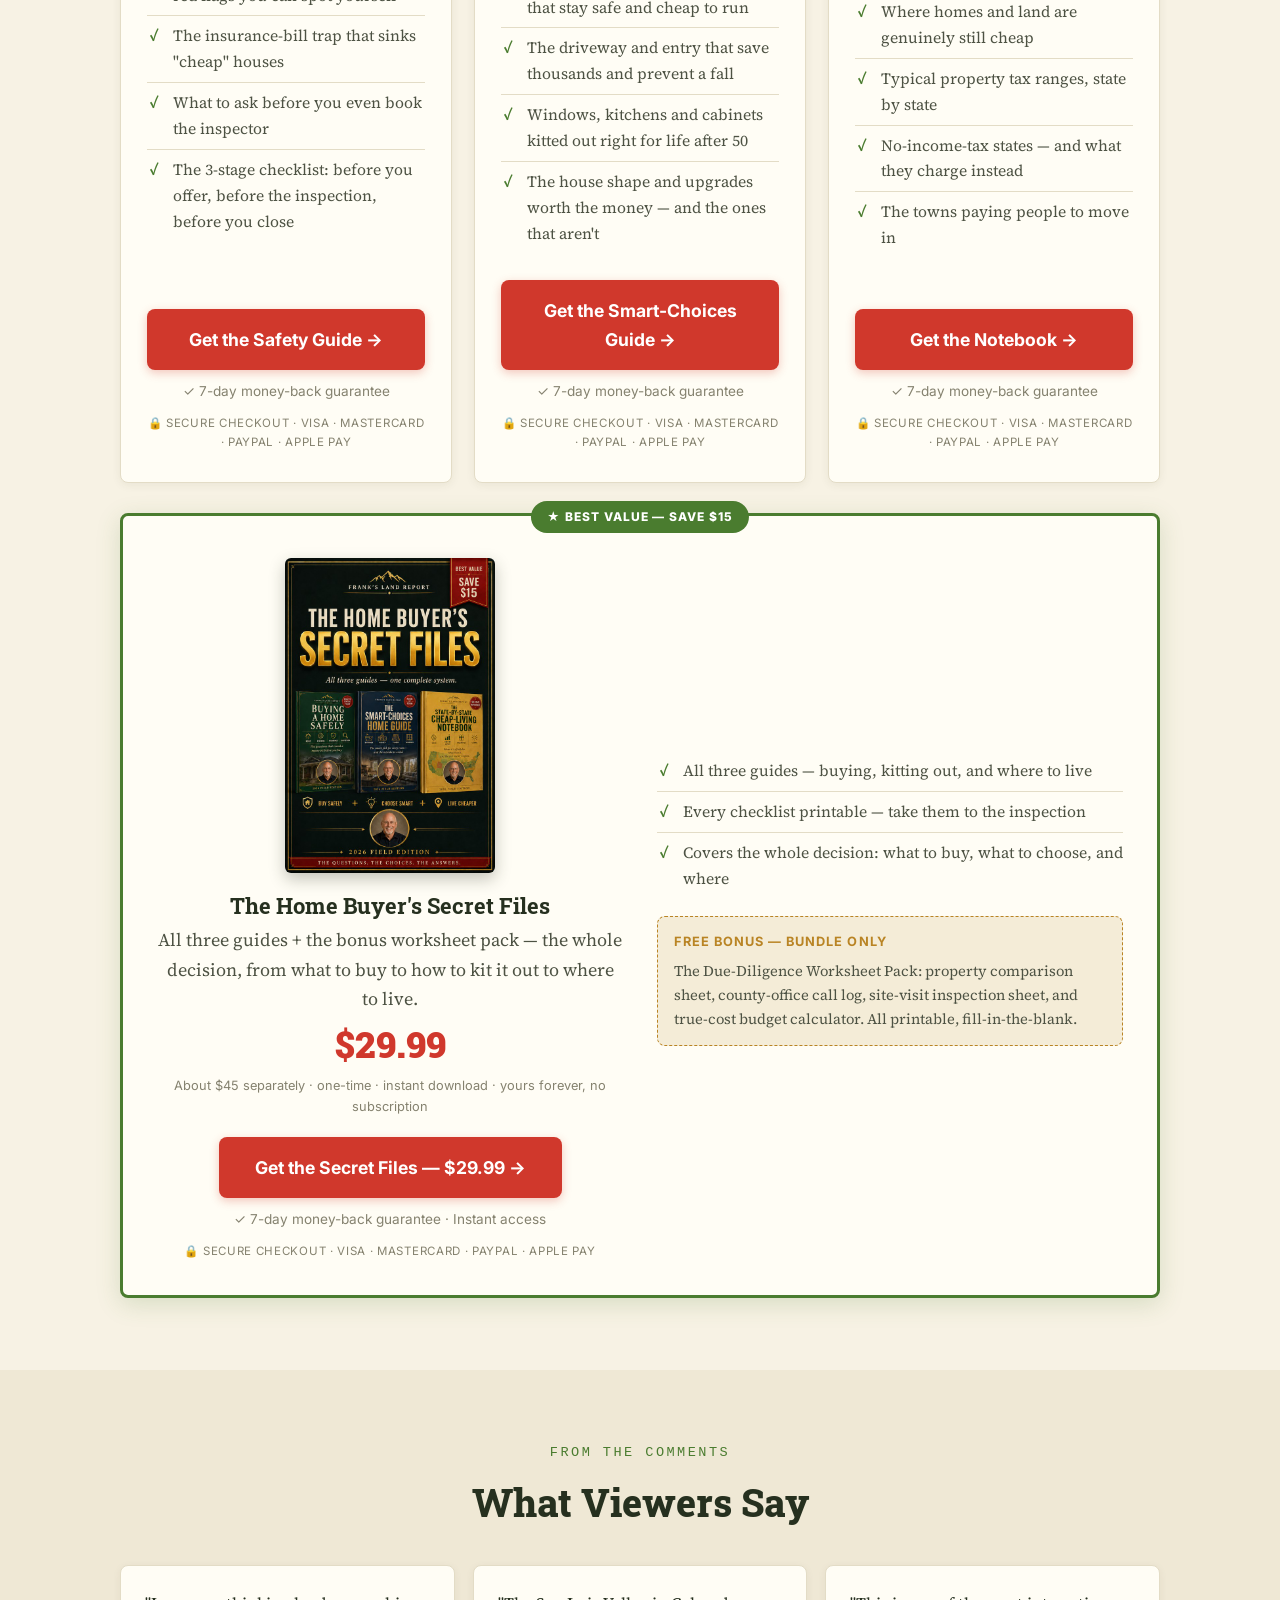
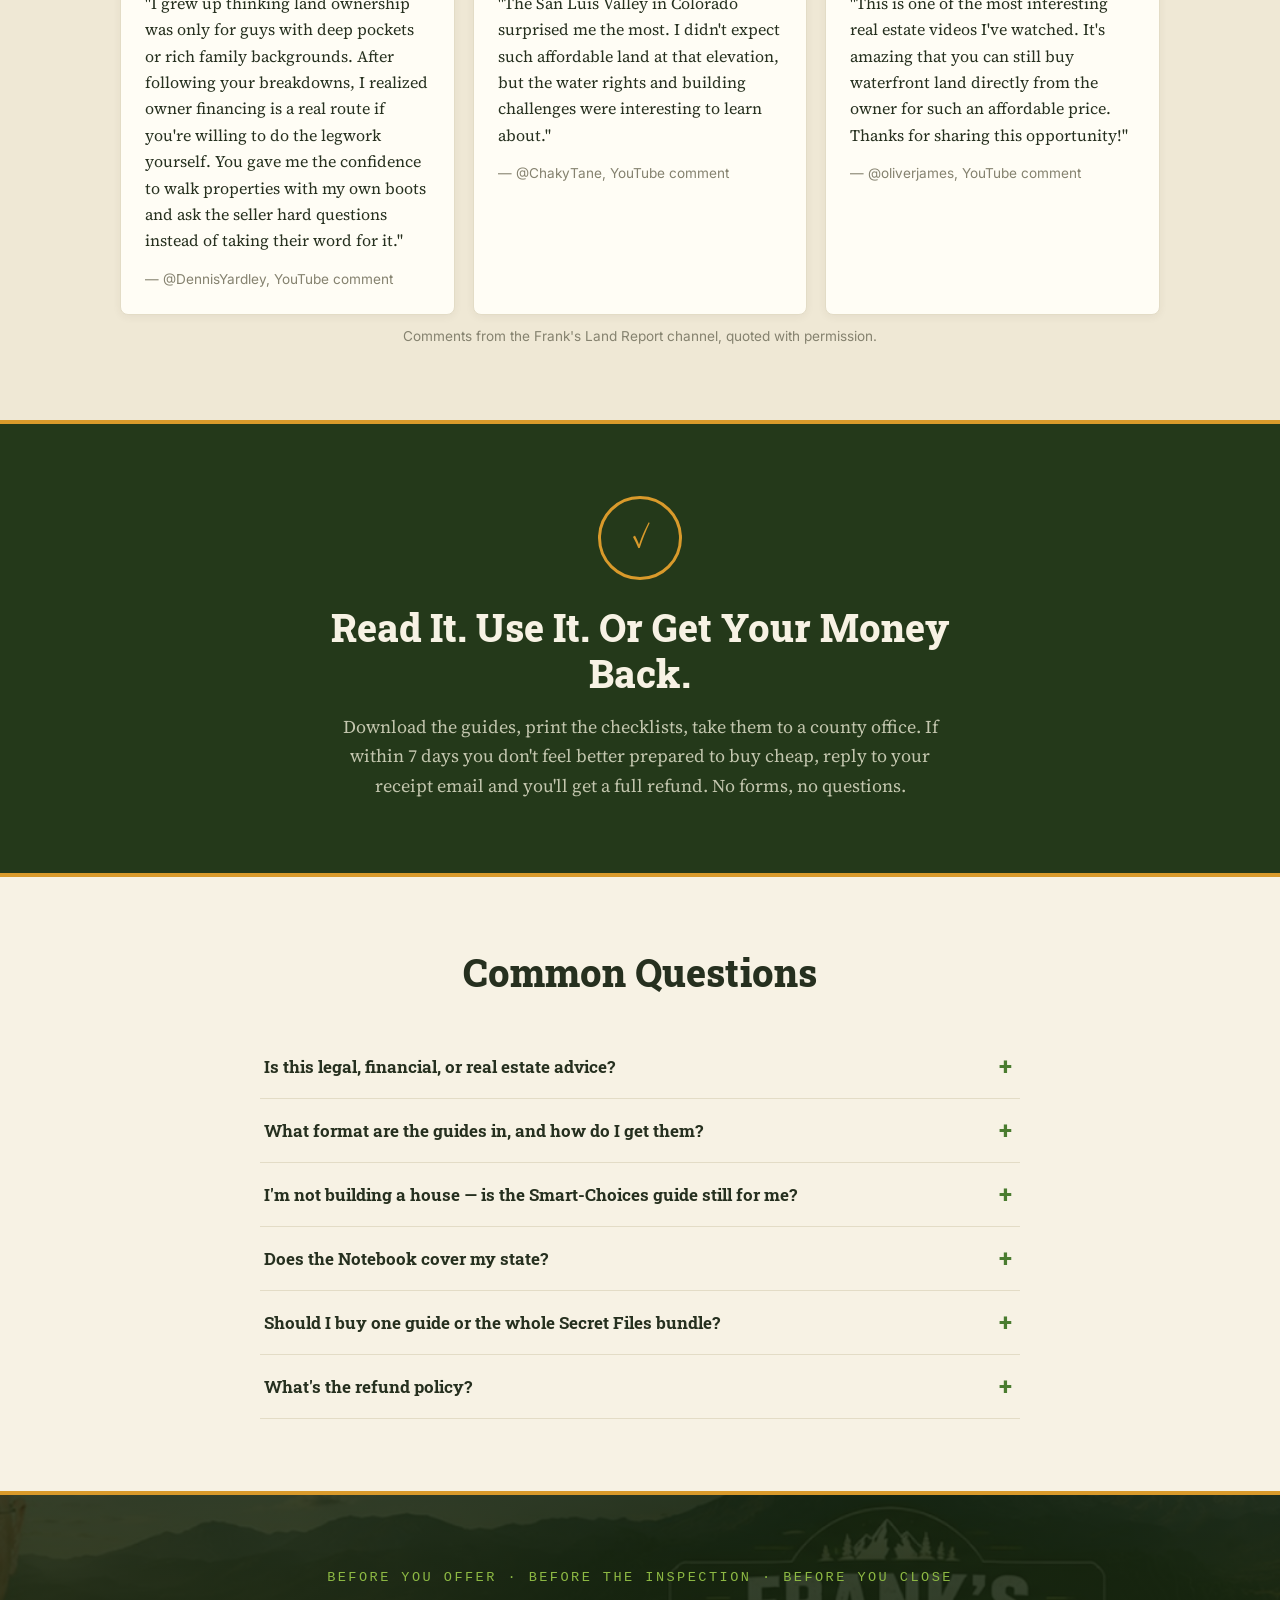
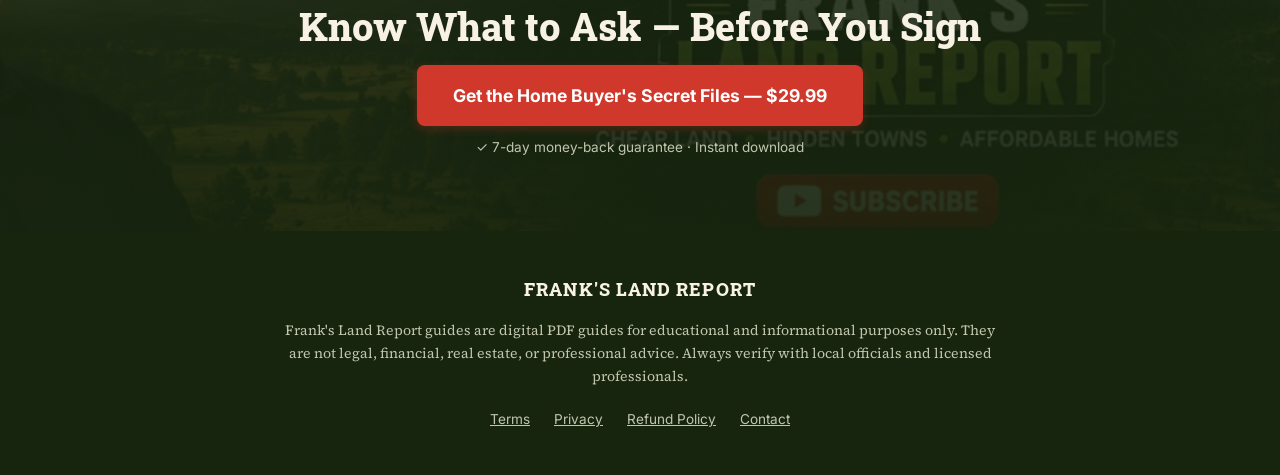
==== commit f89cb718: "Wire the real covers and the four Gumroad products The client sent the new artwork (2026-09-04) and " ====
--- a/index.html
+++ b/index.html
@@ -164,20 +164,15 @@
       <h2 class="section-title">Choose Your Edition</h2>
       <p class="section-sub">Pick the guide that matches the decision in front of you — buying, kitting out, or choosing where to live. Or get all three plus the worksheet pack for less than the price of two.</p>
 
-      <!-- COVER ART TODO (2026-09-02): the client is sending the new covers as
-           image files. The old artwork for the renamed products contradicts the
-           new titles, so those cards fall back to the CSS mock cover for now.
-           Only the notebook keeps its real cover (its title didn't change).
-           Drop safety.jpg, smart-choices.jpg and bundle.jpg into assets/covers/
-           and swap each .book-cover block back to an <img class="cover-img">. -->
+      <!-- Covers: the client's new flat artwork (received 2026-09-04), trimmed
+           off its cream mount so the CSS shadow does the lifting.
+           TODO: notebook.jpg is still the older 3D mockup — waiting on the
+           notebook cover in the same flat style. -->
       <div class="pricing-grid">
 
         <!-- Card 1 — buying safely (was "40 Catches Hidden in Cheap Houses") -->
         <div class="price-card">
-          <div class="book-cover cover-placeholder">
-            <span class="vol">I</span>
-            <span class="vol-label">Cover coming</span>
-          </div>
+          <img class="cover-img" src="assets/covers/safety.jpg" alt="Buying a Home Safely — book cover">
           <h3>Buying a Home Safely</h3>
           <p class="card-sub">What to check before you buy — so you don't inherit a money pit.</p>
           <div class="price-line">
@@ -190,19 +185,14 @@
             <li>What to ask before you even book the inspector</li>
             <li>The 3-stage checklist: before you offer, before the inspection, before you close</li>
           </ul>
-          <a class="btn btn-cta" href="https://rickscontentforge.gumroad.com/l/cheap-house-catches" data-checkout="safety">Get the Safety Guide →</a>
+          <a class="btn btn-cta" href="https://rickscontentforge.gumroad.com/l/buying-a-home-safely" data-checkout="safety">Get the Safety Guide →</a>
           <div class="guarantee-note">✓ 7-day money-back guarantee</div>
           <div class="payment-row">🔒 SECURE CHECKOUT · VISA · MASTERCARD · PAYPAL · APPLE PAY</div>
         </div>
 
-        <!-- Card 2 — smart choices (NEW product)
-             TODO before deploy: the client must create this product in Gumroad and
-             send the link. The href below is a placeholder and does nothing. -->
+        <!-- Card 2 — smart choices (NEW product) -->
         <div class="price-card">
-          <div class="book-cover cover-placeholder">
-            <span class="vol">II</span>
-            <span class="vol-label">Cover coming</span>
-          </div>
+          <img class="cover-img" src="assets/covers/smart-choices.jpg" alt="The Smart-Choices Home Guide — book cover">
           <h3>The Smart-Choices Home Guide</h3>
           <p class="card-sub">Kit out every room right — the smart pick, and the mistake to avoid.</p>
           <div class="price-line">
@@ -215,7 +205,7 @@
             <li>Windows, kitchens and cabinets kitted out right for life after 50</li>
             <li>The house shape and upgrades worth the money — and the ones that aren't</li>
           </ul>
-          <a class="btn btn-cta" href="#" data-checkout="smart">Get the Smart-Choices Guide →</a>
+          <a class="btn btn-cta" href="https://rickscontentforge.gumroad.com/l/smart-choices-home-guide" data-checkout="smart">Get the Smart-Choices Guide →</a>
           <div class="guarantee-note">✓ 7-day money-back guarantee</div>
           <div class="payment-row">🔒 SECURE CHECKOUT · VISA · MASTERCARD · PAYPAL · APPLE PAY</div>
         </div>
@@ -247,10 +237,7 @@
         <div class="featured-badge" id="bundle-badge">★ Best value — save $15</div>
         <div class="bundle-cols">
           <div class="bundle-left">
-            <div class="book-cover cover-placeholder cover-placeholder-bundle">
-              <span class="vol">★</span>
-              <span class="vol-label">Cover coming</span>
-            </div>
+            <img class="cover-img cover-img-bundle" src="assets/covers/bundle.jpg" alt="The Home Buyer's Secret Files — all three guides in one bundle">
             <h3>The Home Buyer's Secret Files</h3>
             <p class="card-sub">All three guides + the bonus worksheet pack — the whole decision, from what to buy to how to kit it out to where to live.</p>
             <div class="price-line">
@@ -258,7 +245,7 @@
               <span class="price" id="bundle-price">$29.99</span>
               <span class="price-note" id="bundle-price-note">About $45 separately · one-time · instant download · yours forever, no subscription</span>
             </div>
-            <a class="btn btn-cta" href="https://rickscontentforge.gumroad.com/l/cheap-living-collection" data-checkout="bundle">Get the Secret Files — <span class="bundle-price-text">$29.99</span> →</a>
+            <a class="btn btn-cta" href="https://rickscontentforge.gumroad.com/l/home-buyers-secret-files" data-checkout="bundle">Get the Secret Files — <span class="bundle-price-text">$29.99</span> →</a>
             <div class="guarantee-note">✓ 7-day money-back guarantee · Instant access</div>
             <div class="payment-row">🔒 SECURE CHECKOUT · VISA · MASTERCARD · PAYPAL · APPLE PAY</div>
           </div>
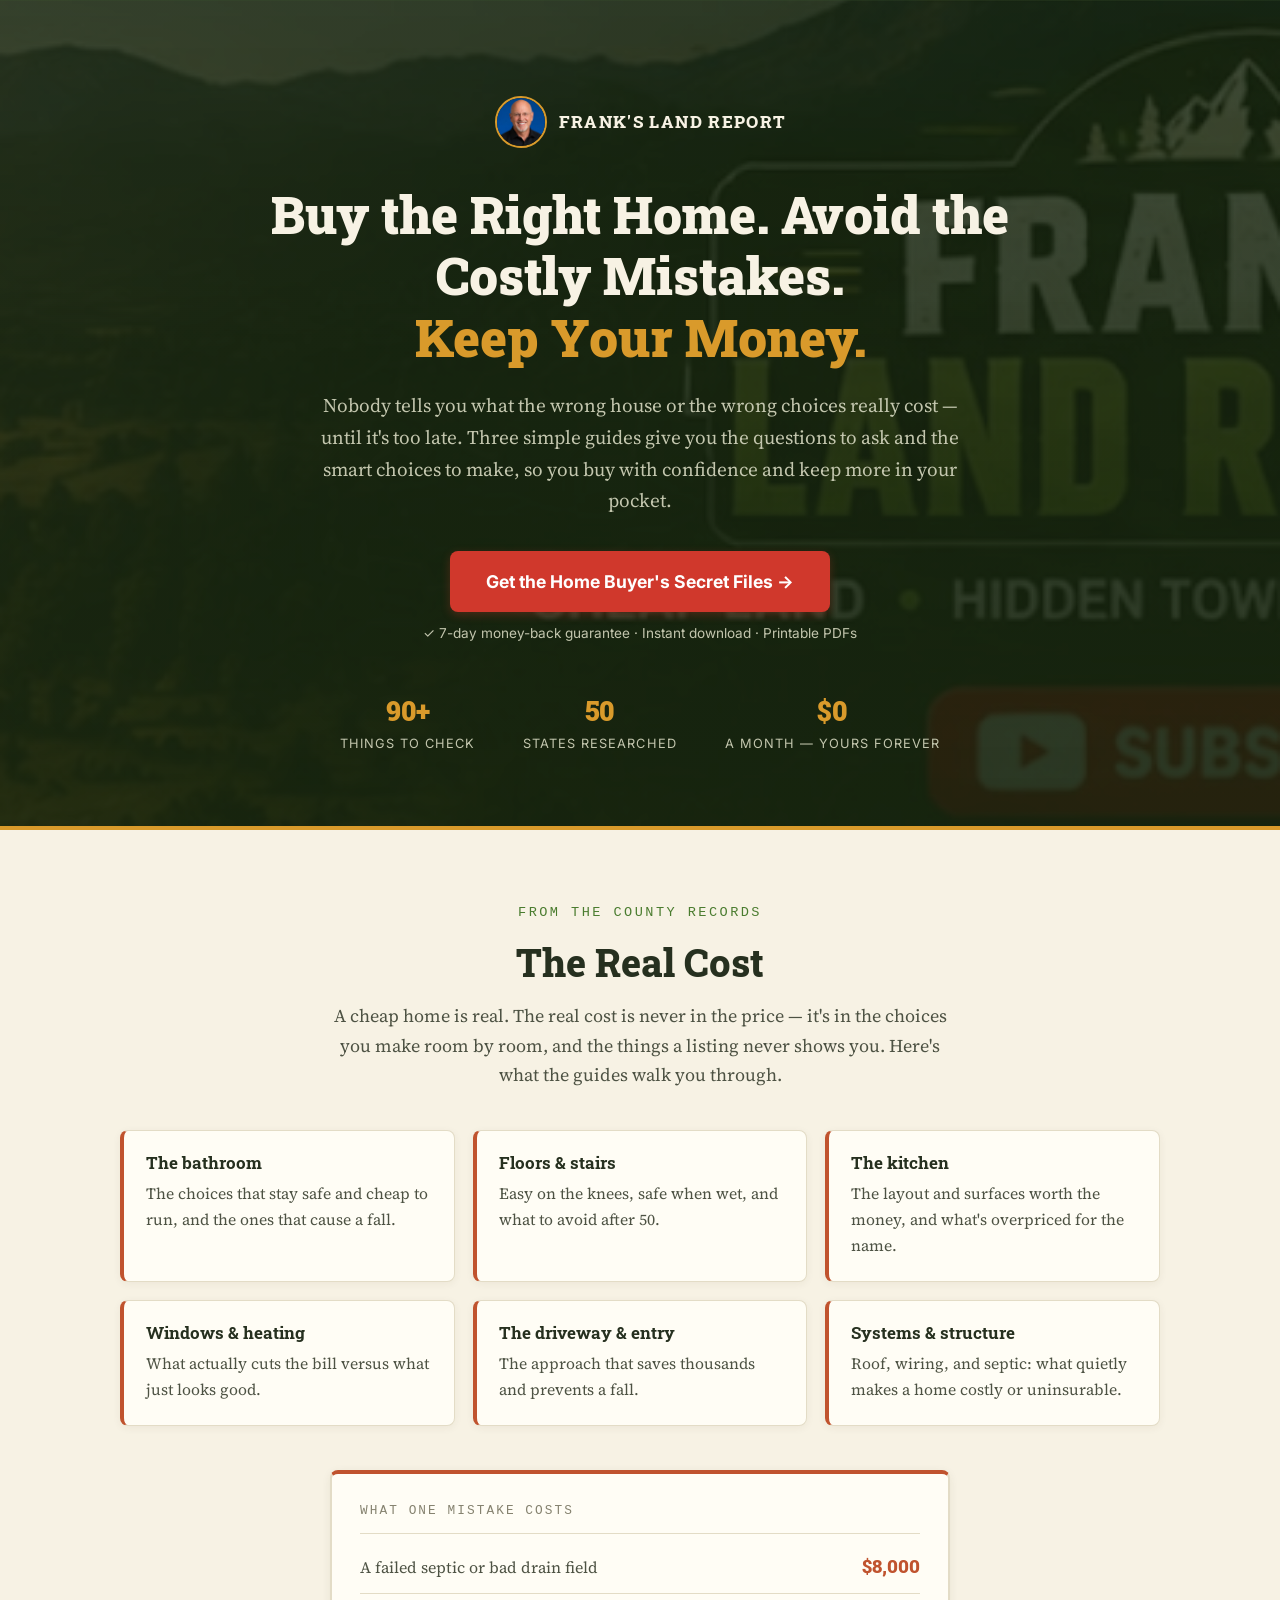
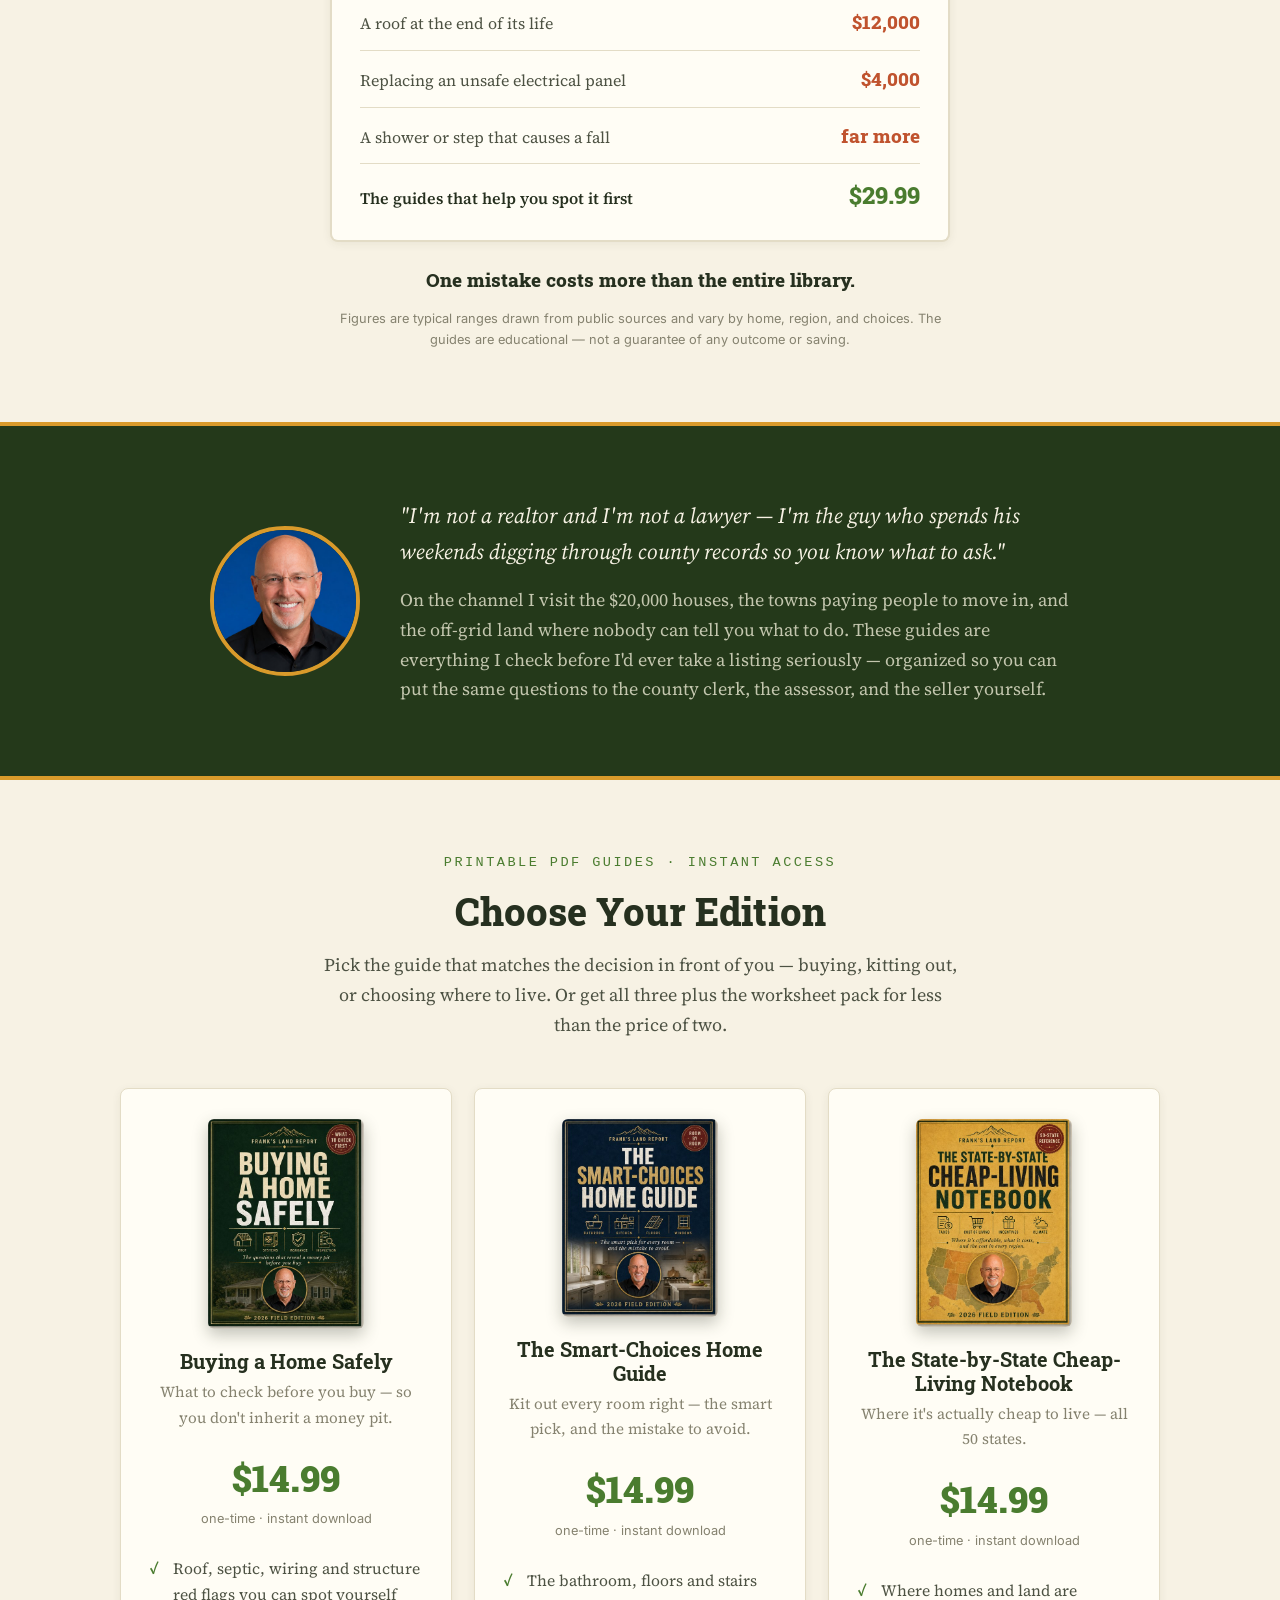
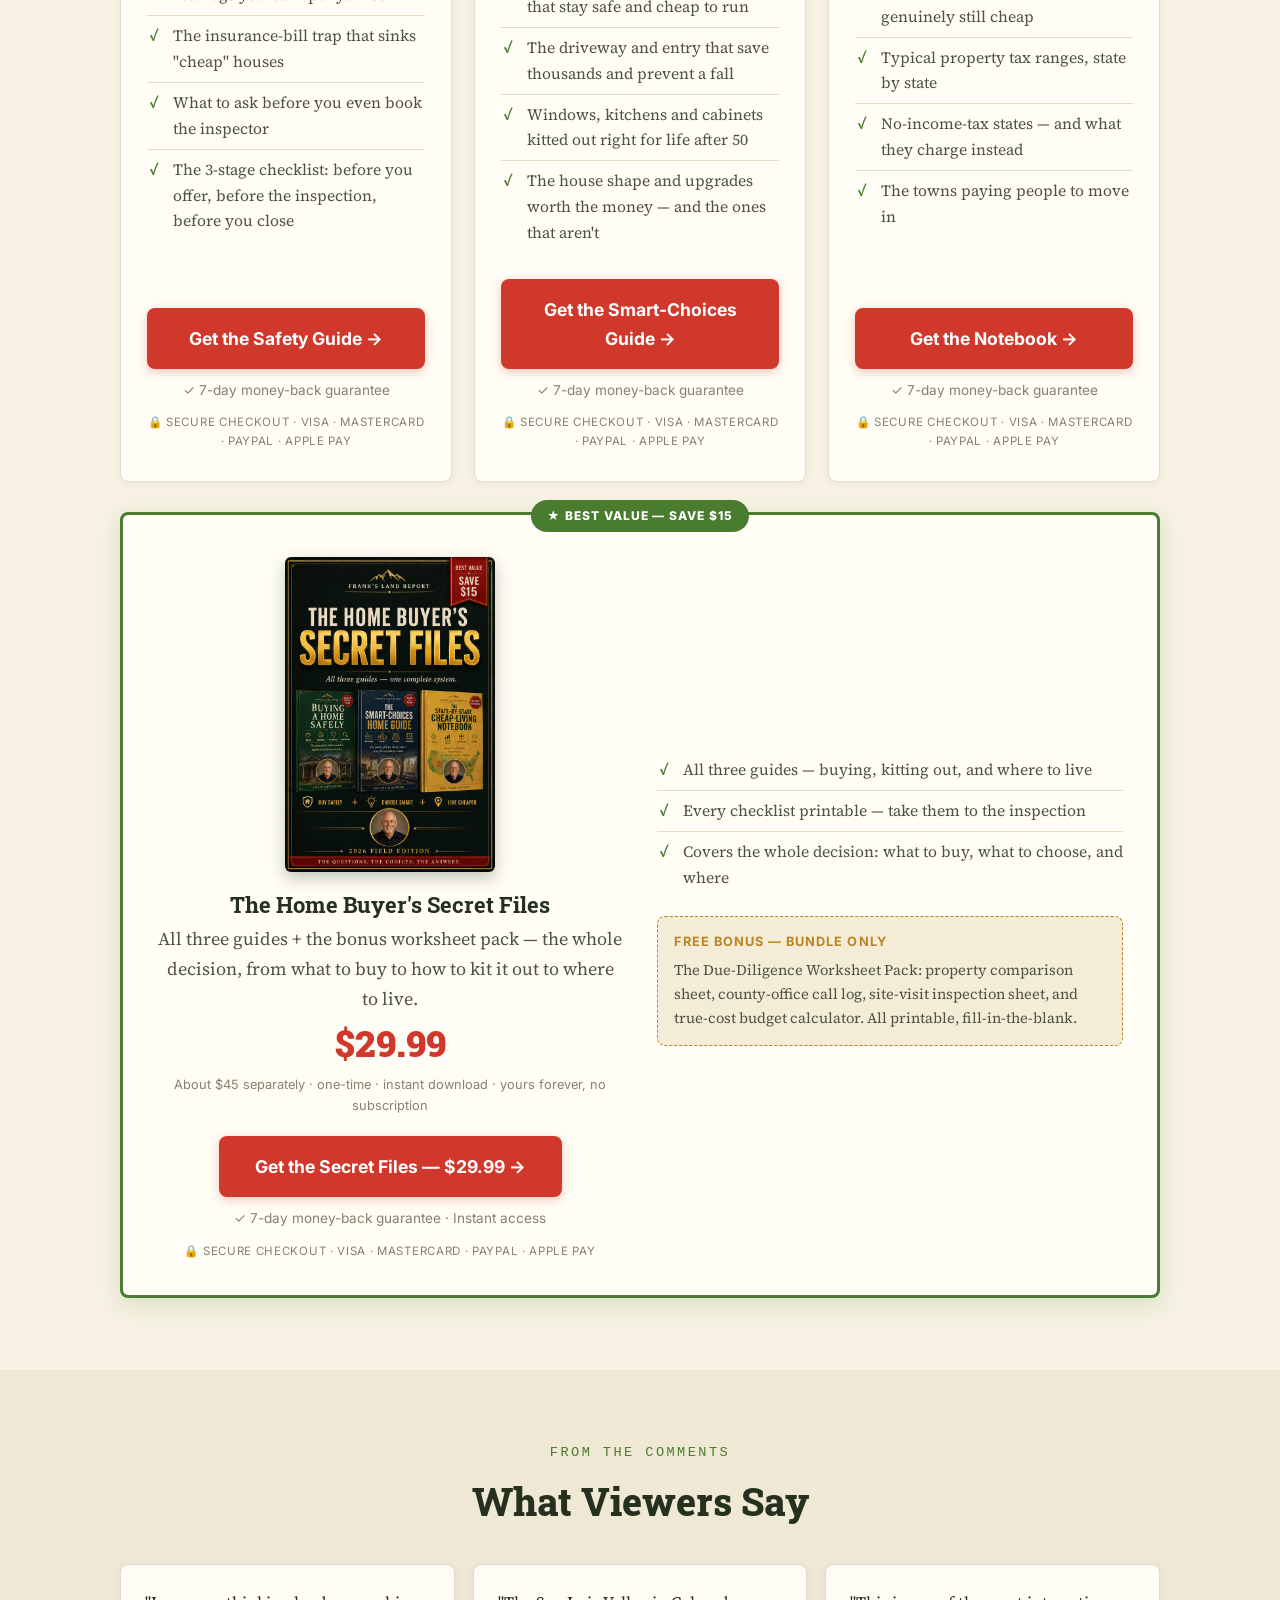
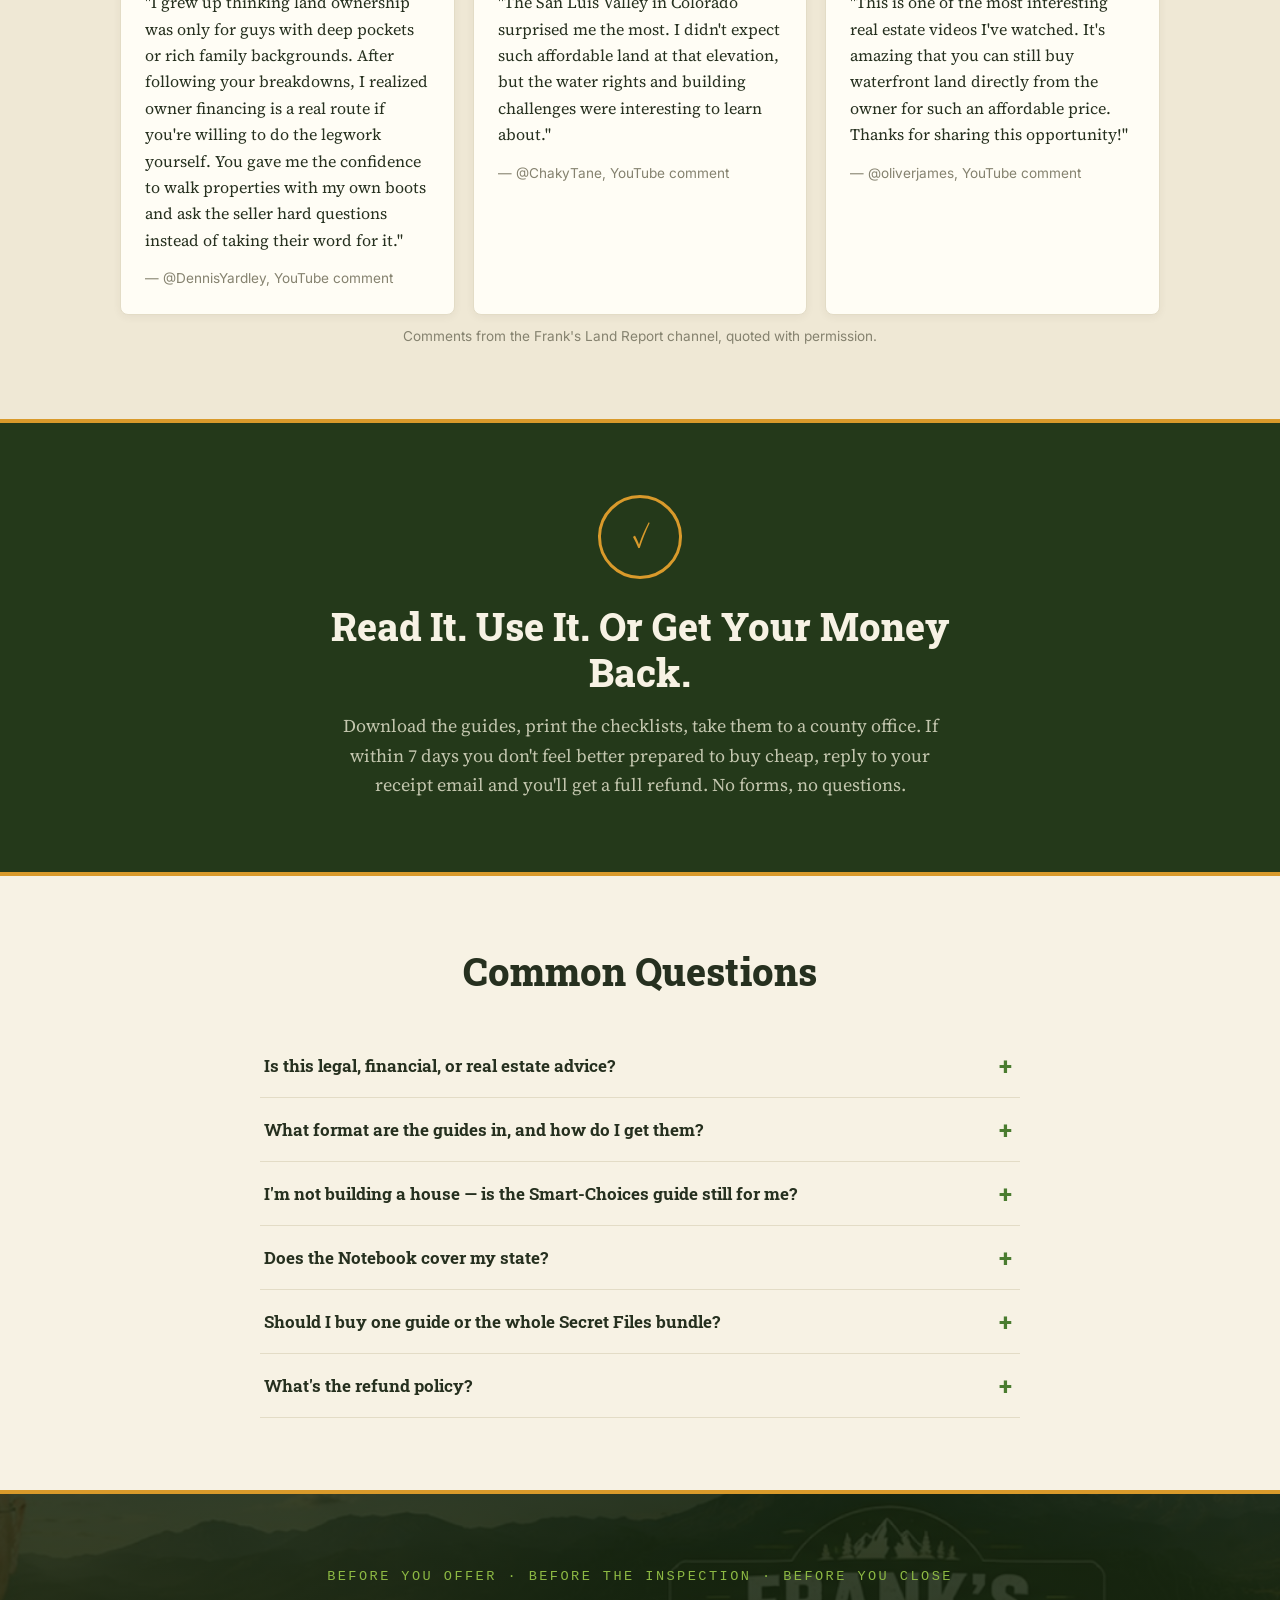
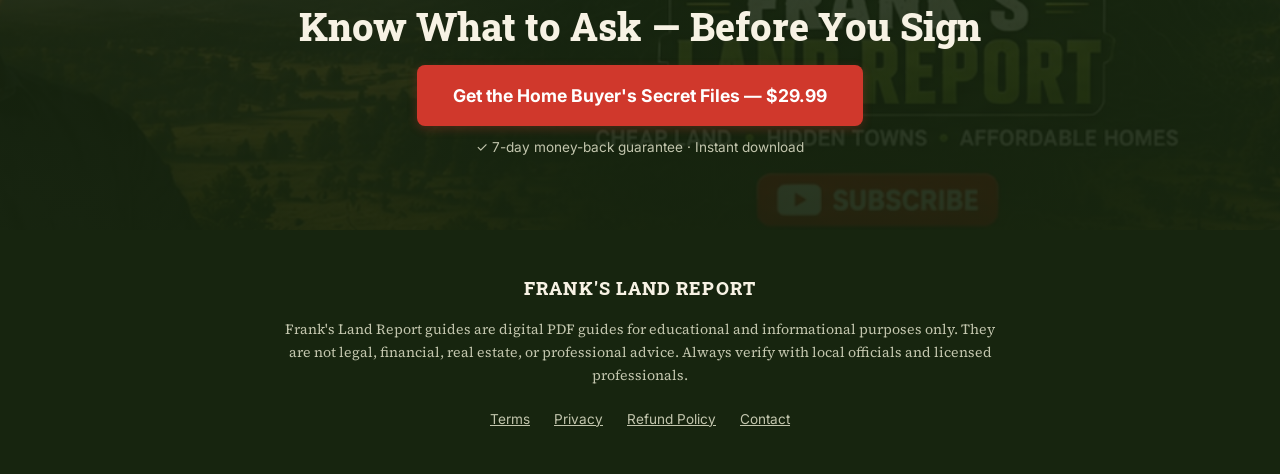
==== commit e0bcf309: "Point the Smart-Choices button at its own product, now that it has one" ====
--- a/index.html
+++ b/index.html
@@ -205,7 +205,7 @@
             <li>Windows, kitchens and cabinets kitted out right for life after 50</li>
             <li>The house shape and upgrades worth the money — and the ones that aren't</li>
           </ul>
-          <a class="btn btn-cta" href="https://rickscontentforge.gumroad.com/l/smart-choices-home-guide" data-checkout="smart">Get the Smart-Choices Guide →</a>
+          <a class="btn btn-cta" href="https://rickscontentforge.gumroad.com/l/Smart-Choices-Home-Guide" data-checkout="smart">Get the Smart-Choices Guide →</a>
           <div class="guarantee-note">✓ 7-day money-back guarantee</div>
           <div class="payment-row">🔒 SECURE CHECKOUT · VISA · MASTERCARD · PAYPAL · APPLE PAY</div>
         </div>
